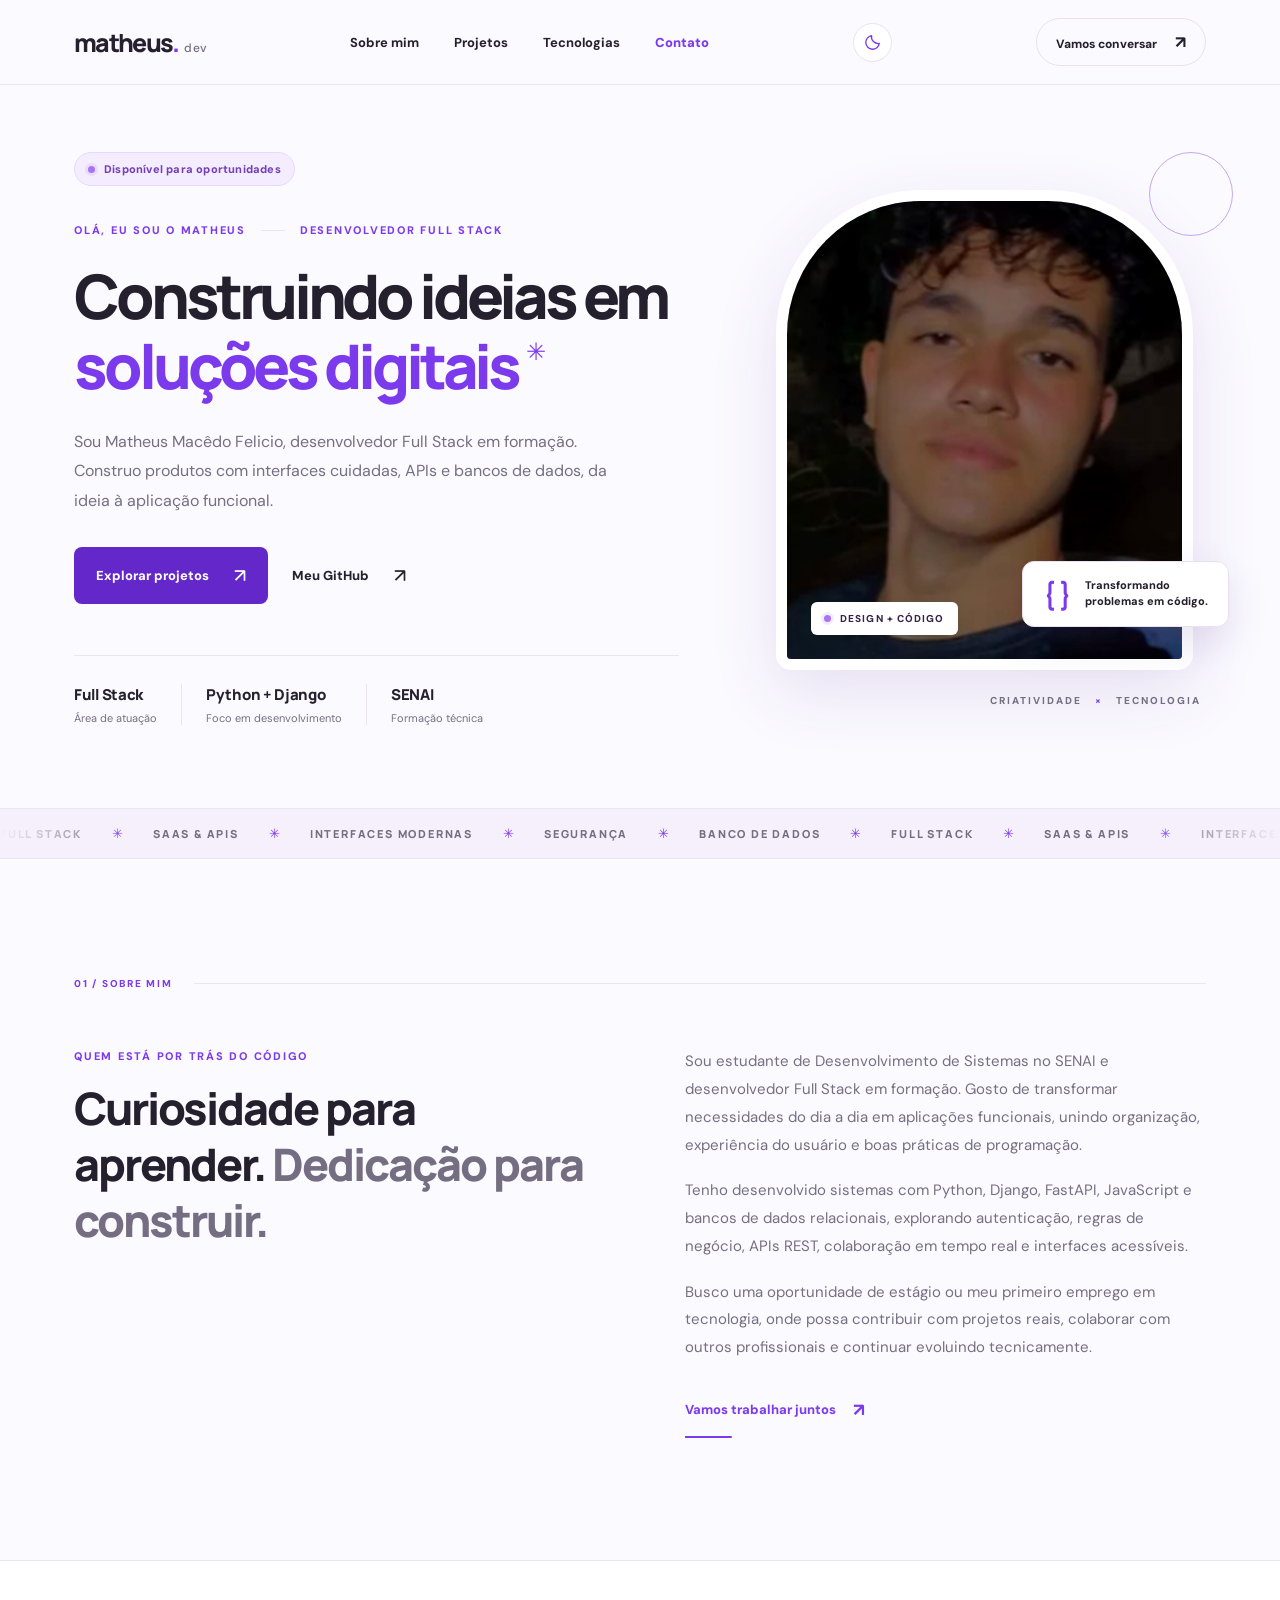
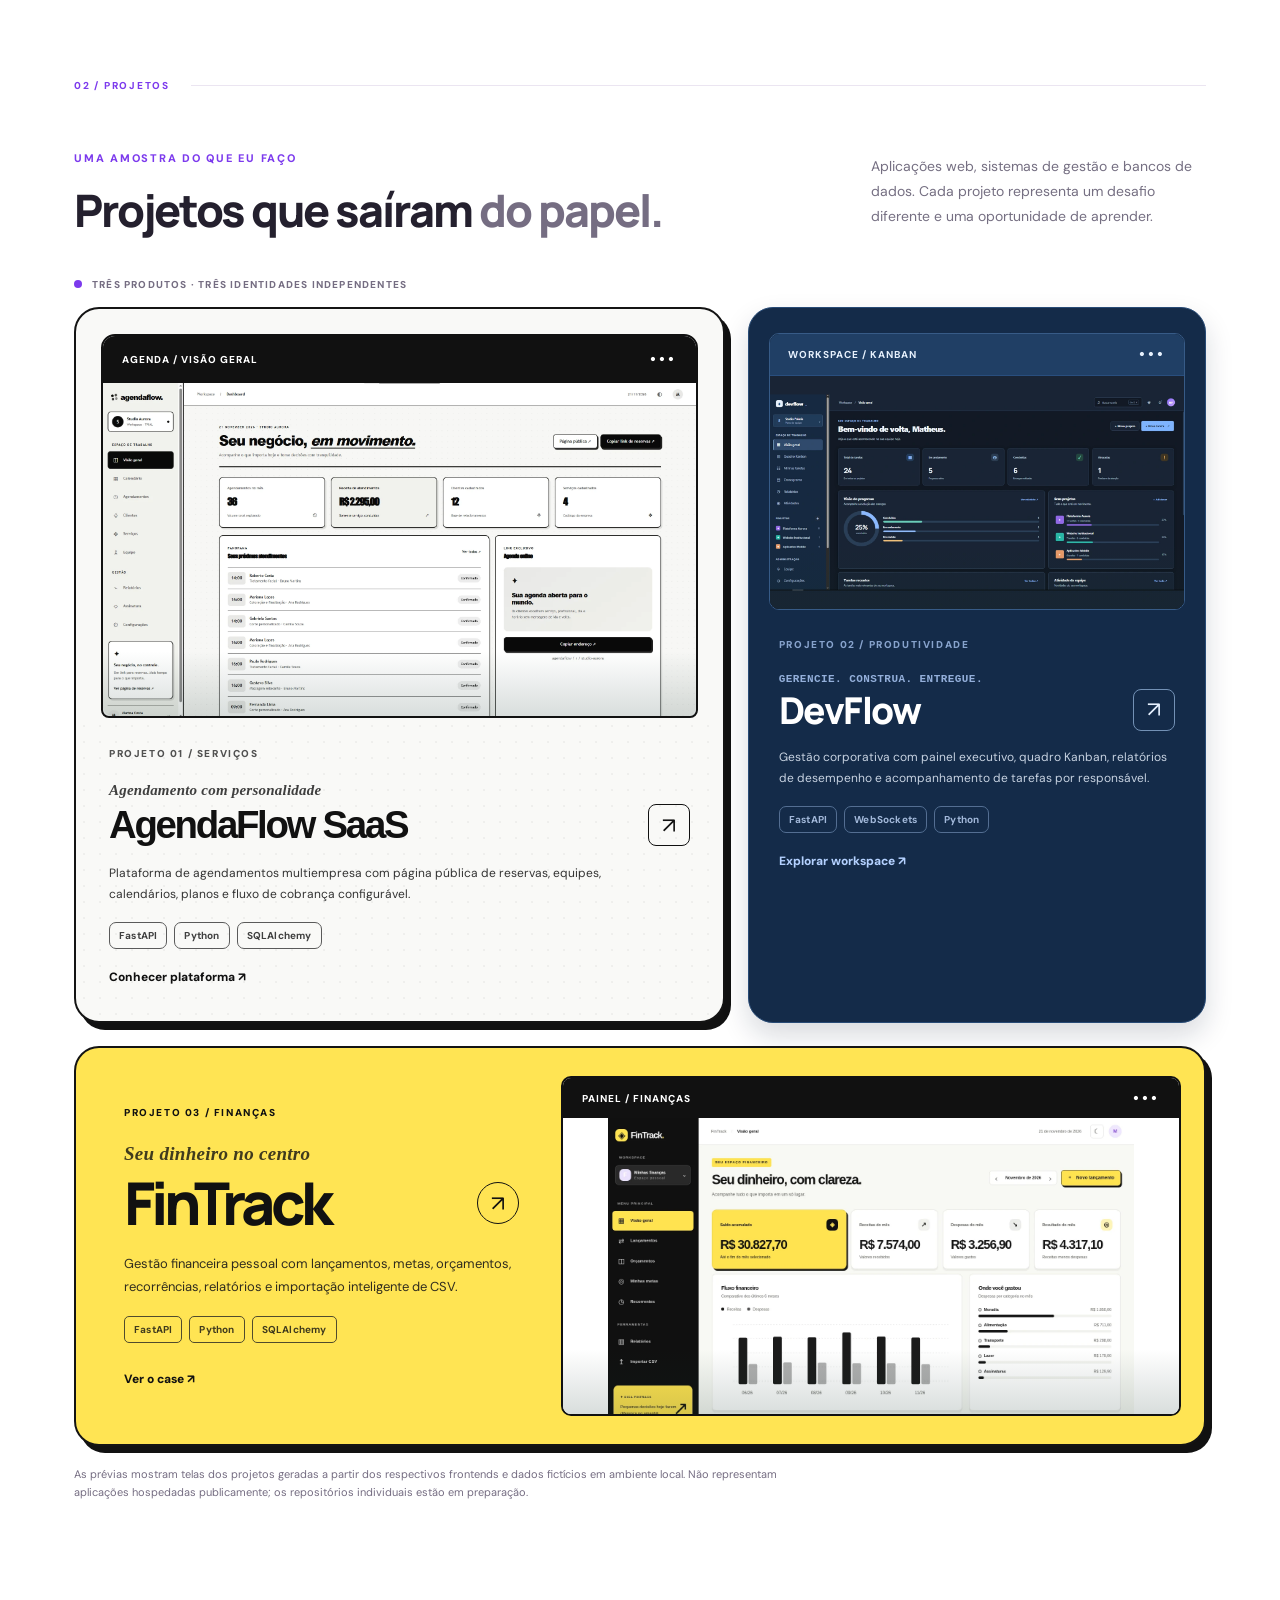
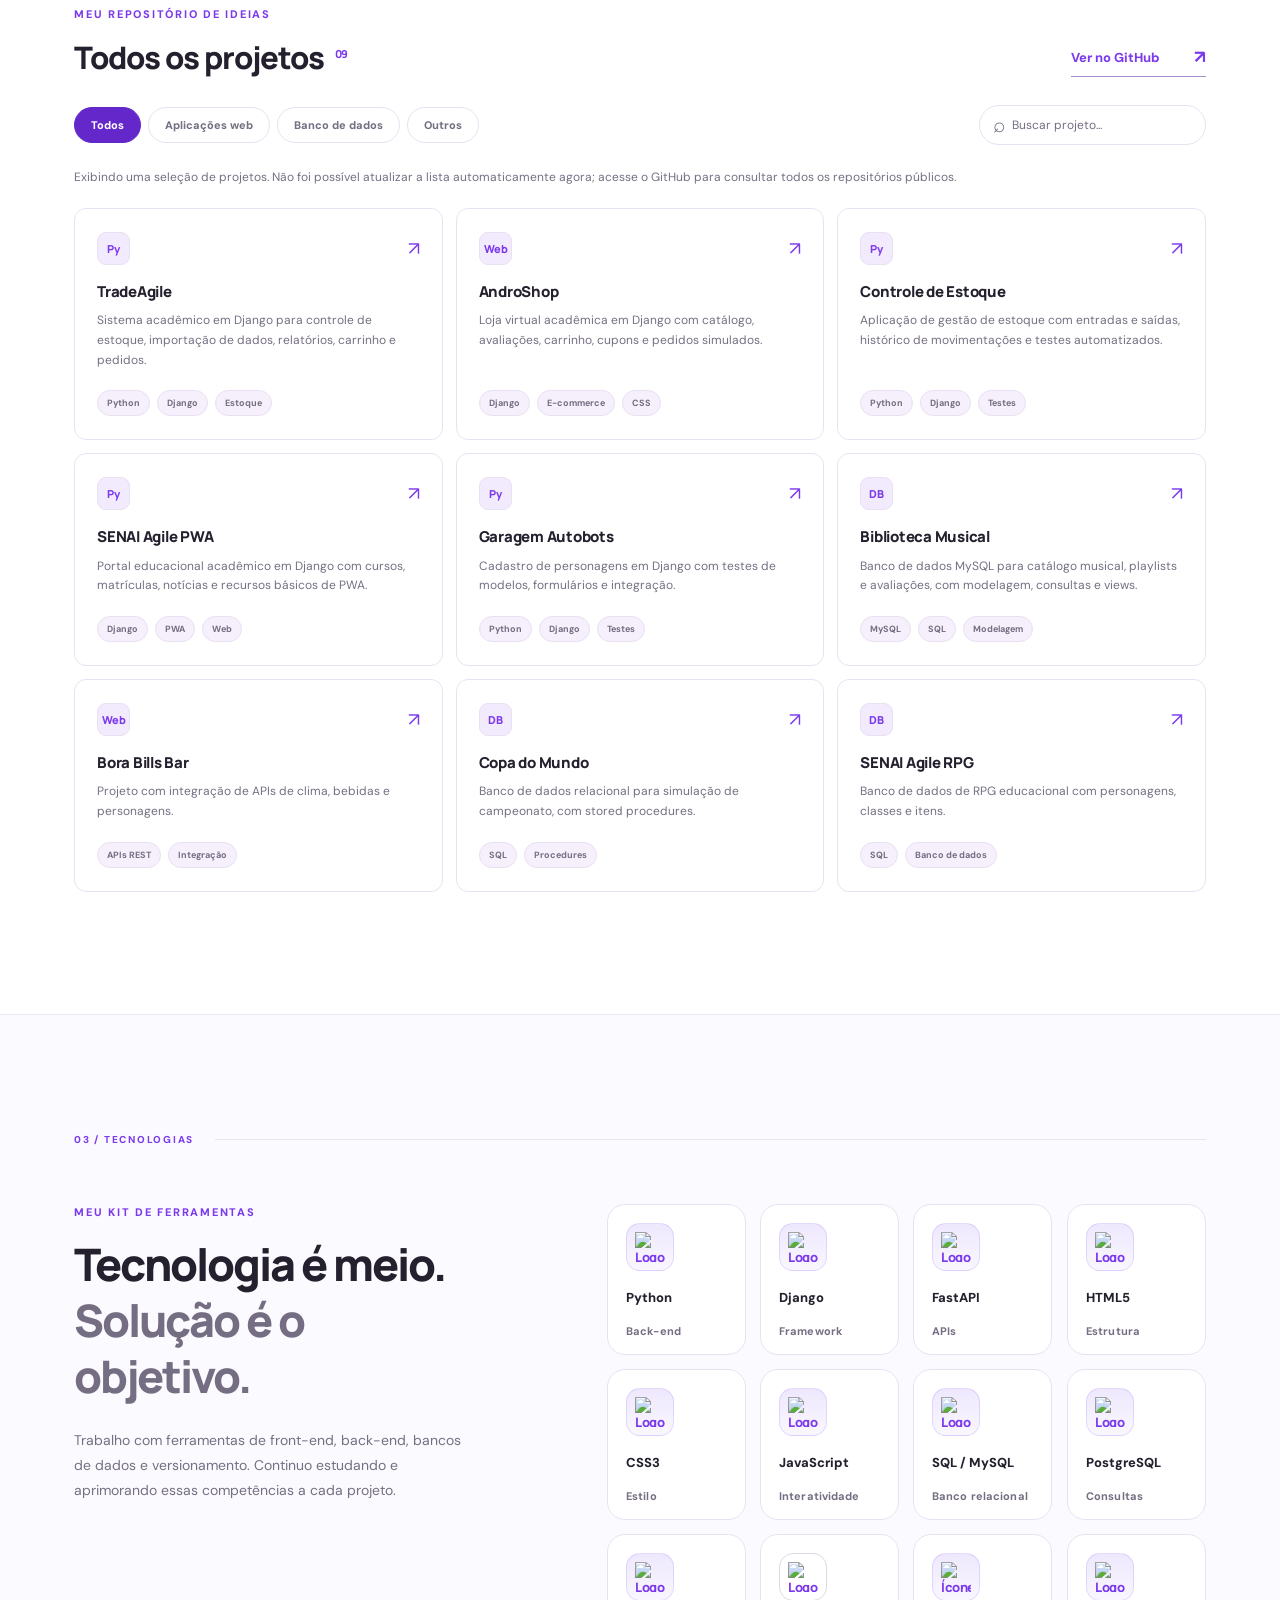
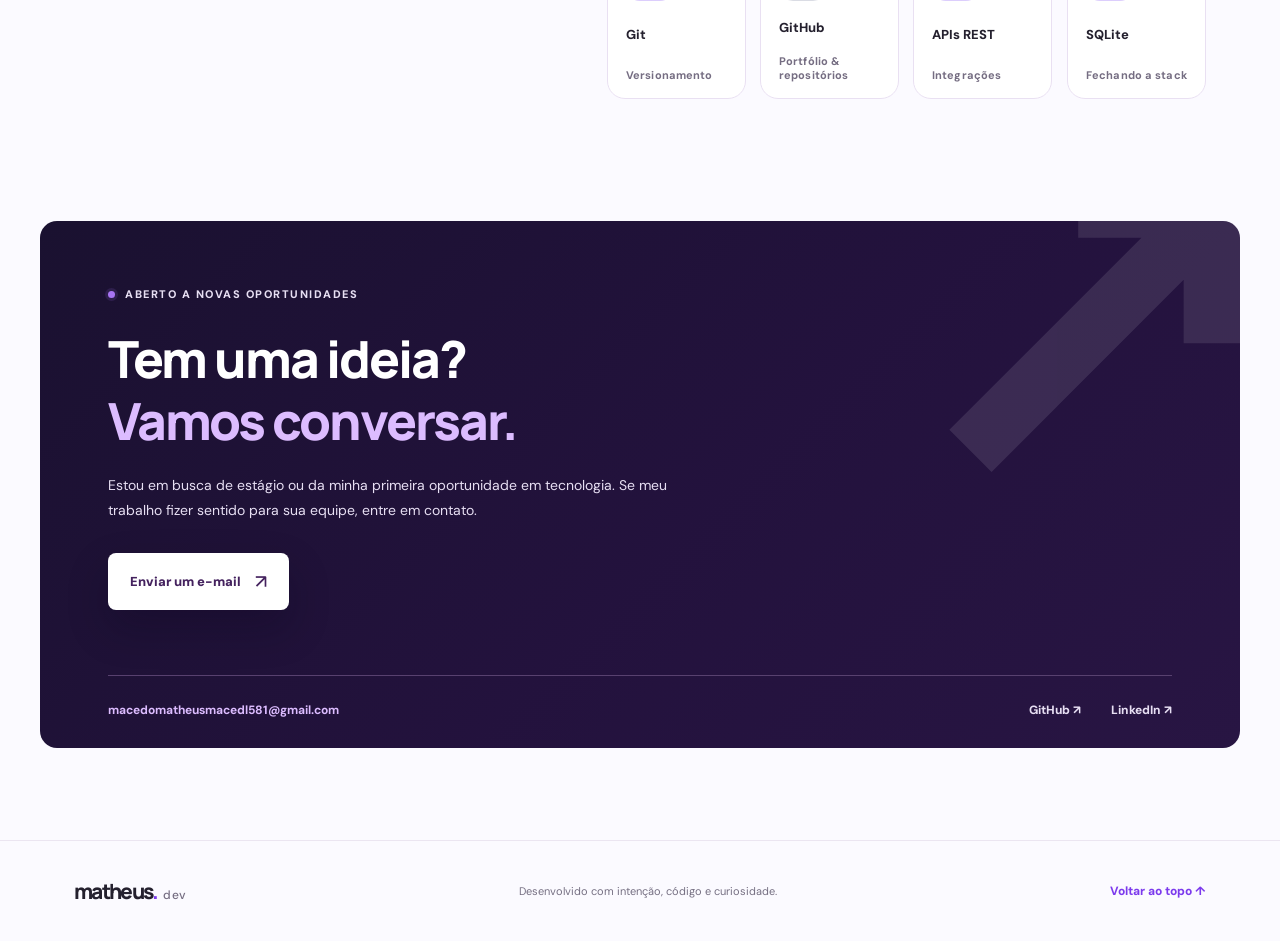
==== index.html @ 6e015d12 "feat: AgendaFlow com landing e quatro telas em modo claro/escuro" ====
<!DOCTYPE html>
<html lang="pt-BR">
<head>
  <meta charset="UTF-8" />
  <meta name="viewport" content="width=device-width, initial-scale=1.0" />
  <meta name="theme-color" content="#fbfaff" />
  <script>try{document.documentElement.dataset.theme=localStorage.getItem("portfolio-theme")|| (matchMedia("(prefers-color-scheme: dark)").matches?"dark":"light")}catch(e){document.documentElement.dataset.theme="light"}</script>
  <meta name="description" content="Portfólio de Matheus Macêdo Felicio, desenvolvedor Full Stack em formação. Conheça projetos com Python, Django, JavaScript e MySQL." />
  <meta property="og:type" content="website" />
  <meta property="og:title" content="Matheus Macêdo Felicio — Desenvolvedor Full Stack" />
  <meta property="og:description" content="Projetos, tecnologias e formas de contato. Desenvolvimento de software com foco em soluções reais." />
  <title>Matheus Macêdo Felicio — Desenvolvedor Full Stack</title>
  <link rel="icon" href="./assets/favicon.svg?v=2" type="image/svg+xml" />
  <link rel="preconnect" href="https://fonts.googleapis.com" />
  <link rel="preconnect" href="https://fonts.gstatic.com" crossorigin />
  <link href="https://fonts.googleapis.com/css2?family=DM+Sans:wght@400;500;600;700&family=Manrope:wght@400;500;600;700;800&display=swap" rel="stylesheet" />
  <link rel="stylesheet" href="./styles.css?v=18" />
  <script defer src="./script.js?v=18"></script>
</head>
<body>
  <div class="scroll-progress" aria-hidden="true"><span id="scroll-progress-fill"></span></div>
  <a class="skip-link" href="#principal">Ir para o conteúdo</a>
  <div id="topo" class="top-sentinel" aria-hidden="true"></div>
  <header class="site-header">
    <div class="container nav-inner">
      <a href="#topo" class="brand" aria-label="Matheus Macêdo, início">matheus<span class="brand-period">.</span><span class="brand-subtitle">dev</span></a>
      <button class="mobile-toggle" id="mobile-toggle" aria-label="Abrir menu" aria-controls="nav-links" aria-expanded="false">
        <span></span><span></span><span></span>
      </button>
      <nav id="nav-links" class="main-nav" aria-label="Menu principal">
        <a href="#sobre">Sobre mim</a>
        <a href="#projetos">Projetos</a>
        <a href="#habilidades">Tecnologias</a>
        <a href="#contato">Contato</a>
      </nav>
      <button class="theme-toggle" id="theme-toggle" type="button" aria-label="Ativar modo escuro" title="Alternar modo claro e escuro"><svg class="theme-sun" viewBox="0 0 24 24" fill="none" stroke="currentColor" stroke-width="1.7" stroke-linecap="round" stroke-linejoin="round" aria-hidden="true"><circle cx="12" cy="12" r="4"/><path d="M12 2v2m0 16v2M4.93 4.93l1.42 1.42m11.3 11.3 1.42 1.42M2 12h2m16 0h2M4.93 19.07l1.42-1.42m11.3-11.3 1.42-1.42"/></svg><svg class="theme-moon" viewBox="0 0 24 24" fill="none" stroke="currentColor" stroke-width="1.7" stroke-linecap="round" stroke-linejoin="round" aria-hidden="true"><path d="M20.6 13.2A8.5 8.5 0 0 1 10.8 3.4 8.6 8.6 0 1 0 20.6 13.2Z"/></svg></button>
      <a class="nav-cta" href="#contato">Vamos conversar <span aria-hidden="true">↗</span></a>
    </div>
  </header>

  <main id="principal">
    <section class="hero container" aria-labelledby="hero-title">
      <div class="hero-copy">
        <div class="availability"><span class="status-dot" aria-hidden="true"></span> Disponível para oportunidades</div>
        <p class="eyebrow hero-eyebrow">OLÁ, EU SOU O MATHEUS <span class="eyebrow-line"></span> DESENVOLVEDOR FULL STACK</p>
        <h1 id="hero-title">Construindo ideias em <span class="headline-accent">soluções digitais<span class="small-star" aria-hidden="true">✳</span></span></h1>
        <p class="hero-description">Sou Matheus Macêdo Felicio, desenvolvedor Full Stack em formação. Construo produtos com interfaces cuidadas, APIs e bancos de dados, da ideia à aplicação funcional.</p>
        <div class="hero-actions">
          <a class="button button-primary" href="#projetos">Explorar projetos <span aria-hidden="true">↗</span></a>
          <a class="button button-text" href="https://github.com/tteukkkk" target="_blank" rel="noopener noreferrer">Meu GitHub <span aria-hidden="true">↗</span></a>
        </div>
        <div class="hero-divider"></div>
        <div class="hero-metrics" aria-label="Meu perfil profissional">
          <div><strong>Full Stack</strong><span>Área de atuação</span></div>
          <span class="metric-separator" aria-hidden="true"></span>
          <div><strong>Python + Django</strong><span>Foco em desenvolvimento</span></div>
          <span class="metric-separator" aria-hidden="true"></span>
          <div><strong>SENAI</strong><span>Formação técnica</span></div>
        </div>
      </div>
      <div class="hero-visual" aria-label="Fotografia de Matheus">
        <span class="visual-outline visual-outline-top" aria-hidden="true"></span>
        <div class="photo-frame">
          <div class="photo-abstract" aria-hidden="true"><div class="photo-disc"></div><div class="photo-lettermark">MF<span>.</span></div><div class="photo-grid"></div></div>
          <img src="./assets/foto-matheus.jpg" alt="Retrato de Matheus Macêdo Felicio" class="portrait-image loaded" width="640" height="640" fetchpriority="high" />
          <div class="portrait-label"><span class="label-dot"></span> DESIGN + CÓDIGO</div>
        </div>
        <div class="floating-note"><span class="note-symbol" aria-hidden="true">{ }</span><span>Transformando<br />problemas em código.</span></div>
        <span class="visual-caption">CRIATIVIDADE <span>×</span> TECNOLOGIA</span>
      </div>
    </section>

    <section class="ticker" aria-label="Áreas de interesse"><div class="ticker-mask"><div class="ticker-track"><span class="ticker-set"><span>Full Stack</span><span class="ticker-star">✳</span><span>SaaS &amp; APIs</span><span class="ticker-star">✳</span><span>Interfaces modernas</span><span class="ticker-star">✳</span><span>Segurança</span><span class="ticker-star">✳</span><span>Banco de dados</span><span class="ticker-star">✳</span></span><span class="ticker-set" aria-hidden="true"><span>Full Stack</span><span class="ticker-star">✳</span><span>SaaS &amp; APIs</span><span class="ticker-star">✳</span><span>Interfaces modernas</span><span class="ticker-star">✳</span><span>Segurança</span><span class="ticker-star">✳</span><span>Banco de dados</span><span class="ticker-star">✳</span></span></div></div></section>

    <section class="section about-section container" id="sobre" aria-labelledby="about-title">
      <div class="section-rail"><span class="section-number">01 / SOBRE MIM</span><div class="rail-line"></div></div>
      <div class="about-content">
        <div>
          <p class="section-kicker">QUEM ESTÁ POR TRÁS DO CÓDIGO</p>
          <h2 id="about-title">Curiosidade para aprender. <span>Dedicação para construir.</span></h2>
        </div>
        <div class="about-right">
          <p>Sou estudante de Desenvolvimento de Sistemas no SENAI e desenvolvedor Full Stack em formação. Gosto de transformar necessidades do dia a dia em aplicações funcionais, unindo organização, experiência do usuário e boas práticas de programação.</p>
          <p>Tenho desenvolvido sistemas com Python, Django, FastAPI, JavaScript e bancos de dados relacionais, explorando autenticação, regras de negócio, APIs REST, colaboração em tempo real e interfaces acessíveis.</p>
          <p>Busco uma oportunidade de estágio ou meu primeiro emprego em tecnologia, onde possa contribuir com projetos reais, colaborar com outros profissionais e continuar evoluindo tecnicamente.</p>
          <a class="inline-link collaborate-link" href="#contato">Vamos trabalhar juntos <span aria-hidden="true">↗</span></a>
        </div>
      </div>
    </section>

    <section class="section projects-section" id="projetos" aria-labelledby="projects-title">
      <div class="container">
        <div class="section-rail"><span class="section-number">02 / PROJETOS</span><div class="rail-line"></div></div>
        <div class="projects-intro"><div><p class="section-kicker">UMA AMOSTRA DO QUE EU FAÇO</p><h2 id="projects-title">Projetos que saíram <span>do papel.</span></h2></div><p>Aplicações web, sistemas de gestão e bancos de dados. Cada projeto representa um desafio diferente e uma oportunidade de aprender.</p></div>
        <div class="featured-heading-note"><span class="featured-led"></span> TRÊS PRODUTOS · TRÊS IDENTIDADES INDEPENDENTES</div>
        <div class="featured-grid" id="featured-projects" aria-label="Projetos em destaque"></div>
        <p class="preview-disclaimer">As prévias mostram telas dos projetos geradas a partir dos respectivos frontends e dados fictícios em ambiente local. Não representam aplicações hospedadas publicamente; os repositórios individuais estão em preparação.</p>
        <div class="all-projects-heading">
          <div><p class="section-kicker">MEU REPOSITÓRIO DE IDEIAS</p><h3>Todos os projetos <span id="repo-total" class="project-count" aria-label="Quantidade de repositórios"></span></h3></div>
          <a class="inline-link" href="https://github.com/tteukkkk?tab=repositories" target="_blank" rel="noopener noreferrer">Ver no GitHub <span aria-hidden="true">↗</span></a>
        </div>
        <div class="project-controls"><div class="filter-group" role="group" aria-label="Filtrar projetos"><button class="filter-button active" type="button" data-filter="all" aria-pressed="true">Todos</button><button class="filter-button" type="button" data-filter="web" aria-pressed="false">Aplicações web</button><button class="filter-button" type="button" data-filter="database" aria-pressed="false">Banco de dados</button><button class="filter-button" type="button" data-filter="other" aria-pressed="false">Outros</button></div><label class="project-search"><span aria-hidden="true">⌕</span><span class="sr-only">Buscar projeto</span><input id="project-search" type="search" placeholder="Buscar projeto..." autocomplete="off" /></label></div>
        <p class="repo-message" id="repo-message" role="status" aria-live="polite">Carregando repositórios públicos do GitHub...</p>
        <div id="projects-grid" class="all-projects-grid"></div>
        <p id="empty-results" class="empty-results" hidden>Nenhum projeto encontrado com esses filtros.</p>
      </div>
    </section>

        <section class="section skills-section container" id="habilidades" aria-labelledby="skills-title">
      <div class="section-rail"><span class="section-number">03 / TECNOLOGIAS</span><div class="rail-line"></div></div>
      <div class="skills-layout"><div class="skills-copy"><p class="section-kicker">MEU KIT DE FERRAMENTAS</p><h2 id="skills-title">Tecnologia é meio. <span>Solução é o objetivo.</span></h2><p>Trabalho com ferramentas de front-end, back-end, bancos de dados e versionamento. Continuo estudando e aprimorando essas competências a cada projeto.</p></div>
      <div class="skills-grid" aria-label="Tecnologias que utilizo">
        <div class="skill-item skill-logo-card" data-magnetic><span class="skill-icon skill-icon-logo"><img src="https://cdn.jsdelivr.net/gh/devicons/devicon/icons/python/python-original.svg" alt="Logo do Python" loading="lazy" width="38" height="38"></span><span>Python</span><small>Back-end</small></div>
        <div class="skill-item skill-logo-card" data-magnetic><span class="skill-icon skill-icon-logo"><img src="https://cdn.jsdelivr.net/gh/devicons/devicon/icons/django/django-plain.svg" alt="Logo do Django" loading="lazy" width="38" height="38"></span><span>Django</span><small>Framework</small></div>
        <div class="skill-item skill-logo-card" data-magnetic><span class="skill-icon skill-icon-logo"><img src="https://cdn.jsdelivr.net/gh/devicons/devicon/icons/fastapi/fastapi-original.svg" alt="Logo do FastAPI" loading="lazy" width="38" height="38"></span><span>FastAPI</span><small>APIs</small></div>
        <div class="skill-item skill-logo-card" data-magnetic><span class="skill-icon skill-icon-logo"><img src="https://cdn.jsdelivr.net/gh/devicons/devicon/icons/html5/html5-original.svg" alt="Logo do HTML" loading="lazy" width="38" height="38"></span><span>HTML5</span><small>Estrutura</small></div>
        <div class="skill-item skill-logo-card" data-magnetic><span class="skill-icon skill-icon-logo"><img src="https://cdn.jsdelivr.net/gh/devicons/devicon/icons/css3/css3-original.svg" alt="Logo do CSS" loading="lazy" width="38" height="38"></span><span>CSS3</span><small>Estilo</small></div>
        <div class="skill-item skill-logo-card" data-magnetic><span class="skill-icon skill-icon-logo"><img src="https://cdn.jsdelivr.net/gh/devicons/devicon/icons/javascript/javascript-original.svg" alt="Logo do JavaScript" loading="lazy" width="38" height="38"></span><span>JavaScript</span><small>Interatividade</small></div>
        <div class="skill-item skill-logo-card" data-magnetic><span class="skill-icon skill-icon-logo"><img src="https://cdn.jsdelivr.net/gh/devicons/devicon/icons/mysql/mysql-original.svg" alt="Logo do MySQL" loading="lazy" width="38" height="38"></span><span>SQL / MySQL</span><small>Banco relacional</small></div>
        <div class="skill-item skill-logo-card" data-magnetic><span class="skill-icon skill-icon-logo"><img src="https://cdn.jsdelivr.net/gh/devicons/devicon/icons/postgresql/postgresql-original.svg" alt="Logo do PostgreSQL" loading="lazy" width="38" height="38"></span><span>PostgreSQL</span><small>Consultas</small></div>
        <div class="skill-item skill-logo-card" data-magnetic><span class="skill-icon skill-icon-logo"><img src="https://cdn.jsdelivr.net/gh/devicons/devicon/icons/git/git-original.svg" alt="Logo do Git" loading="lazy" width="38" height="38"></span><span>Git</span><small>Versionamento</small></div>
        <div class="skill-item skill-logo-card github-card" data-magnetic><span class="skill-icon skill-icon-logo"><img src="https://cdn.jsdelivr.net/gh/devicons/devicon/icons/github/github-original.svg" alt="Logo do GitHub" loading="lazy" width="38" height="38"></span><span>GitHub</span><small>Portfólio &amp; repositórios</small></div>
        <div class="skill-item skill-logo-card" data-magnetic><span class="skill-icon skill-icon-logo"><img src="https://cdn.simpleicons.org/openapiinitiative/8B5CF6" alt="Ícone relacionado a APIs REST" loading="lazy" width="38" height="38"></span><span>APIs REST</span><small>Integrações</small></div>
        <div class="skill-item skill-logo-card" data-magnetic><span class="skill-icon skill-icon-logo"><img src="https://cdn.jsdelivr.net/gh/devicons/devicon/icons/sqlite/sqlite-original.svg" alt="Logo do SQLite" loading="lazy" width="38" height="38"></span><span>SQLite</span><small>Fechando a stack</small></div>
      </div></div>
    </section>

    <section class="contact-wrap" id="contato" aria-labelledby="contact-title">
      <div class="container contact-panel">
        <div class="contact-left">
          <p class="contact-kicker"><span class="status-dot" aria-hidden="true"></span> ABERTO A NOVAS OPORTUNIDADES</p>
          <h2 id="contact-title">Tem uma ideia? <span>Vamos conversar.</span></h2>
          <p>Estou em busca de estágio ou da minha primeira oportunidade em tecnologia. Se meu trabalho fizer sentido para sua equipe, entre em contato.</p>
          <button class="button button-light contact-launch" id="contact-launch" type="button" aria-haspopup="dialog" aria-controls="contact-dialog">Enviar um e-mail <span aria-hidden="true">↗</span></button>
        </div>
        <div class="contact-decoration" aria-hidden="true"><span>↗</span></div>
        <div class="contact-bottom"><span class="contact-address">macedomatheusmacedl581@gmail.com</span><div><a href="https://github.com/tteukkkk" target="_blank" rel="noopener noreferrer">GitHub ↗</a><a href="https://www.linkedin.com/in/tteukkkk" target="_blank" rel="noopener noreferrer">LinkedIn ↗</a></div></div>
      </div>
    </section>
    <dialog class="contact-dialog" id="contact-dialog" aria-labelledby="contact-dialog-title" aria-describedby="contact-dialog-description">
      <div class="contact-dialog-inner">
        <button class="contact-dialog-close" type="button" aria-label="Fechar opções de e-mail" id="contact-dialog-close">×</button>
        <span class="contact-dialog-eyebrow">VAMOS CONVERSAR</span>
        <h2 id="contact-dialog-title">Por onde prefere entrar em contato?</h2>
        <p id="contact-dialog-description">Escolha seu serviço de e-mail para abrir uma nova mensagem já endereçada.</p>
        <div class="contact-provider-grid">
          <a class="contact-provider provider-gmail" href="https://mail.google.com/mail/?view=cm&amp;fs=1&amp;to=macedomatheusmacedl581@gmail.com&amp;su=Contato%20pelo%20portf%C3%B3lio%20%E2%80%94%20Matheus%20Mac%C3%AAdo" target="_blank" rel="noopener noreferrer"><span class="provider-icon" aria-hidden="true"><img src="./assets/email-gmail.svg" alt="" width="24" height="24" decoding="async"></span><span><strong>Gmail</strong><small>Abrir no Google</small></span><span aria-hidden="true">↗</span></a>
          <a class="contact-provider provider-outlook" href="https://outlook.live.com/mail/0/deeplink/compose?to=macedomatheusmacedl581@gmail.com&amp;subject=Contato%20pelo%20portf%C3%B3lio%20%E2%80%94%20Matheus%20Mac%C3%AAdo" target="_blank" rel="noopener noreferrer"><span class="provider-icon" aria-hidden="true"><img src="./assets/email-outlook.svg" alt="" width="24" height="24" decoding="async"></span><span><strong>Outlook</strong><small>Abrir na Microsoft</small></span><span aria-hidden="true">↗</span></a>
          <a class="contact-provider provider-yahoo" href="https://compose.mail.yahoo.com/?to=macedomatheusmacedl581@gmail.com&amp;subject=Contato%20pelo%20portf%C3%B3lio" target="_blank" rel="noopener noreferrer"><span class="provider-icon" aria-hidden="true"><img src="./assets/email-yahoo.svg" alt="" width="24" height="24" decoding="async"></span><span><strong>Yahoo Mail</strong><small>Abrir no Yahoo</small></span><span aria-hidden="true">↗</span></a>
          <a class="contact-provider provider-default" href="mailto:macedomatheusmacedl581@gmail.com?subject=Contato%20pelo%20portf%C3%B3lio" id="contact-default-mail"><span class="provider-icon" aria-hidden="true"><img src="./assets/email-generic.svg" alt="" width="24" height="24" decoding="async"></span><span><strong>Aplicativo padrão</strong><small>Usar programa configurado no dispositivo</small></span><span aria-hidden="true">↗</span></a>
        </div>
        <p class="contact-dialog-note">A mensagem será enviada pelo serviço que você escolher. Nenhum e-mail é enviado automaticamente.</p>
      </div>
    </dialog>
  </main>

  <footer class="site-footer"><div class="container footer-inner"><a href="#topo" class="brand">matheus<span class="brand-period">.</span><span class="brand-subtitle">dev</span></a><p>Desenvolvido com intenção, código e curiosidade.</p><a class="back-to-top" href="#topo">Voltar ao topo ↑</a></div></footer>
</body>
</html>
---- styles.css ----
:root{--background:#f8f9f7;--paper:#fff;--ink:#1e2925;--ink-2:#44514c;--muted:#708079;--primary:#275f4a;--primary-dark:#183d32;--tint:#e8efeb;--line:#e0e5e0;--radius:20px;--container:1200px}
*{box-sizing:border-box}html{scroll-behavior:smooth;scroll-padding-top:92px}body{margin:0;color:var(--ink);background:var(--background);font-family:'DM Sans',Arial,sans-serif;-webkit-font-smoothing:antialiased;font-size:16px}button,input{font:inherit}button{cursor:pointer}a{color:inherit;text-decoration:none}img{max-width:100%;display:block}::selection{background:#c0dac9;color:#183d32}:focus-visible{outline:3px solid #529772;outline-offset:4px}[hidden]{display:none!important}.container{max-width:var(--container);margin-inline:auto;padding-inline:34px}.sr-only{position:absolute;width:1px;height:1px;padding:0;margin:-1px;overflow:hidden;clip:rect(0,0,0,0);white-space:nowrap;border:0}.skip-link{position:absolute;top:-60px;left:16px;background:#fff;padding:14px;z-index:99}.skip-link:focus{top:8px}
.site-header{position:sticky;top:0;z-index:20;background:rgba(248,249,247,.96);border-bottom:1px solid var(--line);backdrop-filter:blur(14px)}.nav-inner{min-height:84px;display:flex;align-items:center;justify-content:space-between;gap:26px}.brand{display:inline-flex;align-items:baseline;flex-shrink:0;font-family:Manrope,sans-serif;font-weight:800;font-size:25px;letter-spacing:-1.7px}.brand-period{color:#5a9776}.brand-subtitle{font-family:'DM Sans',sans-serif;font-weight:500;font-size:12px;letter-spacing:.1px;color:var(--muted);margin-left:6px}.main-nav{display:flex;gap:35px;align-items:center}.main-nav a{font-size:13px;font-weight:700;color:#4a5b53;transition:color .2s}.main-nav a:hover,.inline-link:hover,.button-text:hover{color:#267856}.nav-cta{border:1px solid #bdc9c1;border-radius:100px;padding:12px 19px;font-size:12px;font-weight:800;white-space:nowrap;transition:background .2s,color .2s}.nav-cta span{font-size:17px;margin-left:15px}.nav-cta:hover{background:var(--primary-dark);color:#fff}.mobile-toggle{display:none}
.hero{display:grid;grid-template-columns:minmax(0,1.32fr) minmax(325px,.88fr);align-items:center;gap:58px;min-height:675px;padding-block:67px 83px}.availability{display:inline-flex;align-items:center;gap:9px;color:#365f4c;border:1px solid #d5e7d9;background:#edf5ee;border-radius:99px;padding:9px 13px;font-size:11px;font-weight:800;letter-spacing:.2px}.status-dot{width:7px;height:7px;border-radius:50%;background:#399f67;box-shadow:0 0 0 3px rgba(57,159,103,.12);display:inline-block;flex-shrink:0}.eyebrow,.section-kicker{font-size:11px;line-height:1.5;letter-spacing:1.75px;font-weight:800;color:var(--primary)}.hero-eyebrow{display:flex;align-items:center;gap:15px;margin:36px 0 22px}.eyebrow-line{width:24px;border-top:1px solid #92a59b}.hero h1{font:800 clamp(46px,4.8vw,72px)/1.14 Manrope,Arial,sans-serif;letter-spacing:-4.1px;margin:0 0 26px;max-width:780px}.headline-accent{position:relative;color:var(--primary);display:inline}.small-star{display:inline-block;font-size:24px;position:relative;top:-29px;margin-left:8px;color:#8cad90;font-weight:400;letter-spacing:0}.hero-description{color:#62716a;font-size:16px;line-height:1.85;max-width:560px;margin:0}.hero-actions{display:flex;align-items:center;gap:24px;flex-wrap:wrap;margin-top:32px}.button{display:inline-flex;align-items:center;justify-content:space-between;gap:25px;padding:16px 22px;border-radius:8px;font-size:13px;font-weight:800;white-space:nowrap;transition:transform .2s,background .2s,color .2s}.button:hover{transform:translateY(-2px)}.button span{font-size:19px;font-weight:500}.button-primary{color:#fff;background:var(--primary-dark);min-width:184px}.button-primary:hover{background:#2d7254}.button-text{padding-inline:0;color:var(--ink)}.hero-divider{border-top:1px solid var(--line);max-width:605px;margin:51px 0 28px}.hero-metrics{display:flex;align-items:stretch;gap:24px}.hero-metrics>div{display:flex;flex-direction:column;gap:6px}.hero-metrics strong{font:800 15px Manrope,sans-serif;letter-spacing:-.3px}.hero-metrics div span{font-size:11px;color:#87938d}.metric-separator{width:1px;background:#dde4de;align-self:stretch}
.hero-visual{position:relative;padding:14px 13px 32px 0;min-width:0}.photo-frame{height:480px;position:relative;overflow:hidden;background:#dfe9df;border:11px solid #fff;border-radius:145px 145px 15px 15px;box-shadow:0 22px 65px #3b54471a}.photo-abstract{width:100%;height:100%;position:relative;overflow:hidden;background:linear-gradient(150deg,#e7efe8 8%,#acc5b8 105%)}.photo-disc{position:absolute;width:470px;height:470px;top:35%;left:15%;border:1px solid #7ca18c8a;border-radius:50%;box-shadow:0 0 0 65px #c5d9c82a,0 0 0 130px #bdd5c42a}.photo-lettermark{position:absolute;top:39%;width:100%;text-align:center;font:800 clamp(115px,12vw,190px)/1 Manrope,sans-serif;letter-spacing:-13px;color:#2a604e;opacity:.92;text-shadow:0 10px 20px #234e3610}.photo-lettermark span{color:#7da989}.photo-grid{position:absolute;inset:0;background-image:linear-gradient(#fff5 1px,transparent 1px),linear-gradient(90deg,#fff5 1px,transparent 1px);background-size:42px 42px;mask-image:linear-gradient(135deg,transparent 40%,#000);opacity:.36}.portrait-image{display:none;position:absolute;inset:0;width:100%;height:100%;object-fit:cover;object-position:center 22%}.portrait-image.loaded{display:block}.portrait-label{position:absolute;bottom:24px;left:24px;padding:10px 13px;background:#fff;border-radius:6px;display:flex;align-items:center;gap:9px;font-size:10px;font-weight:800;letter-spacing:1.1px;box-shadow:0 6px 20px #192c1e1c}.label-dot{height:7px;width:7px;border-radius:50%;background:#80b699}.floating-note{position:absolute;right:-23px;bottom:75px;display:flex;align-items:center;gap:13px;background:#fff;border:1px solid #e1e9df;padding:16px 20px;border-radius:12px;box-shadow:0 15px 40px #1e442416;line-height:1.45;font-size:11px;font-weight:800}.note-symbol{font:700 27px/1 Manrope,sans-serif;color:#4a9876}.visual-outline{position:absolute;display:block;border:1px solid #adc4b5;border-radius:50%;width:84px;height:84px}.visual-outline-top{top:-24px;right:-27px;z-index:-1}.visual-caption{position:absolute;right:5px;bottom:-5px;font-size:10px;font-weight:800;letter-spacing:2px;color:#8b9d93}.visual-caption span{color:#3a7c5c;padding:0 9px}
.ticker{border-top:1px solid var(--line);border-bottom:1px solid var(--line);background:#f0f4ef}.ticker-inner{display:flex;justify-content:space-between;align-items:center;gap:16px;padding-block:21px;white-space:nowrap;overflow:hidden}.ticker-inner>span:not(.ticker-star){font-size:12px;color:#64766a;font-weight:800}.ticker-star{font-size:13px;color:#8aa995}
.section{padding-top:118px;padding-bottom:122px}.section-rail{display:flex;align-items:center;gap:21px;margin-bottom:58px}.section-number{color:#4a765d;font-weight:800;font-size:10px;white-space:nowrap;letter-spacing:1.75px}.rail-line{flex:1;border-top:1px solid #dce4dd}.section-kicker{margin:0 0 15px}h2,h3,p{overflow-wrap:break-word}h2{font:800 clamp(33px,3.5vw,48px)/1.25 Manrope,Arial,sans-serif;letter-spacing:-2px;margin:0}h2 span{color:#7b8c81}.about-content{display:grid;grid-template-columns:1fr 1fr;gap:90px}.about-right{font-size:15px;line-height:1.85;color:#617067}.about-right p{margin:0 0 18px}.inline-link{color:#225c44;font-size:13px;font-weight:800;border-bottom:1px solid #9cb7a6;display:inline-flex;align-items:center;gap:34px;padding-bottom:7px;margin-top:14px;transition:color .2s}.inline-link span{font-size:18px}
.projects-section{background:#fff;border-block:1px solid var(--line)}.projects-intro{display:flex;justify-content:space-between;gap:60px;align-items:end;margin-bottom:40px}.projects-intro h2{max-width:690px}.projects-intro>p{font-size:14px;line-height:1.8;max-width:335px;color:#6f7d74;margin:0 0 8px}.featured-grid{display:grid;grid-template-columns:repeat(3,minmax(0,1fr));gap:22px}.featured-card{min-width:0;display:block;transition:transform .25s}.featured-card:hover{transform:translateY(-5px)}.project-art{height:255px;border-radius:13px;position:relative;overflow:hidden;padding:23px;display:flex;align-items:center;justify-content:center}.art-1{background:#e7eeea}.art-2{background:#f0ece7}.art-3{background:#dbe7ed}.art-lilabel{position:absolute;top:20px;left:21px;z-index:2;border-radius:100px;padding:6px 11px;background:#ffffffb8;font-size:10px;font-weight:800;color:#526b5d;letter-spacing:.5px}.art-window{width:86%;height:169px;background:#fff;box-shadow:0 12px 27px #284c3d2a;border-radius:10px;overflow:hidden;transform:rotate(-5deg) translateY(19px)}.art-2 .art-window{transform:rotate(5deg) translateY(19px)}.art-3 .art-window{transform:rotate(-3deg) translateY(17px)}.art-window-top{height:21px;background:#f9faf9;border-bottom:1px solid #e3e7e4;display:flex;align-items:center;padding-left:12px;gap:4px}.art-window-top i{width:5px;height:5px;border-radius:50%;background:#c5d1c8}.art-window-body{padding:16px}.art-window-header{height:14px;border-radius:3px;width:65%;background:#2d624f;margin-bottom:14px}.art-card-row{display:flex;gap:7px}.art-mini{flex:1;height:58px;background:#e5eee6;border-radius:5px}.art-mini:nth-child(2){background:#c4d8cb}.art-mini:nth-child(3){background:#a9cbbb}.art-bottom-line{height:6px;margin-top:11px;background:#ecf1ec;border-radius:8px;width:85%}.art-bottom-line.short{width:60%;margin-top:6px}.art-2 .art-window-header{background:#b99f88}.art-2 .art-mini{background:#eee1d8}.art-2 .art-mini:nth-child(2){background:#d8b99e}.art-2 .art-mini:nth-child(3){background:#dcc8b7}.art-3 .art-window-header{background:#417e99}.art-3 .art-mini{background:#bdd4df}.art-3 .art-mini:nth-child(2){background:#e5eff4}.art-3 .art-mini:nth-child(3){background:#a5c5d5}.art-side-mark{position:absolute;bottom:-34px;right:-16px;width:130px;height:130px;border-radius:50%;border:1px solid #acc2b1}.featured-body{padding:22px 4px 4px}.featured-number{color:#83948a;font-size:11px;font-weight:800;letter-spacing:1px}.featured-title-row{display:flex;align-items:center;justify-content:space-between;gap:12px;margin:11px 0}.featured-title{font:800 22px/1.3 Manrope,sans-serif;letter-spacing:-.7px}.featured-arrow{width:29px;height:29px;border:1px solid #b6c9bb;border-radius:50%;display:flex;align-items:center;justify-content:center;color:var(--primary)}.featured-description{color:#77857c;font-size:13px;line-height:1.75;min-height:65px;margin:0 0 14px}.tag-row{display:flex;flex-wrap:wrap;gap:7px}.tag{font-weight:700;font-size:10px;padding:6px 9px;border:1px solid #e2e7e2;border-radius:99px;color:#617268;background:#fbfcfb}.all-projects-heading{display:flex;align-items:end;justify-content:space-between;gap:30px;margin:104px 0 28px}.all-projects-heading h3{font:800 31px/1.3 Manrope,sans-serif;letter-spacing:-1px;margin:0}.project-count{display:inline-block;vertical-align:super;margin-left:6px;border-radius:100%;font:800 11px Manrope,sans-serif;color:#468068}.project-controls{display:flex;justify-content:space-between;align-items:center;gap:20px;margin-bottom:22px}.filter-group{display:flex;gap:7px;flex-wrap:wrap}.filter-button{border:1px solid #e0e5e1;background:#fff;color:#64756b;border-radius:100px;padding:10px 16px;font-size:11px;font-weight:800;transition:background .2s,color .2s}.filter-button:hover{background:#edf3ed}.filter-button.active{background:var(--primary-dark);color:#fff;border-color:var(--primary-dark)}.project-search{display:flex;align-items:center;gap:6px;border:1px solid #e0e5e1;border-radius:100px;padding:6px 13px;color:#8aa193;background:#fff}.project-search span:first-child{font-size:21px;line-height:1}.project-search input{background:transparent;min-width:160px;width:180px;outline:0;border:0;padding:5px 0;color:#25382d;font-size:12px}.project-search:focus-within{outline:2px solid #bddbc4}.project-search input::placeholder{color:#a1afa4}.repo-message{font-size:12px;color:#718478;line-height:1.7;margin:12px 0 20px}.all-projects-grid{display:grid;grid-template-columns:repeat(3,minmax(0,1fr));gap:13px}.repo-card{display:flex;min-height:205px;flex-direction:column;border:1px solid #e2e8e2;border-radius:12px;padding:23px 22px;transition:box-shadow .22s,border-color .22s,transform .22s}.repo-card:hover{transform:translateY(-3px);box-shadow:0 12px 25px #20372a10;border-color:#bad0c1}.repo-card-top{display:flex;justify-content:space-between;align-items:center;gap:12px;margin-bottom:17px}.repo-icon{display:flex;align-items:center;justify-content:center;width:33px;height:33px;border:1px solid #d8e4db;background:#f0f5f1;color:#356c50;border-radius:9px;font:800 11px Manrope,sans-serif}.repo-card-arrow{font-size:19px;color:#4c7861}.repo-card h4{font:800 15px/1.35 Manrope,sans-serif;margin:0 0 9px;letter-spacing:-.25px}.repo-card p{font-size:12px;line-height:1.65;color:#7e8a82;margin:0 0 auto}.repo-card .tag-row{padding-top:20px}.repo-card .tag{font-size:9px}.empty-results{padding:35px;text-align:center;color:#76897c;border:1px dashed #c8d7cc;border-radius:12px;font-size:14px}
.skills-layout{display:grid;grid-template-columns:.85fr 1.15fr;gap:90px}.skills-copy h2{max-width:410px}.skills-copy>p:last-child{font-size:14px;line-height:1.8;color:#738178;max-width:390px;margin:24px 0 0}.skills-grid{display:grid;grid-template-columns:repeat(3,1fr);gap:11px}.skill-item{border:1px solid #e0e8df;border-radius:12px;background:#fff;min-height:122px;display:flex;flex-direction:column;align-items:flex-start;justify-content:space-between;padding:20px;gap:18px;transition:transform .2s,border-color .2s}.skill-item:hover{transform:translateY(-3px);border-color:#b6d0bf}.skill-icon{display:flex;align-items:center;justify-content:center;width:36px;height:36px;border-radius:9px;background:#e7f0e9;color:#2c644b;font:800 13px Manrope,sans-serif;letter-spacing:-.5px}.skill-item>span:last-child{font-size:12px;font-weight:800}
.contact-wrap{padding-block:0 92px}.contact-panel{position:relative;overflow:hidden;background:#183d32;color:white;border-radius:17px;padding:66px 68px 30px}.contact-left{position:relative;z-index:1;max-width:670px}.contact-kicker{font-size:11px;letter-spacing:1.5px;color:#c8e3d0;font-weight:800;display:flex;align-items:center;gap:10px;margin:0 0 27px}.contact-panel h2{font-size:clamp(38px,4vw,57px);line-height:1.2}.contact-panel h2 span{display:block;color:#a3cfaf}.contact-left>p:not(.contact-kicker){font-size:14px;line-height:1.8;color:#bfd1c5;max-width:565px;margin:22px 0 30px}.button-light{background:#fff;color:#214a39}.button-light:hover{background:#e2f2e6}.contact-decoration{position:absolute;right:-48px;top:-165px;opacity:.08;color:#fff;font:700 480px/1 Manrope,sans-serif;user-select:none;pointer-events:none}.contact-bottom{position:relative;z-index:1;border-top:1px solid #426355;margin-top:65px;padding-top:26px;display:flex;align-items:center;justify-content:space-between;gap:20px;font-size:12px;color:#d9e7dc}.contact-bottom>a{overflow-wrap:anywhere}.contact-bottom>a span{margin-left:12px}.contact-bottom>div{display:flex;gap:30px;font-weight:800}.contact-bottom a:hover{text-decoration:underline}.site-footer{border-top:1px solid var(--line)}.footer-inner{display:flex;justify-content:space-between;align-items:center;gap:20px;min-height:100px}.footer-inner .brand{font-size:21px}.footer-inner p{font-size:11px;color:#8c9b90}.back-to-top{color:#426950;font-size:12px;font-weight:800}
@media(max-width:1060px){.hero{gap:32px;grid-template-columns:1.1fr .9fr}.hero h1{font-size:56px;letter-spacing:-3px}.photo-frame{height:425px}.floating-note{right:-4px}.hero-metrics{gap:12px}.about-content,.skills-layout{gap:55px}.container{padding-inline:28px}}
@media(max-width:800px){.nav-cta{display:none}.main-nav{gap:18px}.hero{grid-template-columns:1fr;min-height:initial;padding-top:64px;gap:45px}.hero-copy{max-width:720px}.hero h1{font-size:clamp(42px,7vw,72px)}.hero-visual{max-width:470px;width:90%;margin-inline:auto}.photo-frame{height:400px}.ticker-inner{justify-content:center;gap:28px;flex-wrap:wrap}.section{padding-block:84px}.about-content,.skills-layout{grid-template-columns:1fr;gap:30px}.about-right{max-width:670px}.projects-intro{display:block}.projects-intro>p{margin-top:21px;max-width:550px}.featured-grid{gap:14px}.project-art{height:200px;padding:13px}.art-window{height:130px}.all-projects-grid{grid-template-columns:repeat(2,1fr)}.featured-title{font-size:18px}.featured-description{min-height:92px}.skills-grid{max-width:700px}.contact-decoration{opacity:.05}}
@media(max-width:570px){.container{padding-inline:20px}.site-header .nav-inner{min-height:72px}.mobile-toggle{display:flex;width:39px;height:39px;flex-direction:column;gap:5px;justify-content:center;align-items:center;border:1px solid #d7e2d9;border-radius:8px;background:#fff}.mobile-toggle span{width:17px;border-top:2px solid #365746}.main-nav{display:none;position:absolute;top:72px;left:0;right:0;flex-direction:column;align-items:stretch;gap:0;background:#f8f9f7;padding:10px 20px 20px;box-shadow:0 15px 25px #102b2017;border-bottom:1px solid #e0e8e0}.main-nav.is-open{display:flex}.main-nav a{padding:14px 2px}.brand{font-size:23px}.hero{padding-block:45px 75px;gap:48px}.hero-eyebrow{font-size:9px;gap:8px;flex-wrap:wrap;margin-top:30px}.hero h1{font-size:clamp(40px,10.7vw,58px);letter-spacing:-2.8px}.hero-description{font-size:14px}.small-star{font-size:17px;top:-20px}.hero-actions{gap:14px}.hero-divider{margin-top:40px}.hero-metrics{gap:11px}.hero-metrics strong{font-size:11px}.hero-metrics div span{font-size:9px}.hero-visual{width:88%;max-width:390px}.photo-frame{height:340px;border-width:8px;border-radius:110px 110px 15px 15px}.photo-lettermark{font-size:115px;letter-spacing:-10px}.floating-note{right:-20px;bottom:45px;padding:10px 12px;font-size:9px}.visual-caption{right:0;bottom:-2px;font-size:8px}.ticker-inner{gap:12px 19px;padding-block:15px}.ticker-inner>span:not(.ticker-star){font-size:10px}.ticker-star{font-size:10px}.section{padding-block:75px}.section-rail{margin-bottom:34px}.section-number{font-size:9px}.section-kicker{font-size:10px}.about-content,.skills-layout{gap:23px}h2{font-size:34px;letter-spacing:-1.5px}.about-right{font-size:14px}.featured-grid{grid-template-columns:1fr;gap:30px}.project-art{height:220px}.art-window{height:155px}.featured-description{min-height:initial}.all-projects-heading{margin-top:65px;align-items:start}.all-projects-heading h3{font-size:24px}.all-projects-heading>.inline-link{font-size:11px;gap:8px;margin-top:30px}.project-controls{align-items:stretch;flex-direction:column;gap:15px}.filter-group{gap:6px}.filter-button{padding:9px 12px;font-size:10px}.project-search input{width:100%}.all-projects-grid{grid-template-columns:1fr;gap:11px}.repo-card{min-height:170px}.skills-grid{gap:8px}.skill-item{padding:13px;min-height:105px}.skill-item>span:last-child{font-size:10px}.skill-icon{height:33px;width:33px;font-size:11px}.contact-wrap{padding-bottom:50px}.contact-panel{border-radius:12px;padding:45px 27px 30px}.contact-panel h2{font-size:37px;letter-spacing:-1.5px}.contact-bottom{margin-top:45px;align-items:flex-start;flex-direction:column;gap:24px}.footer-inner{flex-wrap:wrap;justify-content:space-between;gap:10px;padding-block:23px}.footer-inner p{order:3;width:100%;margin:0}}
@media(prefers-reduced-motion:reduce){html{scroll-behavior:auto}*,*::before,*::after{transition-duration:.01ms!important;animation-duration:.01ms!important}}

/* v2 — Identidade violeta, temas e movimento */
:root {
  color-scheme: light;
  --background:#fbfaff; --paper:#ffffff; --ink:#24202e; --ink-2:#484052;
  --muted:#756d82; --primary:#7c3aed; --primary-dark:#6427ca;
  --tint:#f2eafd; --line:#ebe5f1; --soft-text:#756f82;
  --header-bg:rgba(251,250,255,.90); --subtle:#f5f0fb; --card-border:#e9e0f2;
}
html[data-theme='dark'] {
  color-scheme: dark;
  --background:#111018; --paper:#1b1825; --ink:#f7f3ff; --ink-2:#d4cbdf;
  --muted:#a89bb8; --primary:#ad82ff; --primary-dark:#864ded;
  --tint:#241c34; --line:#352e40; --soft-text:#b8adc5;
  --header-bg:rgba(17,16,24,.91); --subtle:#1c1927; --card-border:#3a314b;
}
html, body, .site-header, .projects-section, .ticker, .skill-item, .repo-card,
.filter-button, .project-search, .mobile-toggle, .main-nav, .photo-frame {
  transition:background-color .38s ease,color .38s ease,border-color .38s ease;
}
body{background:var(--background);color:var(--ink)}
::selection{background:#cbb0fc;color:#2d174e}
:focus-visible{outline-color:#9b65ed}
.site-header{background:var(--header-bg);border-color:var(--line)}
.brand-period{color:var(--primary)}
.main-nav a,.nav-cta,.button-text,.hero-metrics strong{color:var(--ink)}
.main-nav a:hover,.inline-link:hover,.button-text:hover{color:var(--primary)}
.nav-cta{border-color:var(--card-border)}
.nav-cta:hover{background:var(--primary-dark);color:#fff;border-color:var(--primary-dark)}
.eyebrow,.section-kicker,.headline-accent,.section-number,.inline-link,
.project-count,.repo-card-arrow,.back-to-top{color:var(--primary)}
.eyebrow-line,.rail-line{border-color:var(--line)}
.availability{color:#7340b4;border-color:#e8d7ff;background:#f4ecff}
html[data-theme='dark'] .availability{color:#d9c1ff;background:#30213f;border-color:#4e3869}
.status-dot,.label-dot{background:#a774f3;box-shadow:0 0 0 3px #a774f322}
.hero-description,.about-right,.projects-intro>p,.skills-copy>p:last-child,
.featured-description,.repo-card p,.repo-message,.hero-metrics div span,
.footer-inner p,.featured-number{color:var(--soft-text)}
.small-star,.visual-caption span,.note-symbol{color:var(--primary)}
h2 span{color:var(--muted)}
.button-primary{background:var(--primary-dark);color:#fff}
.button-primary:hover{background:#a06bff;box-shadow:0 10px 25px #8f50de40}
.metric-separator{background:var(--line)}
.photo-frame{background:#e4d6f5;border-color:var(--paper);box-shadow:0 22px 65px #64389c23}
.photo-abstract{background:linear-gradient(145deg,#e7dafa,#aa8dc9)}
.photo-disc{border-color:#986acf55;box-shadow:0 0 0 65px #c6a2ef2a,0 0 0 130px #d1aefa2a}
.photo-lettermark{color:#58378b}.photo-lettermark span{color:#a873ff}
.portrait-image{object-position:center 35%;filter:saturate(1.05)}
.portrait-label{color:#342247;background:var(--paper)}
.floating-note{background:var(--paper);border-color:var(--card-border);color:var(--ink);box-shadow:0 15px 40px #582d8c21}
.visual-outline{border-color:#c6a7ec}.visual-caption{color:var(--muted)}
.ticker{background:var(--subtle);border-color:var(--line)}
.ticker-inner>span:not(.ticker-star){color:var(--muted)}
.ticker-star{color:var(--primary)}
.projects-section{background:var(--paper);border-color:var(--line)}
.project-art{background:#eae3f5;padding:0;isolation:isolate}
.art-2{background:#eee8f7}.art-3{background:#e5dff1}
.project-screenshot{display:block;width:100%;height:100%;object-fit:cover;object-position:center center;transition:transform .7s cubic-bezier(.21,.75,.3,1),filter .45s;transform:scale(1.01)}
.featured-card:hover .project-screenshot,.featured-card:focus-visible .project-screenshot{transform:scale(1.085);filter:saturate(1.09)}
.art-lilabel{left:13px;top:13px;background:#22142ec9;color:#fff;font-size:9px;letter-spacing:1px;padding:7px 12px;backdrop-filter:blur(6px)}
.featured-arrow{border-color:var(--card-border);color:var(--primary);transition:transform .3s,background .3s}
.featured-card:hover .featured-arrow{transform:rotate(45deg);background:var(--tint)}
.featured-title{color:var(--ink)}
.tag{background:var(--subtle);border-color:var(--card-border);color:var(--muted)}
.preview-disclaimer{font-size:11px;line-height:1.6;color:var(--muted);max-width:760px;margin:20px 0 0}
.filter-button{background:var(--paper);border-color:var(--card-border);color:var(--soft-text)}
.filter-button:hover{background:var(--tint)}
.filter-button.active{background:var(--primary-dark);border-color:var(--primary-dark);color:#fff}
.project-search{background:var(--paper);color:var(--muted);border-color:var(--card-border)}
.project-search:focus-within{outline-color:#a276ea}
.project-search input{color:var(--ink)}
.project-search input::placeholder{color:var(--muted)}
.repo-card{background:var(--paper);border-color:var(--card-border)}
.repo-card:hover{border-color:var(--primary);box-shadow:0 15px 35px #602a9e1c}
.repo-icon,.skill-icon{background:var(--tint);border-color:var(--card-border);color:var(--primary)}
.skill-item{background:var(--paper);border-color:var(--card-border)}
.skill-item:hover{border-color:var(--primary);box-shadow:0 12px 30px #7d36b716}
.inline-link{border-color:#a98ccc}
.contact-panel{background:linear-gradient(135deg,#382153,#241339);color:white}
.contact-panel h2 span{color:#cea5ff}
.contact-kicker{color:#e0c5ff}
.contact-left>p:not(.contact-kicker){color:#d5c5e9}
.contact-bottom{border-color:#5b3b7b;color:#efe6f9}
.button-light{color:#44225e;background:#fff}
.button-light:hover{background:#f2dcff}
.site-footer{border-color:var(--line)}
.empty-results{color:var(--muted);border-color:var(--card-border)}
.mobile-toggle{background:var(--paper);border-color:var(--card-border)}
.mobile-toggle span{border-color:var(--primary)}
.main-nav{background:transparent}
.theme-toggle{width:39px;height:39px;flex-shrink:0;border:1px solid var(--card-border);border-radius:50%;background:var(--paper);color:var(--primary);display:grid;place-items:center;padding:9px;transition:background .25s,border-color .25s,transform .25s}
.theme-toggle svg{grid-area:1/1;width:19px;height:19px;transition:transform .35s,opacity .25s}
.theme-toggle:hover{background:var(--tint);border-color:var(--primary);transform:rotate(-12deg)}
.theme-moon{opacity:1;transform:rotate(0) scale(1)}
.theme-sun{opacity:0;transform:rotate(-45deg) scale(.5)}
html[data-theme='dark'] .theme-moon{opacity:0;transform:rotate(45deg) scale(.5)}
html[data-theme='dark'] .theme-sun{opacity:1;transform:rotate(0) scale(1)}

/* Movimento intencional: animações leves que não atrapalham a leitura */
@keyframes fadeRise{from{opacity:0;transform:translateY(24px)}to{opacity:1;transform:translateY(0)}}
@keyframes photoReveal{from{opacity:0;transform:translateY(20px) scale(.97)}to{opacity:1;transform:translateY(0) scale(1)}}
@keyframes floatNote{0%,100%{transform:translateY(0)}50%{transform:translateY(-9px)}}
@keyframes breathe{0%,100%{transform:scale(1);opacity:.75}50%{transform:scale(1.15);opacity:1}}
@keyframes glowOrbit{0%,100%{transform:rotate(0)}50%{transform:rotate(12deg)}}
.hero-copy > *{animation:fadeRise .76s cubic-bezier(.2,.7,.2,1) both}
.hero-copy > :nth-child(2){animation-delay:.09s}
.hero-copy > :nth-child(3){animation-delay:.18s}
.hero-copy > :nth-child(4){animation-delay:.24s}
.hero-copy > :nth-child(5){animation-delay:.30s}
.hero-copy > :nth-child(6){animation-delay:.36s}
.hero-copy > :nth-child(7){animation-delay:.42s}
.hero-visual{animation:photoReveal .85s .16s cubic-bezier(.2,.7,.2,1) both}
.floating-note{animation:floatNote 6s ease-in-out infinite}
.small-star{animation:breathe 3.5s ease-in-out infinite}
.visual-outline{animation:glowOrbit 10s ease-in-out infinite}
.button-primary{position:relative;overflow:hidden}
.button-primary::after{content:'';position:absolute;inset:0;background:linear-gradient(110deg,transparent 25%,#ffffff2b 50%,transparent 75%);transform:translateX(-130%);transition:transform .6s;pointer-events:none}
.button-primary:hover::after{transform:translateX(130%)}
.featured-card,.repo-card,.skill-item{will-change:transform}
.js-motion .reveal{opacity:0;transform:translateY(25px);transition:opacity .65s ease,transform .65s cubic-bezier(.2,.7,.2,1);transition-delay:var(--stagger,0ms)}
.js-motion .reveal.is-visible{opacity:1;transform:translateY(0)}
.js-motion .featured-card.reveal.is-visible:hover{transform:translateY(-7px)}
.js-motion .repo-card.reveal.is-visible:hover{transform:translateY(-5px)}
html[data-theme='dark'] .photo-frame{box-shadow:0 25px 75px #0006}
html[data-theme='dark'] .photo-abstract{background:linear-gradient(135deg,#302444,#6c4b93)}
html[data-theme='dark'] .portrait-label{color:var(--ink)}
html[data-theme='dark'] .contact-panel{background:linear-gradient(135deg,#34204d,#1c112d)}
html[data-theme='dark'] .art-lilabel{background:#241633e0}

@media(max-width:1060px){.theme-toggle{margin-left:auto}.nav-cta{margin-left:0}}
@media(max-width:800px){.theme-toggle{margin-left:0}}
@media(max-width:570px){
  .nav-inner{gap:11px}
  .theme-toggle{order:2;margin-left:auto;width:37px;height:37px}
  .mobile-toggle{order:3}
  .main-nav{background:var(--background);border-color:var(--line)}
  .project-art{height:228px}
  .project-screenshot{object-position:center center}
  .featured-description{min-height:0}
  .preview-disclaimer{margin-top:24px}
}
@media(prefers-reduced-motion:reduce){
  *,*::before,*::after{animation:none!important;transition-duration:.01ms!important;scroll-behavior:auto!important}
  .js-motion .reveal{opacity:1!important;transform:none!important}
}


/* v3 — Destaques reais dos produtos + microinterações acessíveis */
.scroll-progress{height:3px;position:fixed;z-index:1010;left:0;right:0;top:0;pointer-events:none;background:transparent;overflow:hidden}
.scroll-progress>span{display:block;width:100%;height:100%;transform:scaleX(0);transform-origin:left center;background:linear-gradient(90deg,#7437e6,#bd95ff,#7532d8);box-shadow:0 0 14px #9e5df780}
.site-header.scrolled{box-shadow:0 8px 30px #3c196a0e;backdrop-filter:blur(19px);-webkit-backdrop-filter:blur(19px)}
html[data-theme='dark'] .site-header.scrolled{box-shadow:0 8px 30px #0006}
.featured-heading-note{display:flex;align-items:center;gap:10px;margin:0 0 16px;color:var(--muted);font-weight:800;letter-spacing:.12em;font-size:10px}
.featured-led{height:8px;width:8px;border-radius:100%;background:var(--primary);box-shadow:0 0 0 5px #8e57e31d;animation:breathe 3.5s infinite}
.featured-card{position:relative;transform-style:preserve-3d;isolation:isolate;transition:transform .45s cubic-bezier(.22,.8,.22,1),box-shadow .4s,border-color .3s}
.featured-card::before{content:'';position:absolute;inset:0;pointer-events:none;border-radius:inherit;z-index:2;background:radial-gradient(260px circle at var(--cursor-x,50%) var(--cursor-y,0%),#a36cfa18,transparent 60%);opacity:0;transition:opacity .3s}
.featured-card:hover::before,.featured-card:focus-visible::before{opacity:1}
.js-motion .featured-card.reveal.is-visible:hover{transform:perspective(1400px) rotateX(var(--tilt-x,0deg)) rotateY(var(--tilt-y,0deg)) translateY(-7px)}
.featured-card:hover{box-shadow:0 22px 48px #5320881c}
.featured-card:focus-visible{outline:3px solid var(--primary);outline-offset:5px}
.featured-card .project-art{position:relative}
.featured-card .project-art::after{content:'';position:absolute;inset:auto 0 0;height:32%;background:linear-gradient(0deg,#180e2b48,transparent);pointer-events:none}
.project-screenshot{object-position:top center}
.ticker{overflow:hidden}
.ticker-mask{max-width:100%;overflow:hidden;padding:16px 0;mask-image:linear-gradient(90deg,transparent,#000 10%,#000 90%,transparent)}
.ticker-track{display:flex;width:max-content;animation:ticker-slide 32s linear infinite}
.ticker-set{display:flex;align-items:center;flex:none;gap:30px;padding-right:30px;white-space:nowrap}
.ticker-set>span:not(.ticker-star){text-transform:uppercase;font:800 11px Manrope,sans-serif;letter-spacing:1.8px;color:var(--muted)}
.ticker-star{color:var(--primary)}
.ticker:has(.ticker-track:hover) .ticker-track{animation-play-state:paused}
@keyframes ticker-slide{to{transform:translateX(-50%)}}
.hero-visual::after{content:'';position:absolute;inset:12% 4%;background:radial-gradient(circle,#af8aff24,transparent 62%);filter:blur(45px);z-index:-1;pointer-events:none;animation:ambient 9s ease-in-out infinite alternate}
@keyframes ambient{to{opacity:.55;transform:translate(18px,-18px) scale(1.08)}}
.repo-card{animation:repo-appear .45s both;animation-delay:calc((var(--repo-order,0)) * 45ms)}
@keyframes repo-appear{from{opacity:0;filter:blur(3px);transform:translateY(12px)}to{opacity:1;filter:blur(0);transform:translateY(0)}}
@media(max-width:800px){.ticker-track{animation-duration:42s}.ticker-set{gap:17px;padding-right:17px}.featured-heading-note{line-height:1.4}}
@media(prefers-reduced-motion:reduce){.ticker-track,.hero-visual::after,.featured-led,.repo-card{animation:none!important}.js-motion .featured-card.reveal.is-visible:hover{transform:none!important}}

/* Contato sem dependência de cliente mailto configurado */
.contact-options{display:flex;flex-wrap:wrap;align-items:center;gap:10px;margin:19px 0 0;position:relative;z-index:3}
.contact-option,.contact-copy{display:inline-flex;align-items:center;gap:8px;justify-content:center;border:1px solid rgba(245,237,255,.36);border-radius:100px;padding:10px 14px;background:rgba(255,255,255,.08);color:#fff;font-size:12px;font-weight:750;letter-spacing:0;line-height:1.3;transition:transform .2s,background .2s,border .2s;cursor:pointer;font-family:inherit}
.contact-option:hover,.contact-copy:hover{background:rgba(255,255,255,.18);border-color:#e7d6ff;transform:translateY(-2px);color:#fff}
.contact-email-line{display:flex;flex-wrap:wrap;align-items:center;gap:12px;min-width:0}
.contact-email-line>span{overflow-wrap:anywhere}
.contact-copy{font-size:11px;padding:8px 12px}
.contact-tip{color:#ddcbea!important;font-size:11px!important;margin:10px 0 0!important;max-width:580px}
@media(max-width:570px){.contact-email-line{align-items:flex-start;flex-direction:column}.contact-options{gap:8px}.contact-option{font-size:11px}}
@media(prefers-reduced-motion:reduce){.contact-option,.contact-copy{transition:none}}

/* Catálogo visual diferenciado dos três produtos */
.featured-card:nth-child(1) .project-art{background:#dcefe1;border:1px solid #b5dcc4}
.featured-card:nth-child(2) .project-art{background:#112437;border:1px solid #2c5c73}
.featured-card:nth-child(3) .project-art{background:#dbe8d8;border:1px solid #a6c6af}
.featured-card:nth-child(1) .featured-number{color:#137f62}
.featured-card:nth-child(2) .featured-number{color:#288ab9}
.featured-card:nth-child(3) .featured-number{color:#39815d}
.featured-card:nth-child(1) .featured-arrow{color:#117c61;border-color:#8acaaf}
.featured-card:nth-child(2) .featured-arrow{color:#248ab8;border-color:#8bbacb}
.featured-card:nth-child(3) .featured-arrow{color:#257a4f;border-color:#a2c9ab}
.featured-card .project-art{transition:box-shadow .4s,background .4s}
.featured-card:hover .project-art{box-shadow:0 16px 40px rgba(17,35,65,.13)}
.featured-card:nth-child(2) .art-lilabel{color:#a8e2ff;background:#143a54db;border:1px solid #3a82a5}
.featured-card:nth-child(1) .art-lilabel{color:#0e6750;background:#eafbf0eb}
.featured-card:nth-child(3) .art-lilabel{color:#145f42;background:#e9f6e9ed}
html[data-theme=dark] .featured-card:nth-child(1) .project-art{background:#163e31;border-color:#426851}
html[data-theme=dark] .featured-card:nth-child(2) .project-art{background:#0c1829;border-color:#316e8a}
html[data-theme=dark] .featured-card:nth-child(3) .project-art{background:#173329;border-color:#4b7960}

/* ============================ PORTFÓLIO 4.0 ============================
   Cada projeto tem composição, linguagem visual e comportamento próprios.
   Todas as animações são progressivas e respeitam reduced motion.
*/
.featured-grid{display:grid;grid-template-columns:repeat(12,minmax(0,1fr));gap:24px;align-items:stretch}
.featured-card{padding:0;overflow:hidden;display:flex;flex-direction:column;border-radius:25px;border:1px solid transparent;box-shadow:0 14px 35px rgba(25,20,45,.06);min-height:585px;text-decoration:none;will-change:transform;background:transparent;isolation:isolate}
.featured-card .showcase-visual{position:relative;display:flex;flex:1;min-height:260px;isolation:isolate;overflow:hidden}
.showcase-visual-top{display:flex;justify-content:space-between;align-items:center;position:absolute;left:25px;right:25px;top:23px;z-index:4;color:var(--feature-muted);font-size:10px;letter-spacing:.1em;font-weight:800}
.showcase-visual-dots{letter-spacing:3px;font-size:15px}
.showcase-screen{width:100%;height:100%;object-fit:cover;object-position:top center;position:absolute;inset:0;transition:transform .85s cubic-bezier(.2,.75,.2,1),filter .65s;backface-visibility:hidden}
.showcase-visual-overlay{position:absolute;bottom:20px;left:27px;z-index:5;display:inline-flex;align-items:center;gap:10px;font-weight:700;font-size:12px;border-radius:100px;padding:11px 16px;backdrop-filter:blur(12px);transition:transform .4s cubic-bezier(.18,.8,.18,1),background .3s}
.showcase-overlay-dot{font-size:19px;line-height:.7}
.featured-card:hover .showcase-visual-overlay{transform:translateY(-6px)}
.featured-card:hover .showcase-screen{transform:translateY(-8px) scale(1.045)}
.featured-card .showcase-copy{position:relative;padding:34px 34px 32px;display:flex;flex-direction:column;flex-shrink:0;z-index:3}
.showcase-index{font-size:10px;letter-spacing:.16em;font-weight:850;opacity:.72}
.showcase-brand{font-size:13px;font-weight:700;letter-spacing:.015em;margin-top:22px;margin-bottom:3px;opacity:.8}
.showcase-heading{display:flex;justify-content:space-between;align-items:center;gap:16px;margin:0 0 7px}
.showcase-title{font-size:clamp(26px,2.9vw,37px);font-weight:850;line-height:1.2;letter-spacing:-1.8px;margin:0}
.showcase-link-arrow{border:1px solid currentColor;border-radius:50%;display:grid;place-items:center;width:42px;height:42px;flex-shrink:0;transition:transform .4s,background .3s;font-size:22px}
.featured-card:hover .showcase-link-arrow{transform:rotate(45deg) scale(1.07)}
.showcase-description{margin:8px 0 18px;max-width:540px;font-size:12px;line-height:1.72;opacity:.85}
.showcase-cta{font-weight:800;margin-top:20px;font-size:12px;letter-spacing:.02em;display:inline-flex;gap:6px;align-items:center;transition:letter-spacing .25s,transform .25s}
.featured-card:hover .showcase-cta{letter-spacing:.055em;transform:translateX(4px)}
.showcase-copy .tag-row{gap:7px}
.showcase-copy .tag{background:transparent;color:inherit;border-color:currentColor;opacity:.8;font-size:10px;letter-spacing:.02em}
.featured-card::before{z-index:6!important;mix-blend-mode:soft-light}
/* AgendaFlow — universo editorial acolhedor, calendário e verdes naturais. */
.featured-agendaflow{grid-column:span 7;--feature-muted:#407960;background:#e9efe6;color:#183e33;border-color:#bfd5c6}
.featured-agendaflow .showcase-visual{margin:24px 24px 0;border-radius:16px 16px 10px 10px;min-height:320px;background:#cadccf;box-shadow:0 14px 35px #2c594b1d;overflow:hidden}
.featured-agendaflow .showcase-screen{top:47px;height:calc(100% - 47px);object-fit:cover;object-position:center top;border-radius:0 0 12px 12px}
.featured-agendaflow .showcase-visual-top{top:0;left:0;right:0;height:47px;padding:0 19px;background:#f7f8f2;border-bottom:1px solid #d5e0d7;color:#446f5a}
.featured-agendaflow .showcase-visual-overlay{background:#fffdf4ee;color:#254d3b;bottom:19px}
.featured-agendaflow .showcase-overlay-dot{color:#4c9a76}
.featured-agendaflow .showcase-copy{padding:29px 40px 36px;min-height:240px}
.featured-agendaflow .showcase-title{font-family:Georgia,'Times New Roman',serif;font-weight:700;font-size:clamp(32px,3.7vw,46px);letter-spacing:-2px}
.featured-agendaflow .showcase-brand{font-family:Georgia,serif;font-style:italic;font-size:15px;color:#3d785e}
.featured-agendaflow .showcase-cta{color:#276d50}
/* DevFlow — estúdio de desenvolvimento: formas cortadas, display neon e grid técnico. */
.featured-devflow{grid-column:span 5;--feature-muted:#77d7f6;background:#101a2b;color:#eaf8ff;border-color:#2a405d;position:relative}
.featured-devflow::after{content:'';position:absolute;inset:0;z-index:0;opacity:.34;pointer-events:none;background:linear-gradient(to right,#54c9ff12 1px,transparent 1px),linear-gradient(to bottom,#54c9ff12 1px,transparent 1px);background-size:28px 28px;mask-image:linear-gradient(to bottom,#000,transparent 68%)}
.featured-devflow .showcase-visual{background:#101b30;margin:25px 0 0 25px;min-height:335px;overflow:hidden;border:1px solid #36506d;border-right:0;border-radius:17px 0 0 17px;box-shadow:-14px 16px 48px #0005;transform:perspective(1200px) rotateY(-4deg);transform-origin:85% 50%;transition:transform .65s}
.featured-devflow:hover .showcase-visual{transform:perspective(1200px) rotateY(0deg) translateX(-3px)}
.featured-devflow .showcase-screen{top:42px;height:calc(100% - 42px);object-position:top left}
.featured-devflow .showcase-visual-top{top:0;left:0;right:0;padding:0 20px;height:42px;background:#192940;border-bottom:1px solid #345273}
.featured-devflow .showcase-visual-overlay{background:#143b58e9;color:#c8f2ff;border:1px solid #438bb7;bottom:18px;left:19px}
.featured-devflow .showcase-overlay-dot{color:#68d2ff}
.featured-devflow .showcase-copy{padding:26px 32px 37px;min-height:240px}
.featured-devflow .showcase-brand{font-family:ui-monospace,SFMono-Regular,Consolas,monospace;color:#7adbff;text-transform:uppercase;font-size:11px;letter-spacing:.04em}
.featured-devflow .showcase-title{font-weight:850;letter-spacing:-1.5px;color:#f1faff}
.featured-devflow .showcase-link-arrow{color:#69d0ff;border-color:#44799b;border-radius:9px}
.featured-devflow .showcase-cta{color:#67cfff}
.featured-devflow .tag{border-radius:6px;color:#9bdbff;border-color:#4b7d9e}
/* FinTrack — card horizontal premium, dashboard e grafismos financeiros. */
.featured-fintrack{grid-column:span 12;min-height:425px;display:grid;grid-template-columns:43% 57%;align-items:stretch;--feature-muted:#e5c582;background:#153b2c;color:#edf7ee;border-color:#38624b;position:relative}
.featured-fintrack::after{content:'';position:absolute;z-index:0;width:450px;height:450px;border:1px solid #b9c99d33;border-radius:50%;top:-220px;left:-160px;box-shadow:0 0 0 80px #a5ca9120,0 0 0 160px #a5ca9113;pointer-events:none}
.featured-fintrack .showcase-copy{grid-column:1;grid-row:1;min-height:425px;justify-content:center;padding:48px 36px 48px 49px}
.featured-fintrack .showcase-index{color:#e3c787;opacity:1}
.featured-fintrack .showcase-brand{font-family:Georgia,serif;font-size:19px;font-style:italic;color:#efd49e;margin-top:24px}
.featured-fintrack .showcase-title{font-family:Georgia,serif;font-size:clamp(40px,5vw,62px);letter-spacing:-2.7px;white-space:normal}
.featured-fintrack .showcase-link-arrow{color:#eed291;border-color:#9aa97c}
.featured-fintrack .showcase-description{max-width:430px;font-size:13px}
.featured-fintrack .showcase-cta{color:#f0d48e;margin-top:28px}
.featured-fintrack .showcase-visual{grid-column:2;grid-row:1;margin:42px 30px 42px 0;min-height:340px;border-radius:15px;background:#163728;border:1px solid #56785d;box-shadow:0 24px 40px #021c123b;overflow:hidden;transform:perspective(1000px) rotateY(-4deg);transform-origin:left center;transition:transform .65s}
.featured-fintrack:hover .showcase-visual{transform:perspective(1000px) rotateY(0deg)}
.featured-fintrack .showcase-screen{top:40px;height:calc(100% - 40px);object-position:top center}
.featured-fintrack .showcase-visual-top{top:0;left:0;right:0;padding:0 19px;height:40px;background:#234c38;border-bottom:1px solid #467354;color:#ebcc86}
.featured-fintrack .showcase-visual-overlay{left:auto;right:19px;background:#e9d39df0;color:#20402f}
.featured-fintrack .tag{border-radius:5px;color:#e7d49b;border-color:#9eae82}
/* Estado de hover/foco intencional + efeitos de entrada distintos por card. */
.js-motion .featured-card.reveal{transition:opacity .8s cubic-bezier(.2,.7,.2,1),transform .8s cubic-bezier(.2,.7,.2,1),box-shadow .4s}
.js-motion .featured-agendaflow.reveal{transform:translateX(-22px) translateY(22px)}
.js-motion .featured-devflow.reveal{transform:translateX(22px) translateY(22px)}
.js-motion .featured-fintrack.reveal{transform:translateY(32px) scale(.975)}
.js-motion .featured-card.reveal.is-visible{transform:none}
.js-motion .featured-card.reveal.is-visible:hover{transform:perspective(1400px) rotateX(var(--tilt-x,0deg)) rotateY(var(--tilt-y,0deg)) translateY(-8px)}
.featured-agendaflow:hover{box-shadow:0 25px 62px #366b492c}
.featured-devflow:hover{box-shadow:0 26px 62px #2d74953b}
.featured-fintrack:hover{box-shadow:0 24px 62px #17492d4a}
.featured-card .showcase-visual::after{content:'';position:absolute;z-index:2;inset:auto 0 0;height:65px;background:linear-gradient(0deg,#102e2729,transparent);pointer-events:none}
/* Contato: interface limpa até que o usuário solicite opções */
.contact-launch{border:0;cursor:pointer;font-family:inherit;font-weight:850;display:inline-flex;align-items:center;justify-content:center;gap:14px}
.contact-launch:hover span{transform:translate(3px,-3px)}
.contact-launch span{transition:transform .25s}
.contact-address{overflow-wrap:anywhere;color:#f0e6fb;font-weight:700;font-size:12px}
.contact-dialog{border:1px solid var(--line);border-radius:24px;box-shadow:0 35px 90px #11061e96;background:var(--paper);color:var(--ink);padding:0;max-width:min(530px,calc(100vw - 28px));width:100%;max-height:min(90vh,800px);overflow:auto;overscroll-behavior:contain}
.contact-dialog::backdrop{background:#0b0712ba;backdrop-filter:blur(8px);-webkit-backdrop-filter:blur(8px)}
.contact-dialog[open]{animation:dialog-in .4s cubic-bezier(.14,.84,.23,1) both}
@keyframes dialog-in{from{opacity:0;transform:translateY(22px) scale(.97)}to{opacity:1;transform:translateY(0) scale(1)}}
.contact-dialog-inner{padding:38px;position:relative}
.contact-dialog-close{position:absolute;right:20px;top:19px;border:1px solid var(--line);border-radius:50%;background:var(--subtle);color:var(--ink);width:36px;height:36px;cursor:pointer;font-size:26px;display:grid;place-items:center;transition:transform .25s,background .25s}
.contact-dialog-close:hover{transform:rotate(90deg);background:var(--tint)}
.contact-dialog-eyebrow{font-size:10px;font-weight:850;letter-spacing:.16em;color:var(--primary)}
.contact-dialog h2{font:800 clamp(25px,4vw,33px)/1.18 Manrope,sans-serif;letter-spacing:-.04em;margin:11px 0}
.contact-dialog p{font-size:13px;line-height:1.65;color:var(--muted);margin:12px 0 22px}
.contact-provider-grid{display:grid;grid-template-columns:1fr 1fr;gap:12px}
.contact-provider{text-decoration:none;display:flex;align-items:center;gap:12px;border:1px solid var(--line);background:var(--subtle);border-radius:15px;padding:17px 13px;color:var(--ink);transition:transform .25s,box-shadow .25s,border-color .25s,background .25s}
.contact-provider>span:nth-child(2){display:flex;flex:1;flex-direction:column;min-width:0;gap:2px}
.contact-provider strong{font-size:12px;color:var(--ink)}
.contact-provider small{font-size:10px;color:var(--muted)}
.contact-provider>span:last-child{font-size:17px;color:var(--muted)}
.contact-provider:hover{transform:translateY(-4px);border-color:var(--primary);box-shadow:0 13px 25px #5e36831c;background:var(--paper)}
.provider-icon{width:35px;height:35px;border-radius:10px;display:grid;place-items:center;flex:none;font:bold 18px Manrope,sans-serif;background:#eee6f9;color:#6f40a7}
.provider-gmail .provider-icon{color:#d64c4c;background:#ffe9e8}
.provider-outlook .provider-icon{color:#0662bd;background:#e5f2ff}
.provider-yahoo .provider-icon{color:#7613b6;background:#f3e9ff}
.provider-default .provider-icon{color:#51647f;background:#e9edf2}
.contact-dialog .contact-dialog-note{font-size:10px;color:var(--soft-text);margin:18px 0 0}
.main-nav .nav-active{color:var(--primary);font-weight:850}
.main-nav .nav-active::after{transform:scaleX(1)}
/* Movimento ornamental suave sem bloquear interface */
.hero-visual .floating-note{translate:var(--hero-x,0px) var(--hero-y,0px);transition:translate .45s cubic-bezier(.2,.8,.2,1)}
.skill-item:hover{box-shadow:0 12px 30px #7e55b015;transform:translateY(-6px) rotate(-.8deg)}
.repo-card:hover .repo-card-arrow{display:inline-block;transform:translate(3px,-3px);transition:transform .25s}
@media(max-width:1050px){.featured-grid{gap:16px}.featured-agendaflow .showcase-copy{padding:25px 28px}.featured-devflow .showcase-copy{padding:25px}.featured-fintrack .showcase-copy{padding:35px}.featured-card{min-height:540px}.featured-fintrack{min-height:380px}.featured-fintrack .showcase-copy{min-height:380px}}
@media(max-width:760px){.featured-grid{grid-template-columns:1fr;gap:24px}.featured-agendaflow,.featured-devflow,.featured-fintrack{grid-column:1;min-height:0}.featured-card .showcase-visual{flex:none;min-height:280px}.featured-fintrack{display:flex;flex-direction:column}.featured-fintrack .showcase-copy{order:2;min-height:0;padding:30px}.featured-fintrack .showcase-visual{order:1;min-height:260px;margin:25px 20px 0;transform:none;flex:none}.featured-fintrack:hover .showcase-visual{transform:none}.featured-agendaflow .showcase-visual{margin:20px 20px 0;min-height:260px}.featured-devflow .showcase-visual{margin:20px 0 0 20px;min-height:265px;transform:none}.featured-devflow:hover .showcase-visual{transform:none}.featured-devflow .showcase-copy{min-height:0}.featured-agendaflow .showcase-copy{min-height:0}.featured-card .showcase-title{font-size:clamp(28px,5.8vw,39px)}.featured-fintrack .showcase-title{font-size:45px}.js-motion .featured-agendaflow.reveal,.js-motion .featured-devflow.reveal{transform:translateY(25px)}.js-motion .featured-fintrack.reveal{transform:translateY(25px)}}
@media(max-width:480px){.contact-dialog-inner{padding:32px 20px 23px}.contact-provider-grid{grid-template-columns:1fr}.featured-grid{gap:18px}.featured-card{border-radius:19px}.featured-card .showcase-visual{min-height:220px}.featured-agendaflow .showcase-visual{min-height:220px;margin:16px 16px 0}.featured-devflow .showcase-visual{min-height:235px;margin:16px 0 0 16px}.featured-fintrack .showcase-visual{min-height:215px;margin:16px 16px 0}.featured-card .showcase-copy{padding:25px}.featured-card .showcase-title{font-size:30px;letter-spacing:-1.3px}.featured-fintrack .showcase-title{font-size:42px}.showcase-visual-overlay{font-size:10px;padding:9px 12px}.featured-card .showcase-index{font-size:9px}.showcase-brand{margin-top:15px}.contact-bottom>div{gap:18px}}
@media(prefers-reduced-motion:reduce){.contact-dialog[open]{animation:none}.featured-card .showcase-screen,.featured-card .showcase-visual,.featured-card .showcase-link-arrow,.featured-card .showcase-visual-overlay,.hero-visual .floating-note{transition:none!important}.js-motion .featured-card.reveal{opacity:1!important;transform:none!important}.js-motion .featured-card.reveal.is-visible:hover{transform:none!important}}


/* === V5 refinements === */
.skills-grid{grid-template-columns:repeat(4,minmax(0,1fr));gap:14px}
.skill-logo-card{position:relative;overflow:hidden;min-height:134px;padding:18px 18px 16px;border-radius:18px;isolation:isolate;transform-style:preserve-3d;transition:transform .35s cubic-bezier(.2,.8,.2,1),border-color .3s,box-shadow .3s}
.skill-logo-card::before{content:"";position:absolute;inset:0;background:radial-gradient(circle at var(--cursor-x,72%) var(--cursor-y,22%),rgba(139,92,246,.16),transparent 38%);opacity:.9;z-index:0;transition:opacity .3s}
.skill-logo-card>*{position:relative;z-index:1}
.skill-logo-card small{font-size:11px;color:var(--muted);font-weight:700;letter-spacing:.01em}
.skill-logo-card .skill-icon-logo{width:48px;height:48px;border-radius:14px;background:linear-gradient(180deg,rgba(139,92,246,.14),rgba(139,92,246,.05));border:1px solid rgba(139,92,246,.18);padding:8px}
.skill-logo-card .skill-icon-logo img{width:100%;height:100%;object-fit:contain}
.skill-logo-card>span:nth-of-type(2){font-size:13px;font-weight:800}
.github-card .skill-icon-logo{background:#fff;border-color:#dadce4}
html[data-theme=dark] .github-card .skill-icon-logo{background:#ffffff;border-color:#ffffff26}
.featured-card{overflow:hidden}
.showcase-visual{position:relative}
.showcase-thumb-stack{position:absolute;inset:auto 16px 16px auto;display:grid;gap:10px;z-index:3;pointer-events:none}
.showcase-thumb{width:144px;border-radius:14px;overflow:hidden;border:1px solid rgba(255,255,255,.26);background:rgba(255,255,255,.08);box-shadow:0 18px 34px rgba(0,0,0,.18);backdrop-filter:blur(12px);transform:translateY(0);transition:transform .45s cubic-bezier(.2,.8,.2,1),box-shadow .35s}
.showcase-thumb img{display:block;width:100%;aspect-ratio:16/10;object-fit:cover;object-position:top center}
.featured-card:hover .showcase-thumb{transform:translateY(-8px)}
.featured-agendaflow .showcase-thumb-stack{left:auto;right:18px;bottom:18px}
.featured-agendaflow .showcase-thumb{width:158px;transform:rotate(-3deg)}
.featured-devflow .showcase-thumb-stack{left:18px;right:auto;bottom:18px}
.featured-devflow .showcase-thumb{width:150px;border-radius:10px;background:#11253b;transform:rotate(2deg)}
.featured-fintrack{--feature-muted:#7ce0d5;background:#121b2e;border-color:#31476b;color:#ecf7ff}
.featured-fintrack::after{display:none}
.featured-fintrack .showcase-copy{background:radial-gradient(circle at top left,rgba(107,230,209,.12),transparent 35%);padding:50px 42px 50px 50px}
.featured-fintrack .showcase-brand,.featured-fintrack .showcase-index,.featured-fintrack .showcase-cta{color:#80e6d8}
.featured-fintrack .showcase-title{font-family:Manrope,sans-serif;font-weight:850;font-size:clamp(38px,4.2vw,54px)}
.featured-fintrack .showcase-description{max-width:470px;color:#cfe2f6}
.featured-fintrack .showcase-link-arrow{color:#8ae8d7;border-color:#527396}
.featured-fintrack .showcase-visual{background:#16243c;border:1px solid #355476;margin:32px 30px 32px 0;min-height:350px;overflow:hidden;box-shadow:0 24px 54px rgba(3,12,25,.44)}
.featured-fintrack .showcase-visual-top{background:#13243b;border-bottom:1px solid #395879;color:#9ecce9}
.featured-fintrack .showcase-screen{top:40px;height:calc(100% - 40px);object-position:top center}
.featured-fintrack .showcase-visual-overlay{background:rgba(18,29,51,.92);border:1px solid #3e607f;color:#dff3ff}
.featured-fintrack .tag{color:#bfe7ff;border-color:#53759a}
.featured-fintrack .showcase-thumb-stack{right:18px;bottom:18px;grid-template-columns:repeat(2,1fr)}
.featured-fintrack .showcase-thumb{width:122px;background:#0f1d31;border-color:#3e607f}
.contact-panel{background:linear-gradient(135deg,#1a1130 0%,#23123d 55%,#281543 100%)}
.contact-panel h2 span,.contact-address{color:#dcbcff}
.contact-kicker,.contact-left>p:not(.contact-kicker),.contact-bottom{color:#e7dff3}
.contact-bottom{border-top-color:#58416f}
.contact-decoration{opacity:.1}
.contact-provider{position:relative;overflow:hidden}
.contact-provider::before{content:"";position:absolute;inset:0;background:radial-gradient(circle at var(--cursor-x,70%) var(--cursor-y,30%),rgba(139,92,246,.18),transparent 42%);opacity:0;transition:opacity .28s}
.contact-provider:hover::before{opacity:1}
.contact-provider>*{position:relative;z-index:1}
.contact-provider .provider-icon{display:grid;place-items:center;width:36px;height:36px;border-radius:11px;background:#fff2;color:#fff;font-weight:900}
.contact-launch{box-shadow:0 18px 42px rgba(10,6,26,.24)}
@media(max-width:1024px){.skills-grid{grid-template-columns:repeat(3,minmax(0,1fr))}}
@media(max-width:760px){.skills-grid{grid-template-columns:repeat(2,minmax(0,1fr))}.showcase-thumb{display:none}.featured-fintrack .showcase-copy{padding:30px}.featured-fintrack .showcase-visual{margin:18px 18px 0}}
@media(max-width:520px){.skills-grid{grid-template-columns:1fr 1fr}.skill-logo-card{min-height:120px;padding:15px}.skill-logo-card .skill-icon-logo{width:44px;height:44px}}


/* v6 — performance: cards não fazem mais tracking de mouse / rotação 3D. */
.top-sentinel{height:0;display:block;position:relative;scroll-margin-top:0}
.collaborate-link{position:relative;gap:17px;border-bottom:0;padding-bottom:11px;text-decoration:none;transition:color .25s ease}
.collaborate-link::after{content:"";position:absolute;left:0;right:0;bottom:0;height:2px;border-radius:2px;background:currentColor;transform:scaleX(.26);transform-origin:left center;transition:transform .35s cubic-bezier(.22,1,.36,1)}
.collaborate-link:hover::after,.collaborate-link:focus-visible::after{transform:scaleX(1)}
.collaborate-link span{display:inline-block;transition:transform .3s cubic-bezier(.2,.8,.2,1)}
.collaborate-link:hover span,.collaborate-link:focus-visible span{transform:translate(4px,-4px)}
.projects-section .featured-card,.projects-section .repo-card{will-change:auto!important;transform:none!important;filter:none!important;transition:border-color .18s ease,box-shadow .18s ease!important}
.projects-section .featured-card:hover,.projects-section .featured-card:focus-visible,.projects-section .repo-card:hover,.projects-section .repo-card:focus-visible{transform:none!important;box-shadow:0 6px 20px rgba(20,18,34,.08)!important}
.projects-section .featured-card:hover{outline:1px solid rgba(130,92,180,.18);outline-offset:0}
.projects-section .featured-card::before,.projects-section .featured-card::after{display:none!important}
.projects-section .featured-card .showcase-visual,.projects-section .featured-card:hover .showcase-visual{transform:none!important;transition:none!important;box-shadow:none!important}
.projects-section .featured-card .showcase-screen,.projects-section .featured-card:hover .showcase-screen{transform:none!important;transition:none!important;filter:none!important;backface-visibility:visible}
.projects-section .featured-card .showcase-thumb,.projects-section .featured-card:hover .showcase-thumb{transform:none!important;transition:none!important;backdrop-filter:none!important;box-shadow:0 5px 12px #0002!important}
.projects-section .featured-card .showcase-visual-overlay,.projects-section .featured-card:hover .showcase-visual-overlay{transform:none!important;transition:none!important;backdrop-filter:none!important}
.projects-section .featured-card .showcase-link-arrow,.projects-section .featured-card:hover .showcase-link-arrow{transform:none!important;transition:background-color .2s ease!important}
.projects-section .featured-card .showcase-cta,.projects-section .featured-card:hover .showcase-cta{transform:none!important;letter-spacing:normal!important;transition:color .2s ease!important}
.projects-section .featured-devflow::after{display:none!important}
.projects-section .featured-agendaflow,.projects-section .featured-devflow,.projects-section .featured-fintrack{box-shadow:none}
.projects-section .repo-card-arrow{transition:color .2s ease}
.projects-section .repo-card:hover .repo-card-arrow{transform:none}
/* Nenhum elemento da vitrine deve exigir animação contínua. */
.projects-section .featured-led{animation:none!important;box-shadow:none!important}
@media(prefers-reduced-motion:reduce){.collaborate-link span,.collaborate-link::after{transition:none!important}}


/* v7 — marcas monocromáticas para as opções de email. */
.contact-provider .provider-icon,
.provider-gmail .provider-icon,
.provider-outlook .provider-icon,
.provider-yahoo .provider-icon,
.provider-default .provider-icon{
  width:42px;height:42px;flex:0 0 42px;padding:8px;
  background:#fff;color:#111;border:1px solid #e5e5ea;
  border-radius:12px;box-shadow:0 4px 13px rgba(0,0,0,.075);
}
.contact-provider .provider-icon img{
  width:100%;height:100%;display:block;object-fit:contain;
  filter:brightness(0);
}
.contact-provider:hover .provider-icon{box-shadow:0 6px 15px rgba(0,0,0,.14)}

/* v8 — hover econômico: sem movimento de cards, blur ou sombras animadas. */
.contact-provider,
.contact-provider:hover,
.contact-provider:focus-visible {
  transform: none !important;
  box-shadow: none !important;
  backdrop-filter: none !important;
  -webkit-backdrop-filter: none !important;
}
.contact-provider {
  transition: border-color .16s ease, background-color .16s ease !important;
}
.contact-provider:hover,
.contact-provider:focus-visible {
  border-color: var(--primary) !important;
  background: var(--paper) !important;
}
.contact-provider::before { display: none !important; }
.contact-provider .provider-icon,
.contact-provider:hover .provider-icon {
  transform: none !important;
  box-shadow: none !important;
  transition: none !important;
}
.contact-provider>span:last-child { transition: none !important; }
.contact-dialog::backdrop {
  background: rgba(10, 8, 17, .74);
  backdrop-filter: none !important;
  -webkit-backdrop-filter: none !important;
}
.skills-section .skill-item,
.skills-section .skill-item:hover,
.skills-section .skill-item:focus-visible {
  transform: none !important;
  box-shadow: none !important;
  filter: none !important;
}
.skills-section .skill-item { transition: border-color .16s ease, background-color .16s ease !important; }
.skills-section .skill-item:hover { background: var(--tint); }
.skills-section .skill-logo-card::before { display:none !important; }
@media (prefers-reduced-motion: reduce) {
  .contact-provider,.skills-section .skill-item { transition: none !important; }
}
/* PORTFOLIO V10 — three independent brands, no heavy card transformations. */
.featured-grid{gap:23px}
.featured-card{transition:border-color .18s,box-shadow .18s!important;transform:none!important;filter:none!important}
.featured-card:hover,.featured-card:focus-visible{transform:none!important;filter:none!important}
.featured-card::before,.featured-card::after{mix-blend-mode:normal!important}
.featured-card .showcase-visual{overflow:hidden;transform:none!important;transition:none!important}
.featured-card:hover .showcase-visual{transform:none!important}
.featured-card .showcase-screen{object-fit:contain;object-position:center center;transform:none!important;transition:none!important}
.featured-card:hover .showcase-screen{transform:none!important}
.featured-card .showcase-thumb-stack{display:none!important}
.featured-card .showcase-visual-overlay{display:none!important}
.featured-card .showcase-copy{isolation:isolate}
.featured-card:hover .showcase-link-arrow{transform:none!important}
.featured-card:hover .showcase-cta{transform:none!important;letter-spacing:normal!important}
.featured-agendaflow{--feature-muted:#111;background:#f9f9f7;color:#111;border:2px solid #141414;box-shadow:6px 7px 0 #111!important}
.featured-agendaflow .showcase-visual{background:#fff;margin:25px 25px 0;min-height:300px;border:2px solid #111;border-radius:14px 14px 8px 8px;box-shadow:none!important}
.featured-agendaflow .showcase-visual-top{background:#111;color:#fff;border-bottom:0;font-weight:800}
.featured-agendaflow .showcase-screen{object-fit:contain;background:#fff}
.featured-agendaflow .showcase-copy{background:radial-gradient(#1010100b 1px,transparent 1px);background-size:16px 16px;padding:29px 33px 36px}
.featured-agendaflow .showcase-brand,.featured-agendaflow .showcase-index,.featured-agendaflow .showcase-cta{color:#111}
.featured-agendaflow .showcase-title{font-family:'Arial Black','Trebuchet MS',sans-serif;font-size:clamp(28px,3vw,40px);font-style:normal;letter-spacing:-.06em}
.featured-agendaflow .showcase-link-arrow{color:#111;border-color:#111;border-radius:8px}
.featured-agendaflow .tag{color:#111;border-color:#333;border-radius:7px}
.featured-agendaflow::after{content:'';pointer-events:none;display:block!important;position:absolute;right:20px;bottom:130px;width:74px;height:90px;background:url('./assets/clock-mascot.svg') center/contain no-repeat;opacity:.16;z-index:1}
.featured-agendaflow:hover{box-shadow:7px 8px 0 #111!important}
.featured-devflow{background:#142b49;color:#e7f0fc;border:1px solid #284b76;box-shadow:0 13px 28px #0a193128!important}
.featured-devflow .showcase-visual{border:1px solid #375b87;border-radius:10px;margin:25px 20px 0;min-height:315px;background:#eef4fb;box-shadow:none;transform:none!important}
.featured-devflow .showcase-visual-top{background:#203f65;color:#e7f1fd;border-bottom:1px solid #294e7e;font-weight:700}
.featured-devflow .showcase-screen{object-fit:contain;background:#edf2f9}
.featured-devflow .showcase-copy{padding:28px 30px 35px}.featured-devflow .showcase-brand,.featured-devflow .showcase-index,.featured-devflow .showcase-cta{color:#b4d1ff}
.featured-devflow .showcase-title{font-family:Manrope,'Segoe UI',sans-serif;color:#fff;font-weight:800}.featured-devflow .showcase-link-arrow{color:#e6f1ff;border-color:#7391b5;border-radius:8px}
.featured-devflow .tag{color:#c7ddff;border-color:#6480a5;border-radius:7px}.featured-devflow:hover{box-shadow:0 14px 30px #0a193138!important}
.featured-fintrack{background:#ffe453;color:#151515;border:2px solid #141414;min-height:400px;box-shadow:6px 7px 0 #111!important}
.featured-fintrack .showcase-copy{background:transparent;padding:42px 42px 42px 48px;min-height:0}
.featured-fintrack .showcase-index,.featured-fintrack .showcase-brand,.featured-fintrack .showcase-cta{color:#111}
.featured-fintrack .showcase-title{font-family:'Arial Black',Manrope,sans-serif;font-size:clamp(35px,4.7vw,59px);color:#111;letter-spacing:-.07em}
.featured-fintrack .showcase-description{color:#302c1e;opacity:1;max-width:430px}
.featured-fintrack .showcase-link-arrow{color:#111;border-color:#111;border-radius:50%}
.featured-fintrack .tag{color:#111;border-color:#252525;border-radius:5px}
.featured-fintrack .showcase-visual{background:#fff;margin:28px 23px 28px 0;border:2px solid #111;border-radius:10px;min-height:310px;box-shadow:5px 7px 0 rgba(0,0,0,.25);transform:none!important}
.featured-fintrack .showcase-visual-top{background:#111;color:#fff;border-bottom:none}
.featured-fintrack .showcase-screen{background:#fff;object-fit:contain;object-position:center center}
.featured-fintrack:hover{box-shadow:7px 8px 0 #111!important}
@media(max-width:760px){.featured-fintrack{display:flex;flex-direction:column}.featured-fintrack .showcase-visual{order:1;min-height:245px;margin:17px 17px 0;flex:none}.featured-fintrack .showcase-copy{order:2;min-height:0;padding:28px}.featured-agendaflow .showcase-visual,.featured-devflow .showcase-visual{margin:17px 17px 0;min-height:250px}.featured-agendaflow .showcase-copy{padding:25px}.featured-devflow .showcase-copy{padding:25px}}
@media(max-width:470px){.featured-fintrack .showcase-visual,.featured-agendaflow .showcase-visual,.featured-devflow .showcase-visual{min-height:214px}.featured-fintrack .showcase-title{font-size:39px}.featured-agendaflow::after{display:none!important}}

/* DevFlow — captura sem faixas claras ou letterboxing no card principal.
   A imagem 16:9 participa do fluxo; o header do mock browser fica acima. */
.featured-devflow .showcase-visual{
  display:block;
  flex:0 0 auto;
  height:auto;
  min-height:0 !important;
  overflow:hidden;
  background:#101b2b;
}
.featured-devflow .showcase-visual-top{
  position:relative;
  inset:auto;
  width:100%;
  height:42px;
  padding:0 18px;
  box-sizing:border-box;
}
.featured-devflow .showcase-screen{
  display:block;
  position:relative;
  inset:auto;
  top:auto;
  left:auto;
  width:100%;
  height:auto;
  aspect-ratio:16 / 9;
  object-fit:cover;
  object-position:top center;
  background:#101b2b;
  border:0;
  margin:0;
}

/* AgendaFlow v18: imagem principal 16:9 sem letterboxing no card. */
.featured-agendaflow .showcase-visual{
  display:block;flex:0 0 auto;height:auto;min-height:0!important;overflow:hidden;
}
.featured-agendaflow .showcase-visual-top{
  position:relative;inset:auto;width:100%;height:47px;padding:0 19px;box-sizing:border-box;
}
.featured-agendaflow .showcase-screen{
  display:block;position:relative;inset:auto;top:auto;left:auto;width:100%;
  height:auto;aspect-ratio:16 / 9;object-fit:cover;object-position:top center;
  background:transparent;border:0;margin:0;border-radius:0 0 9px 9px;
}
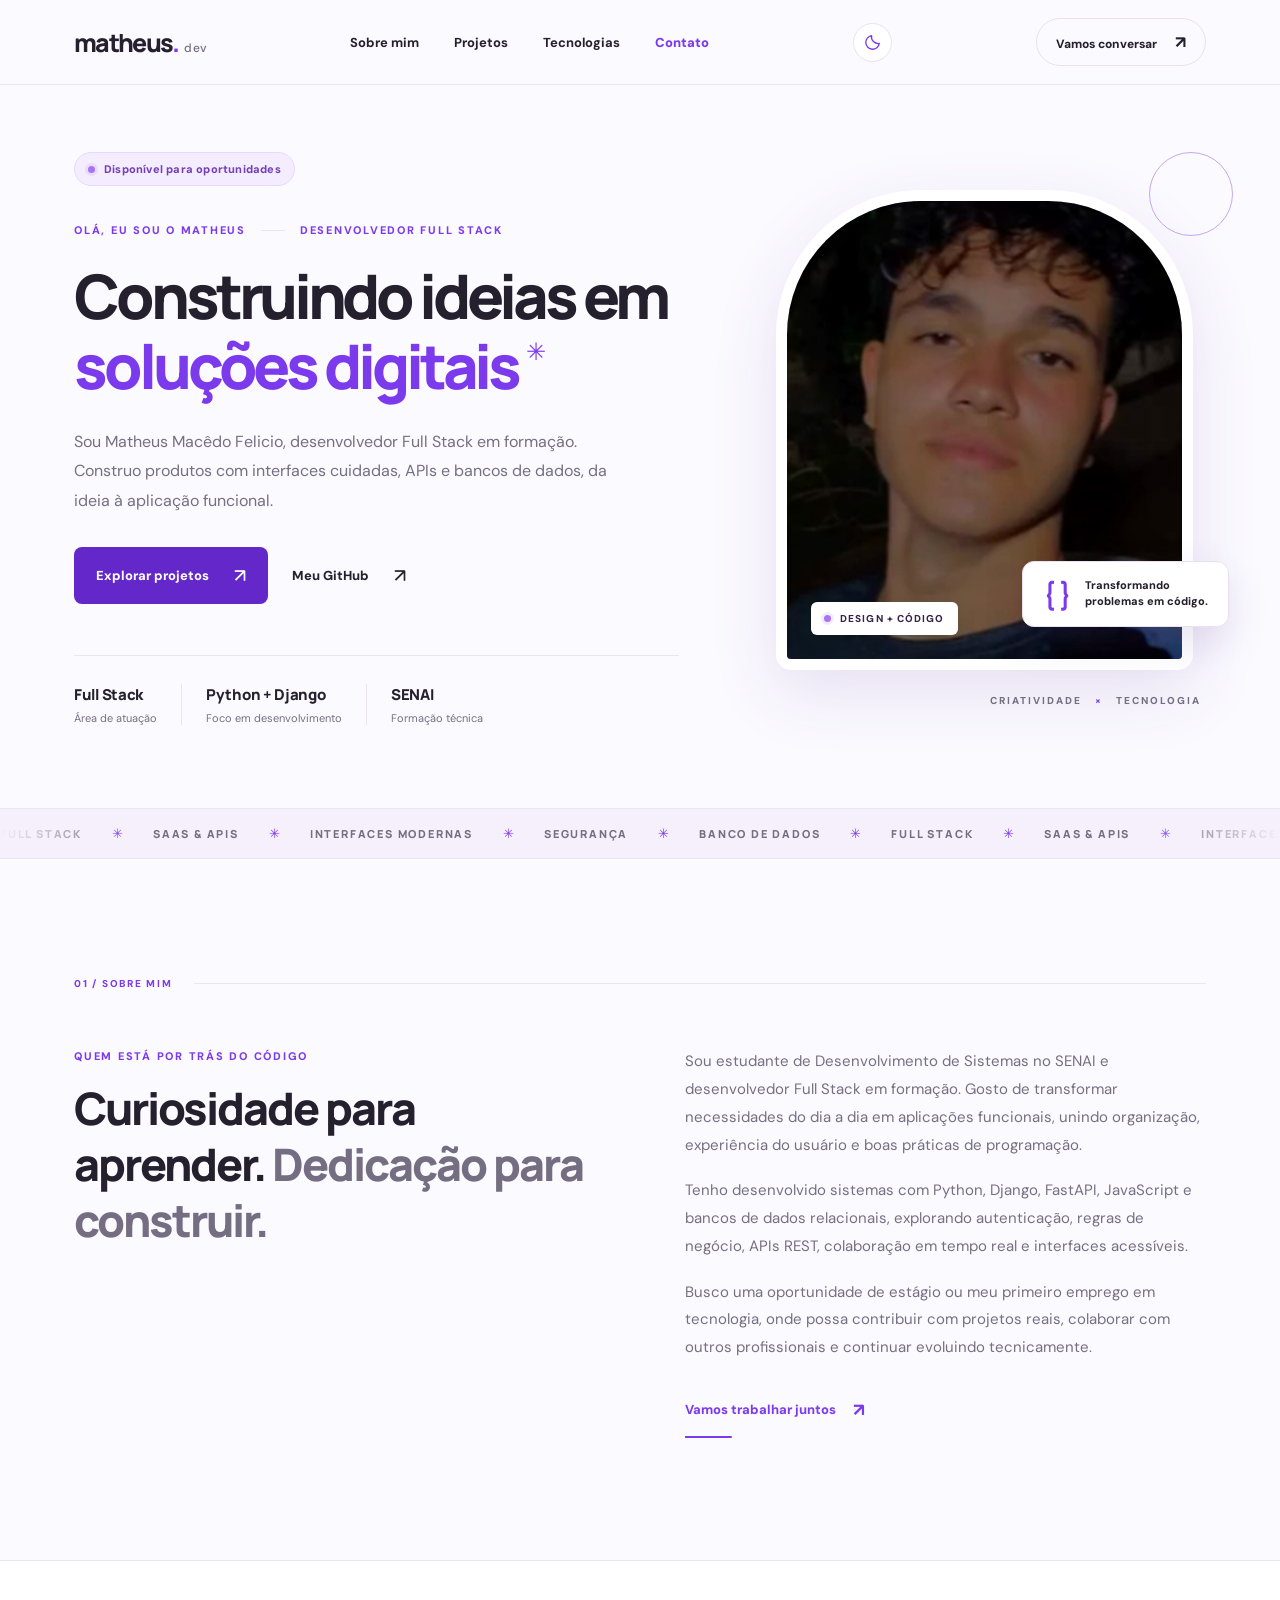
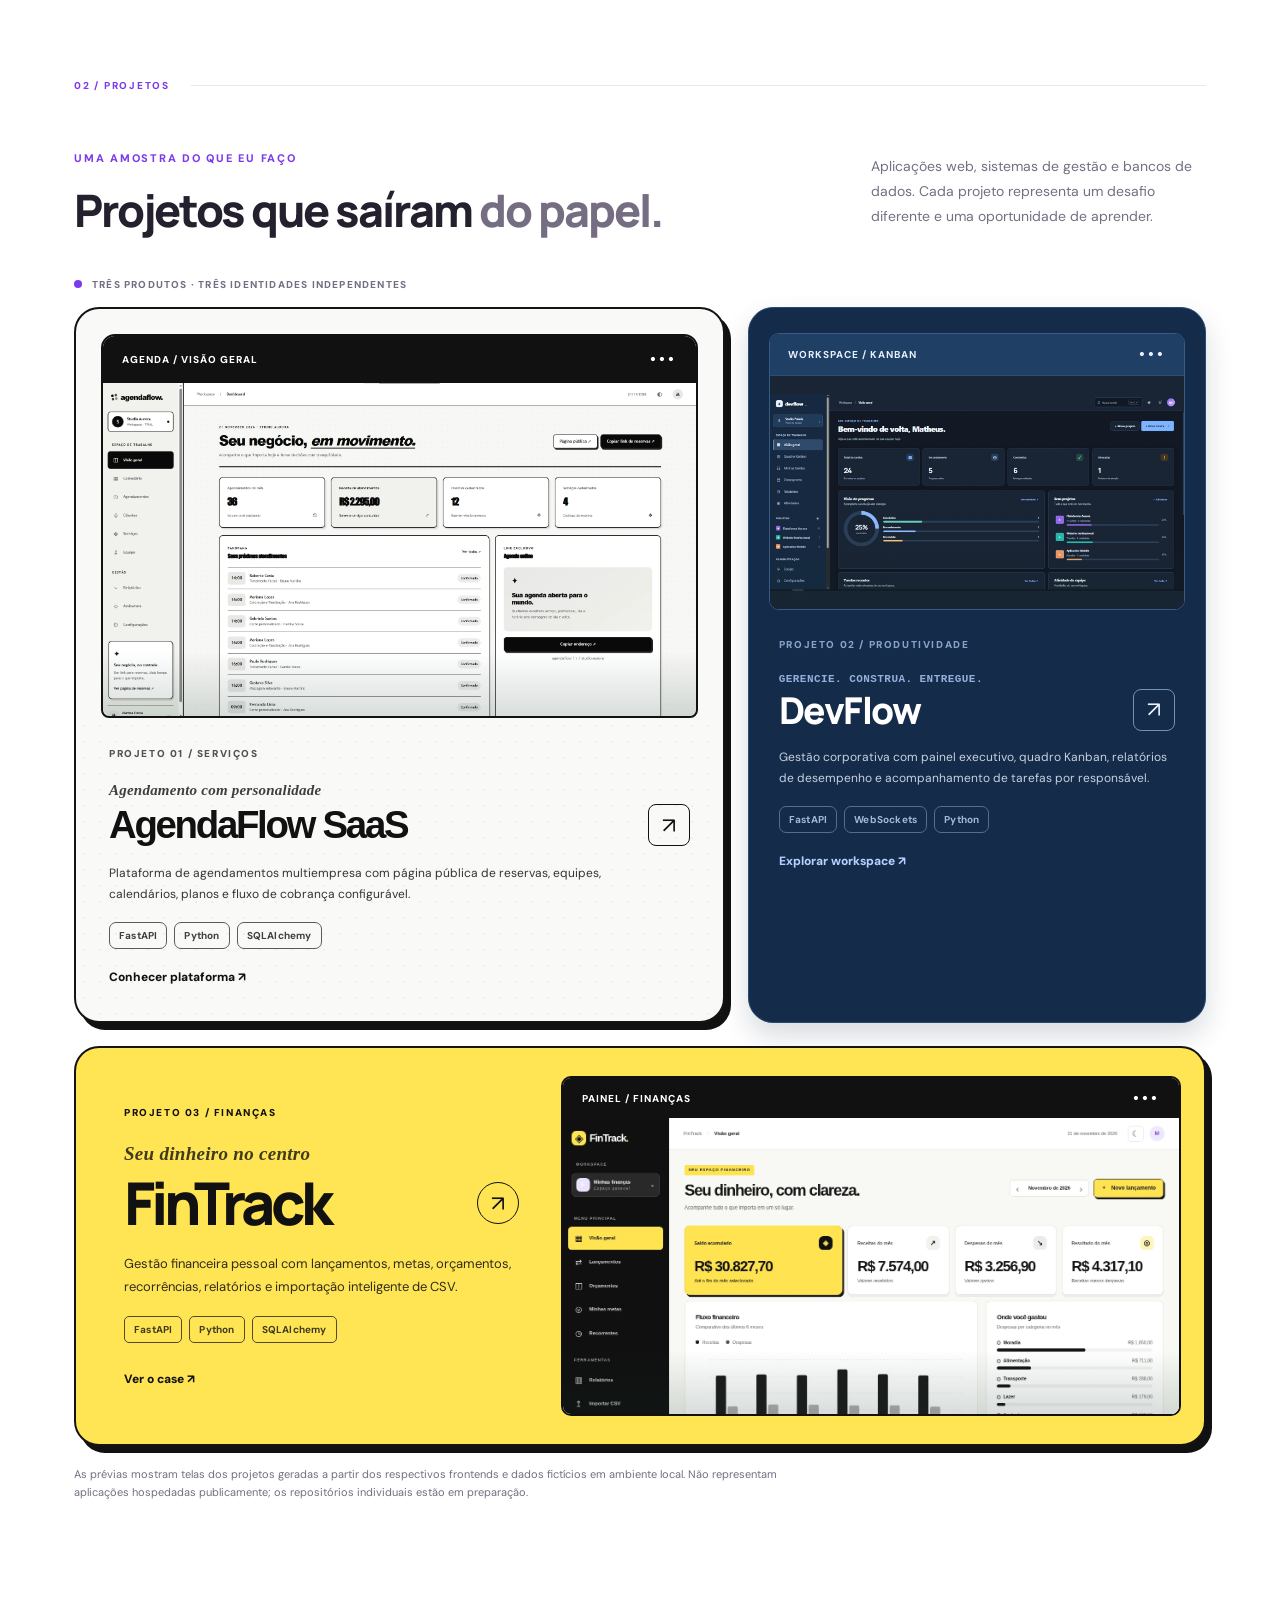
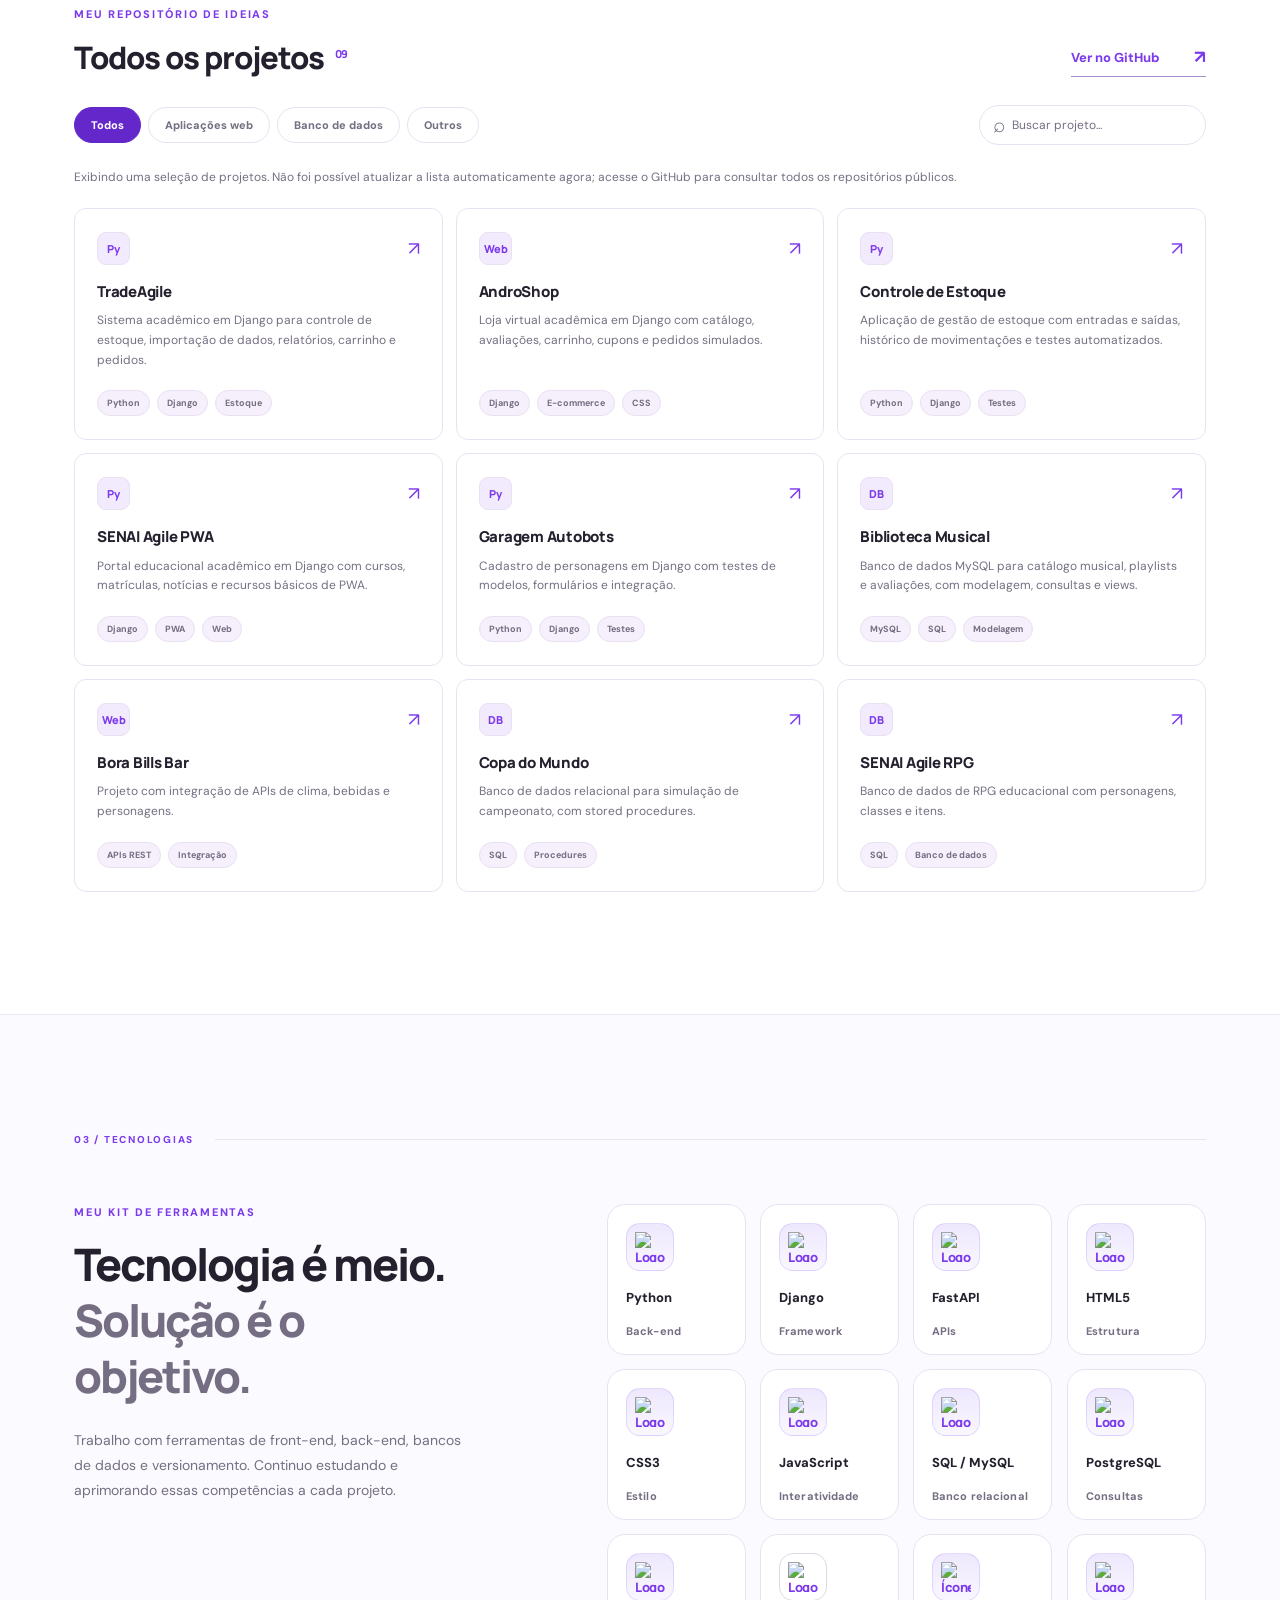
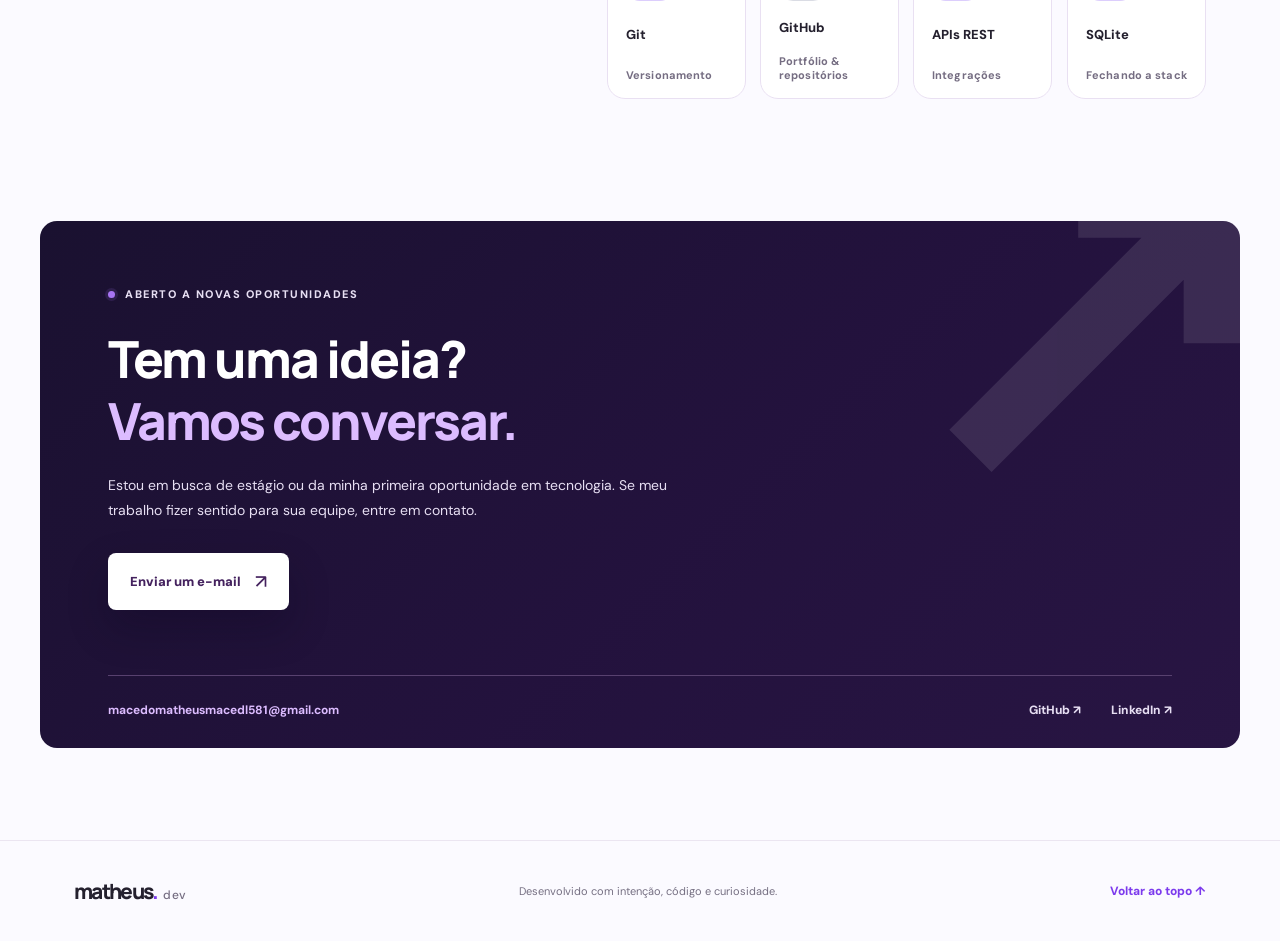
==== commit 09c18b56: "feat: FinTrack com landing e 4 telas em temas claro e escuro" ====
--- a/index.html
+++ b/index.html
@@ -14,8 +14,8 @@
   <link rel="preconnect" href="https://fonts.googleapis.com" />
   <link rel="preconnect" href="https://fonts.gstatic.com" crossorigin />
   <link href="https://fonts.googleapis.com/css2?family=DM+Sans:wght@400;500;600;700&family=Manrope:wght@400;500;600;700;800&display=swap" rel="stylesheet" />
-  <link rel="stylesheet" href="./styles.css?v=18" />
-  <script defer src="./script.js?v=18"></script>
+  <link rel="stylesheet" href="./styles.css?v=19" />
+  <script defer src="./script.js?v=19"></script>
 </head>
 <body>
   <div class="scroll-progress" aria-hidden="true"><span id="scroll-progress-fill"></span></div>
--- a/styles.css
+++ b/styles.css
@@ -568,3 +568,13 @@
   height:auto;aspect-ratio:16 / 9;object-fit:cover;object-position:top center;
   background:transparent;border:0;margin:0;border-radius:0 0 9px 9px;
 }
+
+/* FinTrack v19: painel real 16:9 sem faixas de letterboxing no card. */
+.featured-fintrack .showcase-visual{background:#fbfaf6;overflow:hidden}
+.featured-fintrack .showcase-screen{
+  object-fit:cover;
+  object-position:center top;
+  background:#fbfaf6;
+}
+html[data-theme=dark] .featured-fintrack .showcase-visual,
+html[data-theme=dark] .featured-fintrack .showcase-screen{background:#181818}
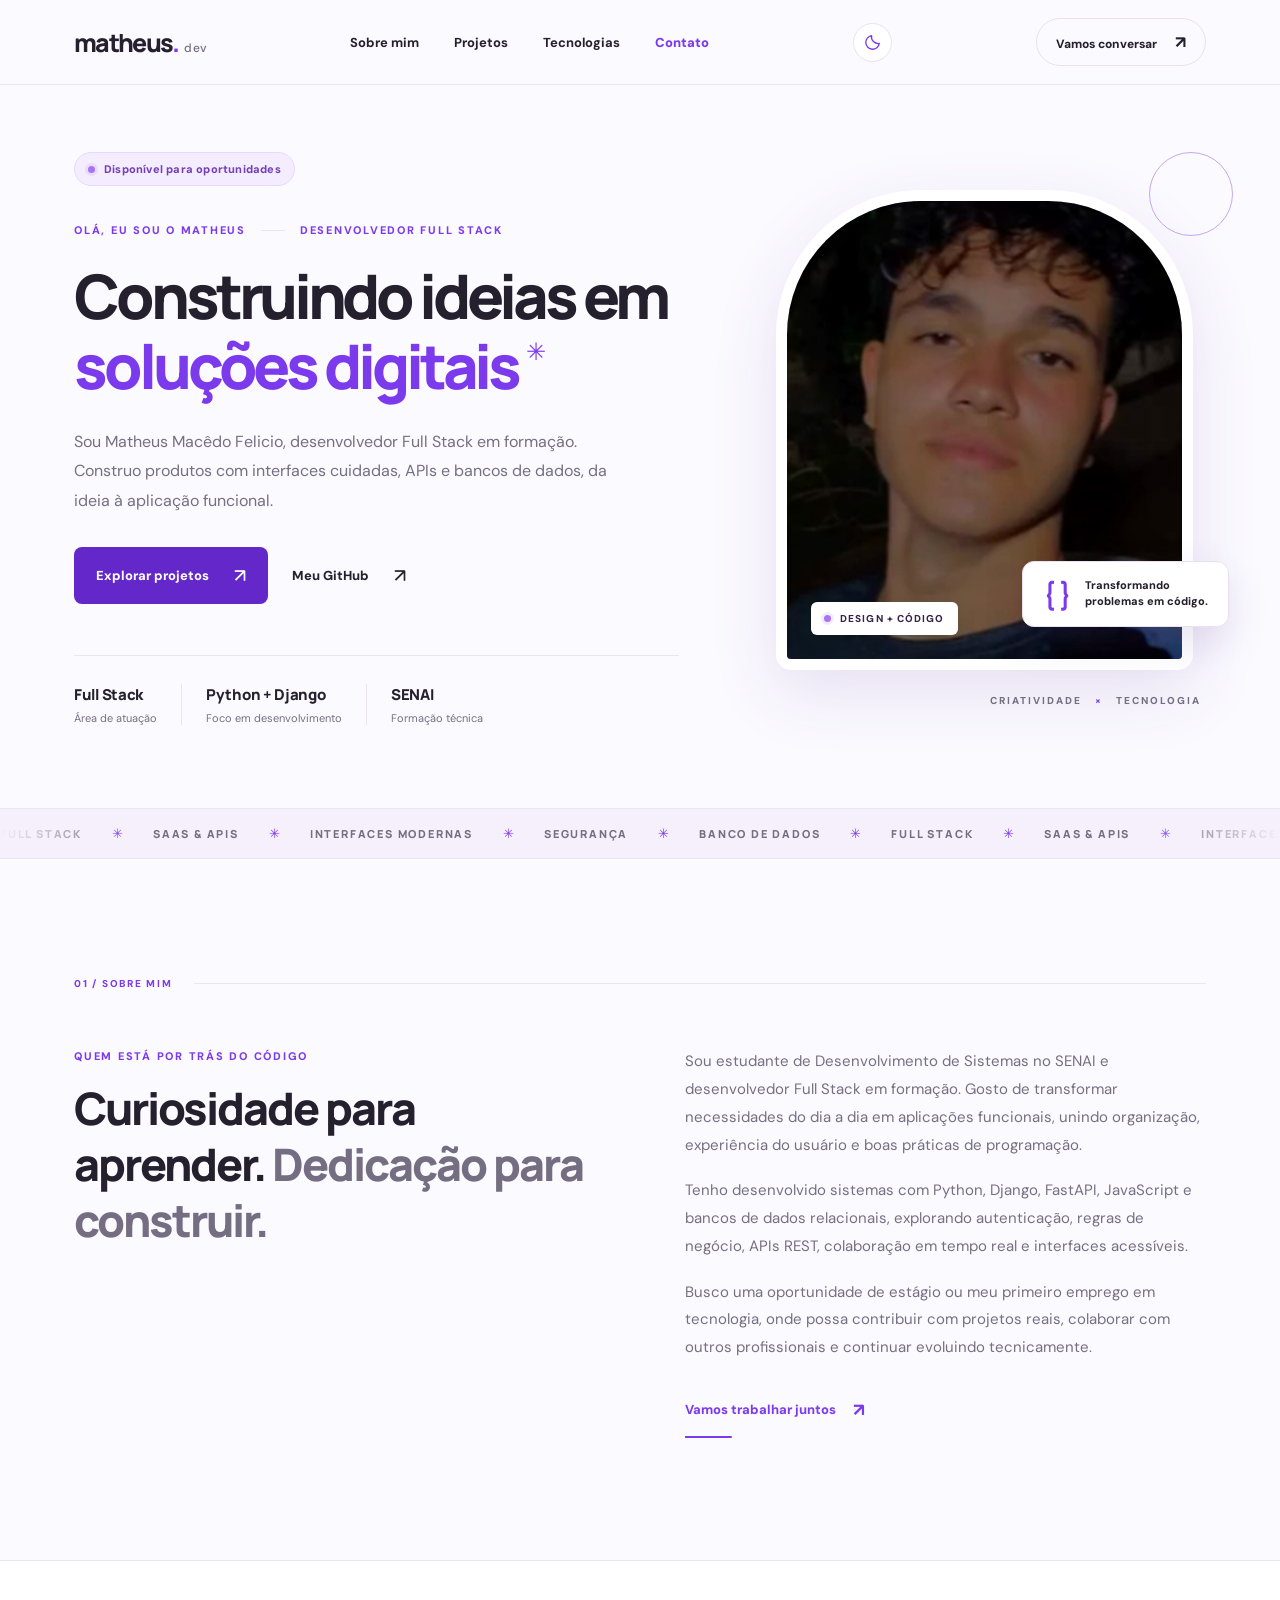
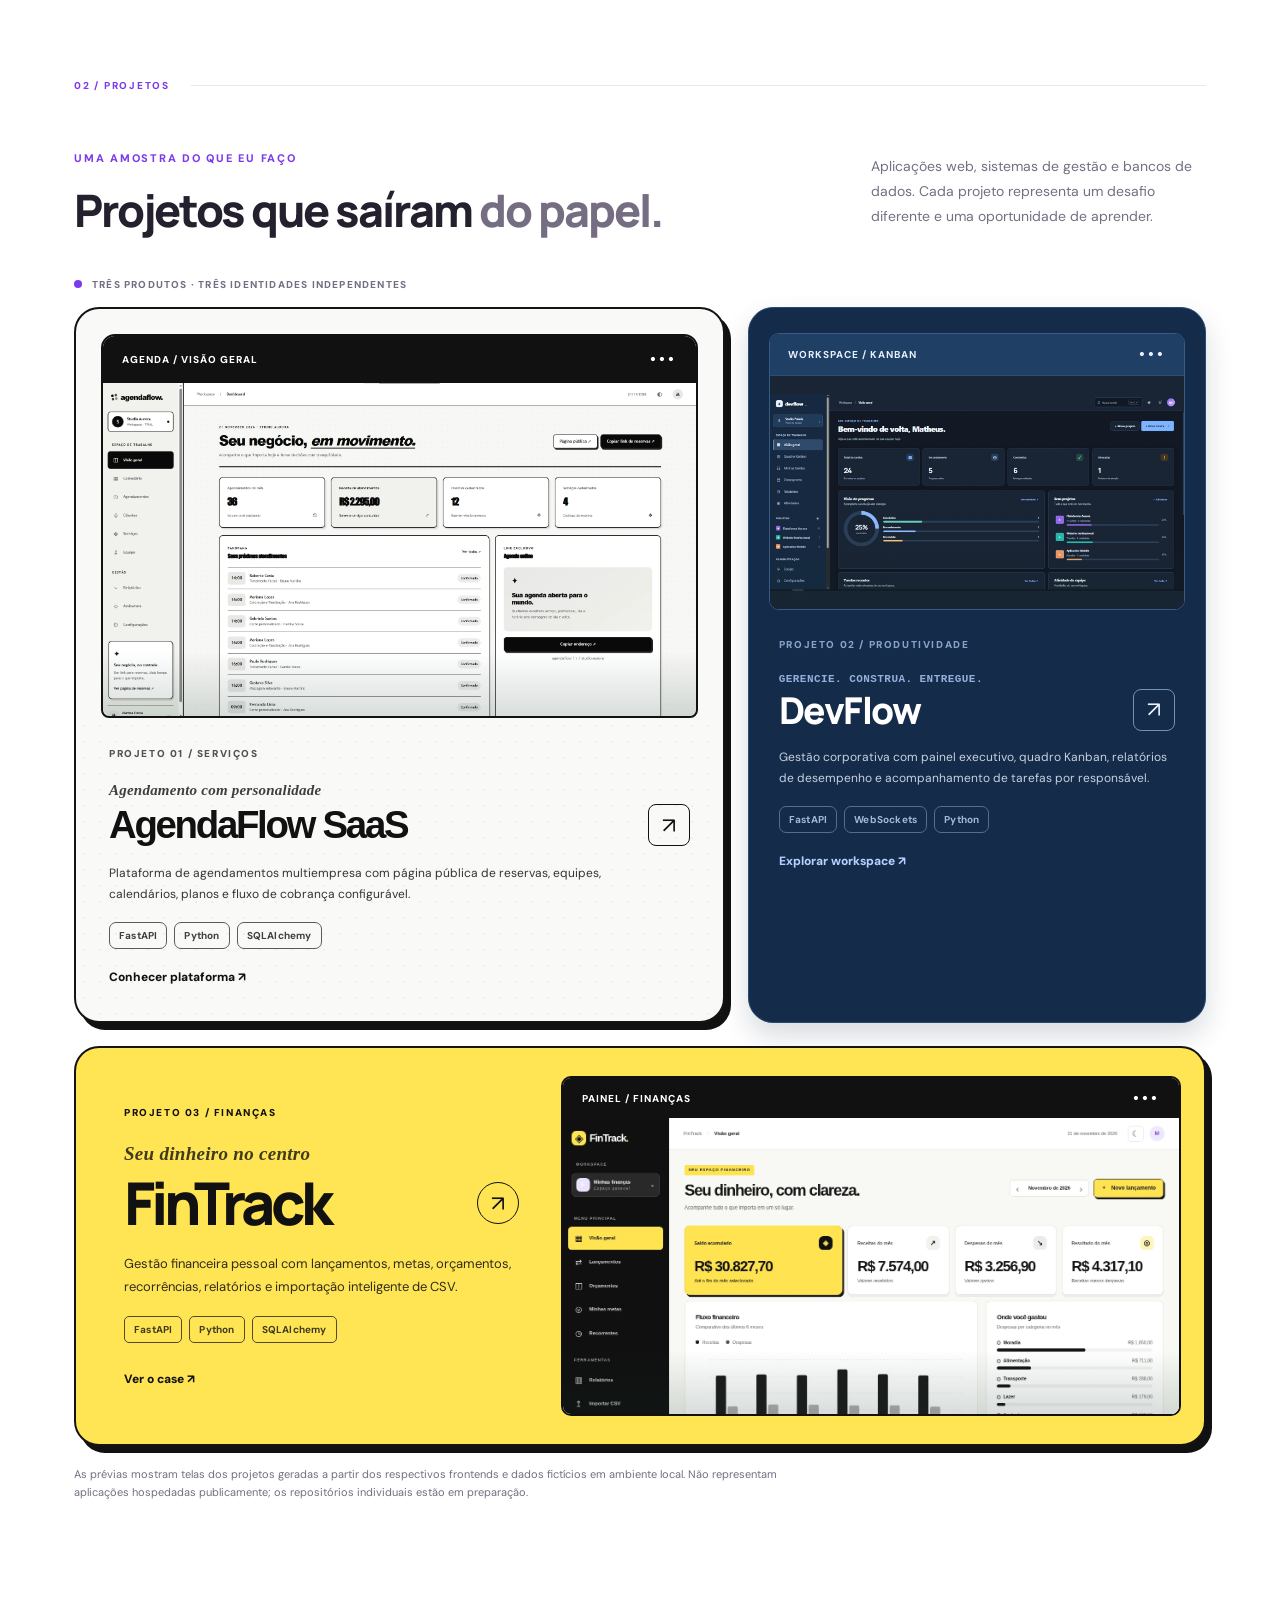
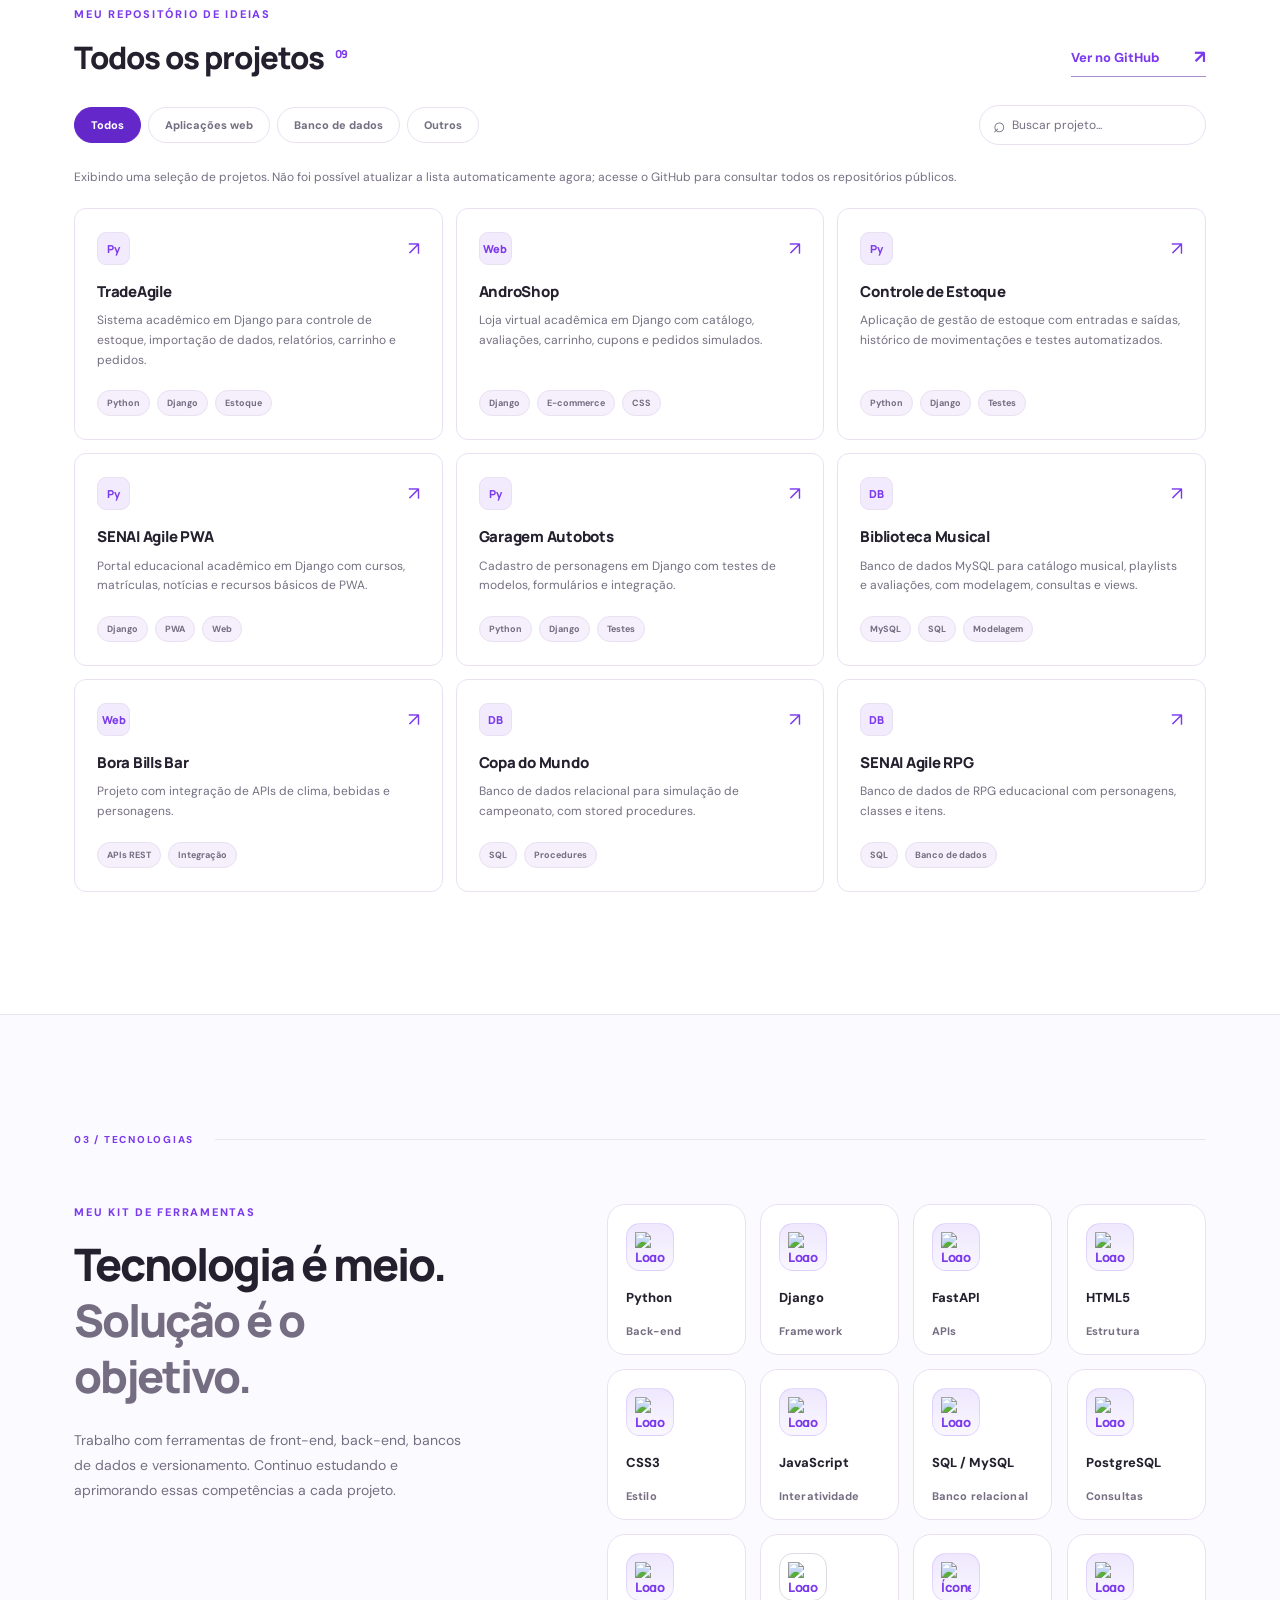
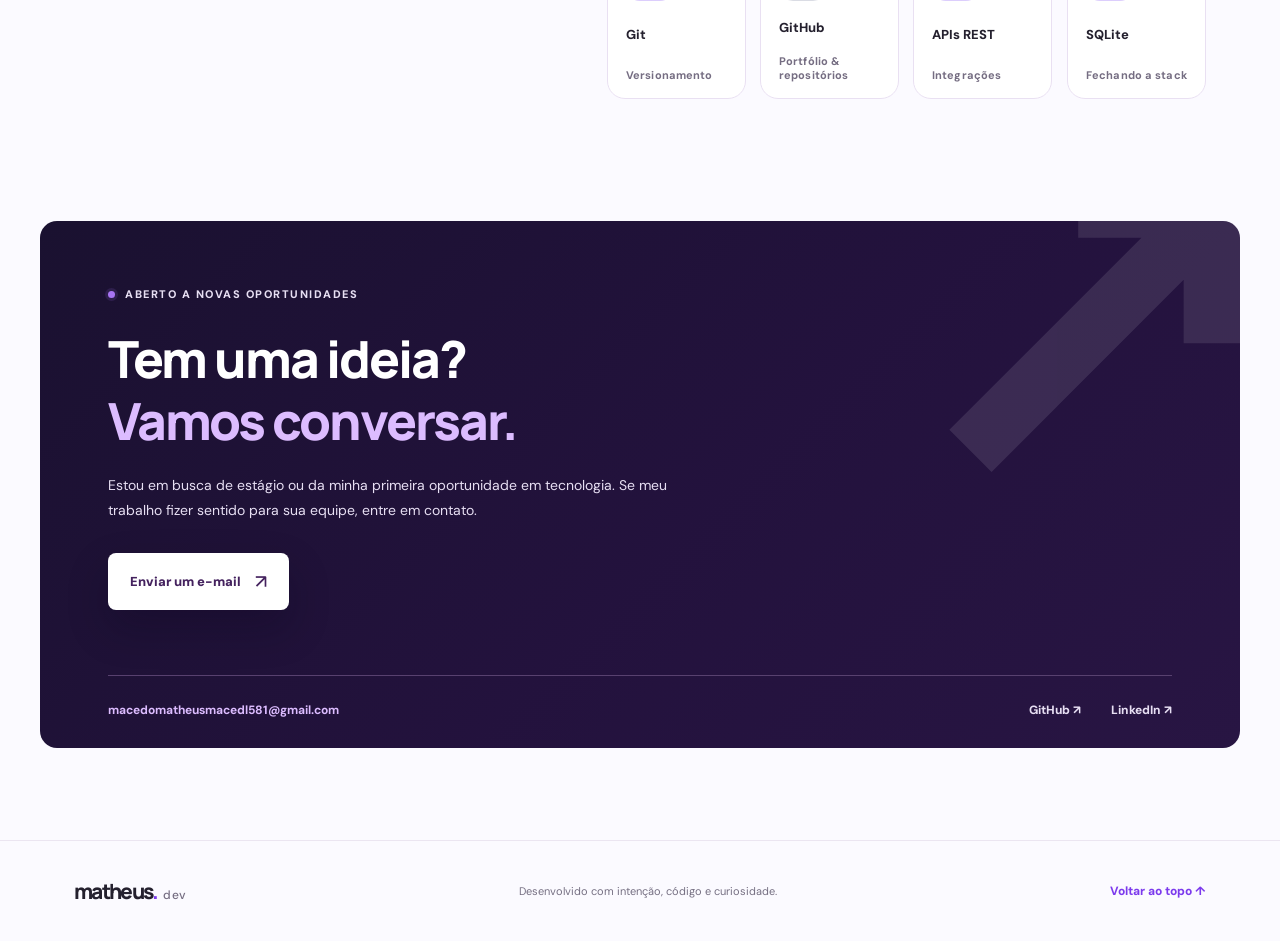
==== commit 503e9f71: "Refresh responsive styles and mobile navigation assets" ====
--- a/index.html
+++ b/index.html
@@ -14,8 +14,8 @@
   <link rel="preconnect" href="https://fonts.googleapis.com" />
   <link rel="preconnect" href="https://fonts.gstatic.com" crossorigin />
   <link href="https://fonts.googleapis.com/css2?family=DM+Sans:wght@400;500;600;700&family=Manrope:wght@400;500;600;700;800&display=swap" rel="stylesheet" />
-  <link rel="stylesheet" href="./styles.css?v=19" />
-  <script defer src="./script.js?v=19"></script>
+  <link rel="stylesheet" href="./styles.css?v=20" />
+  <script defer src="./script.js?v=20"></script>
 </head>
 <body>
   <div class="scroll-progress" aria-hidden="true"><span id="scroll-progress-fill"></span></div>
--- a/styles.css
+++ b/styles.css
@@ -578,3 +578,214 @@
 }
 html[data-theme=dark] .featured-fintrack .showcase-visual,
 html[data-theme=dark] .featured-fintrack .showcase-screen{background:#181818}
+
+/* RESPONSIVE V20 — tablet, celular e telas compactas */
+:where(.hero-copy,.hero-visual,.about-content>*,.skills-layout>*,.projects-intro>*,
+       .featured-card,.showcase-copy,.contact-left,.contact-bottom,.repo-card,.skill-item){
+  min-width:0;
+}
+.hero h1,.projects-intro h2,.skills-copy h2,.contact-panel h2{overflow-wrap:normal}
+.contact-address,.repo-card h4,.repo-card p,.showcase-description{overflow-wrap:anywhere}
+.project-search,.project-search input{min-width:0}
+.project-search input{max-width:100%}
+.showcase-heading{min-width:0}
+.showcase-title{min-width:0;overflow-wrap:anywhere}
+.ticker,.ticker-mask{max-width:100%;overflow:hidden}
+html{scroll-padding-top:84px}
+
+@media (max-width:1120px){
+  .nav-inner{gap:clamp(12px,1.7vw,22px)}
+  .main-nav{gap:clamp(14px,1.8vw,28px)}
+  .skills-layout{gap:38px}
+}
+
+@media (max-width:920px){
+  /* Navegação sem colisão com a marca nem o controle de tema */
+  .site-header .nav-inner{min-height:74px;gap:12px}
+  .brand{order:1;margin-right:auto}
+  .theme-toggle{order:2;margin:0;width:40px;height:40px}
+  .mobile-toggle{
+    order:3;display:flex;width:42px;height:42px;flex:none;
+    flex-direction:column;align-items:center;justify-content:center;gap:5px;
+    padding:0;border:1px solid var(--card-border);border-radius:11px;
+    background:var(--paper);color:var(--ink)
+  }
+  .mobile-toggle span{width:18px;border-top:2px solid var(--primary)}
+  .nav-cta{display:none}
+  .main-nav{
+    display:none;position:absolute;top:100%;left:0;right:0;
+    z-index:30;flex-direction:column;align-items:stretch;gap:0;
+    max-height:min(72dvh,520px);overflow-y:auto;
+    padding:10px max(24px,calc((100vw - var(--container))/2 + 34px)) 18px;
+    border-bottom:1px solid var(--line);
+    background:var(--paper);box-shadow:0 18px 32px #120b281c
+  }
+  .main-nav.is-open{display:flex}
+  .main-nav a{display:flex;align-items:center;min-height:48px;padding:12px 4px;font-size:14px}
+  .main-nav a+a{border-top:1px solid var(--line)}
+  .container{padding-inline:clamp(22px,4vw,34px)}
+  .hero{grid-template-columns:minmax(0,1fr);min-height:0;gap:36px;padding-block:60px 68px}
+  .hero-copy{max-width:740px}
+  .hero h1{font-size:clamp(44px,7vw,68px);line-height:1.12;letter-spacing:-.055em}
+  .hero-visual{width:min(100%,460px);max-width:460px;margin-inline:auto}
+  .photo-frame{height:clamp(340px,55vw,440px)}
+  .floating-note{right:0}
+  .section{padding-block:88px}
+  .about-content,.skills-layout{grid-template-columns:minmax(0,1fr);gap:32px}
+  .about-right,.skills-copy{max-width:730px}
+  .projects-intro{display:flex;align-items:flex-start;flex-direction:column;gap:18px}
+  .projects-intro>p{max-width:680px;margin:0}
+  /* Destaques em uma coluna antes de os cards ficarem estreitos */
+  .featured-grid{grid-template-columns:minmax(0,1fr);gap:23px}
+  .featured-agendaflow,.featured-devflow,.featured-fintrack{grid-column:1;min-height:0}
+  .featured-card .showcase-copy{min-height:0}
+  .featured-card .showcase-title{font-size:clamp(30px,4.7vw,42px)}
+  .featured-fintrack{display:flex;flex-direction:column;min-height:0}
+  .featured-fintrack .showcase-visual{
+    order:1;flex:none;min-height:0;aspect-ratio:16/10;
+    margin:20px 20px 0
+  }
+  .featured-fintrack .showcase-copy{order:2;min-height:0;padding:30px}
+  .featured-fintrack .showcase-title{font-size:clamp(36px,5.8vw,54px)}
+  .featured-agendaflow .showcase-visual,.featured-devflow .showcase-visual{
+    margin:20px 20px 0
+  }
+  .all-projects-grid{grid-template-columns:repeat(2,minmax(0,1fr))}
+  .skills-grid{max-width:100%;grid-template-columns:repeat(3,minmax(0,1fr))}
+  .contact-panel{padding:50px 40px 30px}
+  .contact-bottom{gap:18px}
+}
+
+@media (max-width:680px){
+  html{scroll-padding-top:76px}
+  .container{padding-inline:22px}
+  .site-header .nav-inner{min-height:72px}
+  .main-nav{top:100%;padding:8px 22px 16px}
+  .hero{padding-block:42px 60px;gap:30px}
+  .hero-eyebrow{margin-top:25px;gap:9px}
+  .hero h1{font-size:clamp(38px,8.5vw,53px);letter-spacing:-.055em}
+  .hero-description{font-size:14px;line-height:1.7}
+  .hero-divider{margin:35px 0 23px}
+  .hero-metrics{display:grid;grid-template-columns:repeat(3,minmax(0,1fr));gap:0}
+  .hero-metrics>div{min-width:0;padding-inline:12px;gap:7px}
+  .hero-metrics>div:first-child{padding-left:0}
+  .hero-metrics>div:last-child{padding-right:0}
+  .hero-metrics>div+div{border-left:1px solid var(--line)}
+  .hero-metrics .metric-separator{display:none}
+  .hero-metrics strong{font-size:clamp(10px,2vw,13px);line-height:1.35;overflow-wrap:anywhere}
+  .hero-metrics div span{font-size:10px;line-height:1.5;overflow-wrap:anywhere}
+  .hero-visual{width:min(100%,390px);padding-right:0}
+  .photo-frame{height:clamp(310px,78vw,390px)}
+  .floating-note{right:-6px;bottom:42px}
+  .visual-outline-top{right:0}
+  .visual-caption{right:5px}
+  .section{padding-block:68px}
+  .section-rail{margin-bottom:30px}
+  h2{font-size:clamp(30px,6.6vw,38px);letter-spacing:-.045em}
+  .projects-intro{margin-bottom:29px}
+  .featured-grid{gap:20px}
+  .featured-card{border-radius:20px}
+  .featured-card .showcase-copy,
+  .featured-agendaflow .showcase-copy,
+  .featured-devflow .showcase-copy,
+  .featured-fintrack .showcase-copy{padding:26px}
+  .featured-agendaflow .showcase-visual,
+  .featured-devflow .showcase-visual,
+  .featured-fintrack .showcase-visual{margin:17px 17px 0}
+  .featured-card .showcase-title{font-size:clamp(28px,6.5vw,37px)}
+  .featured-fintrack .showcase-title{font-size:clamp(35px,8vw,46px)}
+  .featured-card .showcase-visual-top{font-size:9px}
+  .all-projects-heading{align-items:flex-start;gap:16px;margin-top:67px}
+  .all-projects-heading>.inline-link{margin-top:0}
+  .project-controls{flex-direction:column;align-items:stretch;gap:15px}
+  .filter-group{display:grid;grid-template-columns:repeat(2,minmax(0,1fr));gap:8px}
+  .filter-button{min-height:43px;padding:9px 12px;text-align:center;font-size:11px}
+  .project-search{width:100%;min-height:46px}
+  .project-search input{width:100%;min-width:0;font-size:14px}
+  .all-projects-grid{grid-template-columns:minmax(0,1fr);gap:13px}
+  .repo-card{min-height:0;padding:22px}
+  .skills-grid{grid-template-columns:repeat(2,minmax(0,1fr));gap:10px}
+  .skill-logo-card{min-height:126px;padding:15px}
+  .contact-wrap{padding-bottom:55px}
+  .contact-panel{padding:39px 28px 27px}
+  .contact-panel h2{font-size:clamp(33px,7vw,43px)}
+  .contact-bottom{flex-direction:column;align-items:flex-start;gap:17px;margin-top:42px}
+  .contact-bottom>div{display:flex;flex-wrap:wrap;gap:14px 24px}
+  .footer-inner{flex-wrap:wrap;gap:12px;padding-block:25px}
+  .footer-inner p{order:3;width:100%;margin:0}
+}
+
+@media (max-width:480px){
+  .container{padding-inline:18px}
+  .brand{font-size:22px}
+  .brand-subtitle{font-size:11px}
+  .theme-toggle,.mobile-toggle{width:39px;height:39px}
+  .main-nav{padding-inline:18px}
+  .hero{padding-top:34px;gap:27px}
+  .availability{font-size:10px;max-width:100%;white-space:normal}
+  .hero-eyebrow{font-size:9px;letter-spacing:1.05px}
+  .hero h1{font-size:clamp(36px,10.4vw,47px);letter-spacing:-.058em;margin-bottom:18px}
+  .small-star{font-size:15px;top:-16px;margin-left:4px}
+  .hero-actions{display:flex;flex-direction:column;align-items:stretch;gap:7px;margin-top:23px}
+  .hero-actions .button-primary{width:100%;min-height:48px}
+  .hero-actions .button-text{min-height:43px;justify-content:center}
+  .hero-metrics>div{padding-inline:8px}
+  .hero-metrics strong{font-size:10px}
+  .hero-metrics div span{font-size:9px}
+  .hero-visual{width:min(92%,340px)}
+  .photo-frame{height:clamp(250px,80vw,342px);border-width:7px;border-radius:100px 100px 12px 12px}
+  .portrait-label{left:13px;bottom:15px;padding:8px 10px;font-size:9px}
+  .floating-note{right:-8px;bottom:40px;padding:9px 10px;font-size:9px}
+  .visual-caption{font-size:8px;letter-spacing:1.1px}
+  .section{padding-block:58px}
+  .featured-grid{gap:17px}
+  .featured-card .showcase-copy,
+  .featured-agendaflow .showcase-copy,
+  .featured-devflow .showcase-copy,
+  .featured-fintrack .showcase-copy{padding:22px}
+  .featured-agendaflow .showcase-visual,
+  .featured-devflow .showcase-visual,
+  .featured-fintrack .showcase-visual{margin:13px 13px 0}
+  .featured-fintrack .showcase-visual{aspect-ratio:16/11}
+  .showcase-link-arrow{width:36px;height:36px;font-size:18px}
+  .showcase-brand{margin-top:13px}
+  .showcase-description{font-size:12px}
+  .showcase-visual-top{padding-inline:12px!important}
+  .all-projects-heading{flex-direction:column;align-items:flex-start}
+  .all-projects-heading>.inline-link{margin-top:0}
+  .skill-logo-card{min-height:116px;padding:13px;gap:12px}
+  .skill-logo-card>span:nth-of-type(2){font-size:12px}
+  .skill-logo-card small{font-size:10px;overflow-wrap:anywhere}
+  .contact-panel{padding:34px 22px 26px}
+  .contact-panel h2{font-size:clamp(30px,8.3vw,37px)}
+  .contact-kicker{font-size:9px;letter-spacing:1px}
+  .contact-launch{width:100%}
+  .contact-dialog{max-width:calc(100vw - 20px);max-height:calc(100dvh - 24px)}
+  .contact-dialog-inner{padding:29px 18px 21px}
+  .contact-provider-grid{grid-template-columns:minmax(0,1fr)}
+}
+
+@media (max-width:360px){
+  .container{padding-inline:15px}
+  .main-nav{padding-inline:15px}
+  .brand{font-size:21px}
+  .hero h1{font-size:35px}
+  .eyebrow-line{display:none}
+  .hero-metrics>div{padding-inline:6px}
+  .hero-metrics strong{font-size:9.5px}
+  .hero-metrics div span{font-size:9px}
+  .showcase-visual-top{font-size:8px!important}
+  .showcase-link-arrow{width:32px;height:32px}
+  .featured-card .showcase-copy,
+  .featured-agendaflow .showcase-copy,
+  .featured-devflow .showcase-copy,
+  .featured-fintrack .showcase-copy{padding:18px}
+  .featured-card .showcase-title{font-size:27px}
+  .featured-fintrack .showcase-title{font-size:35px}
+  .contact-panel{padding-inline:18px}
+}
+
+@media (hover:none){
+  .hero-visual .floating-note{translate:0 0}
+  .featured-card,.skill-item,.repo-card{will-change:auto}
+}
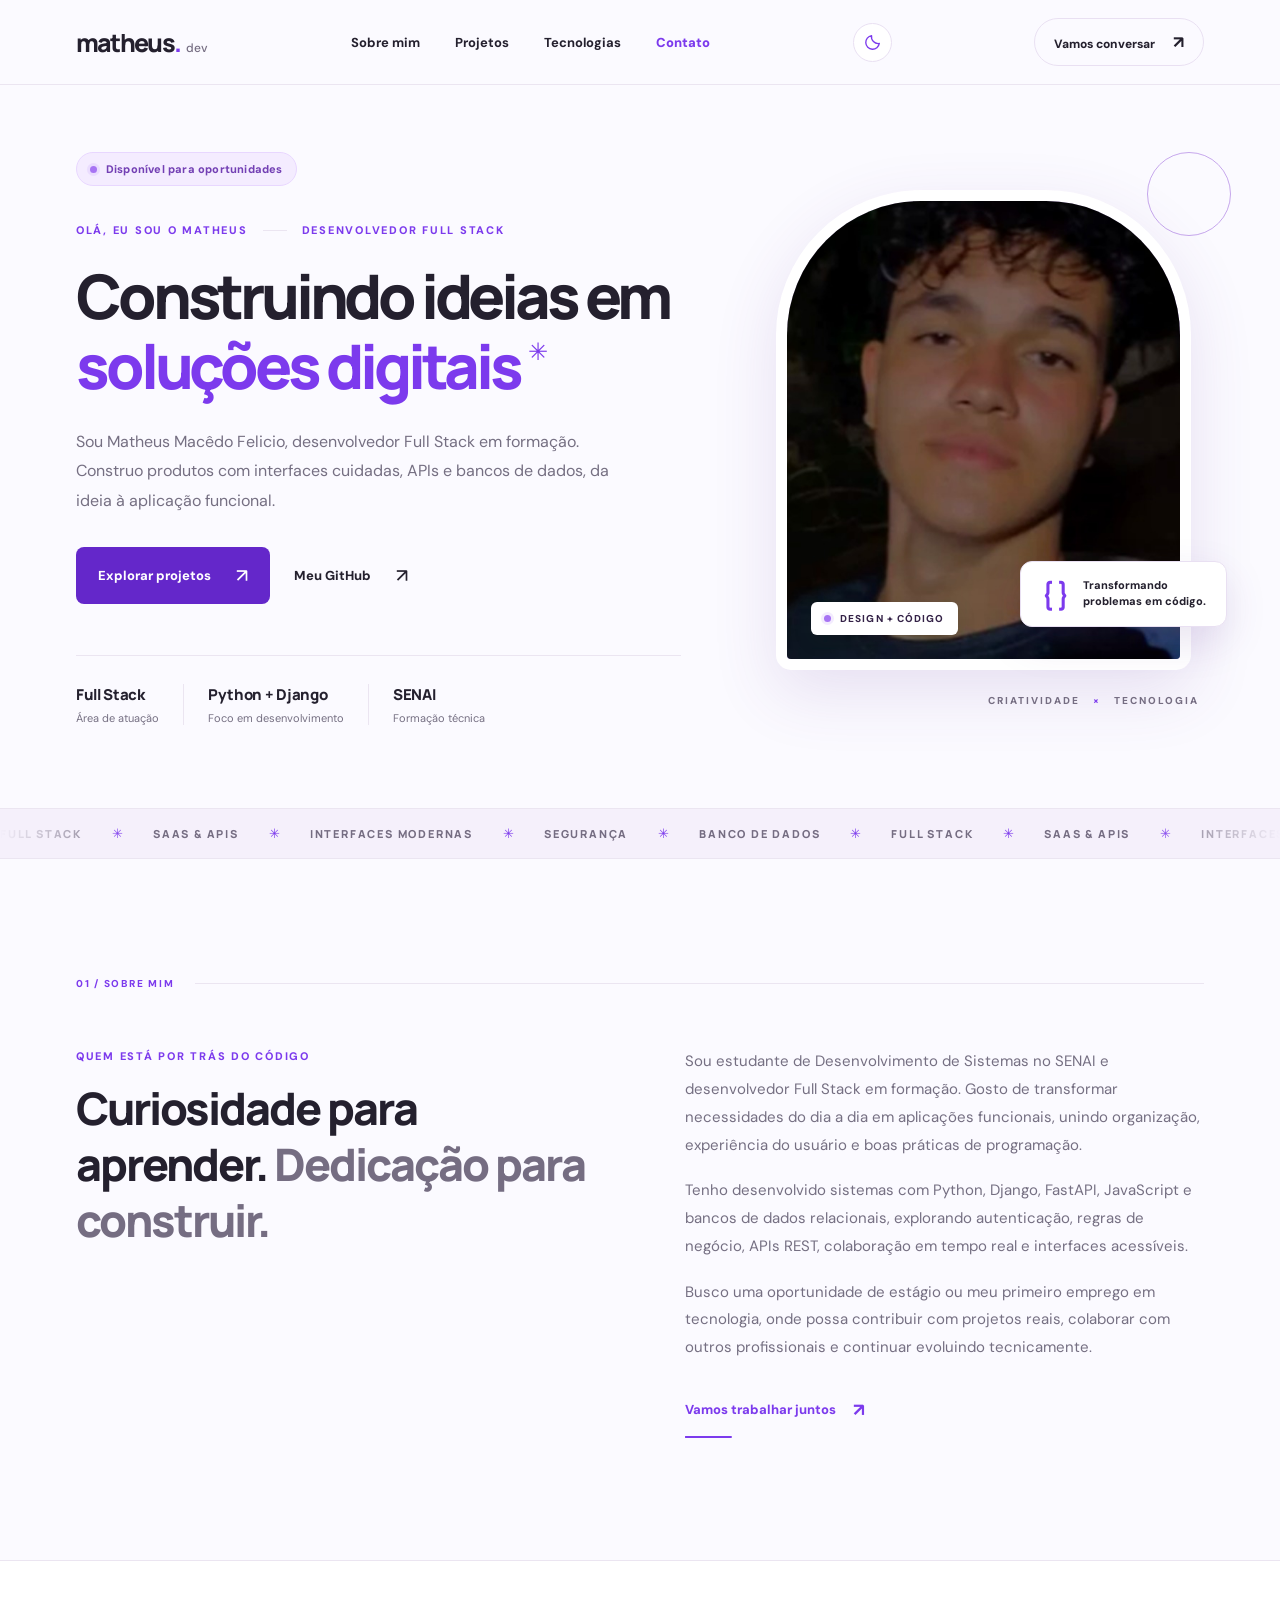
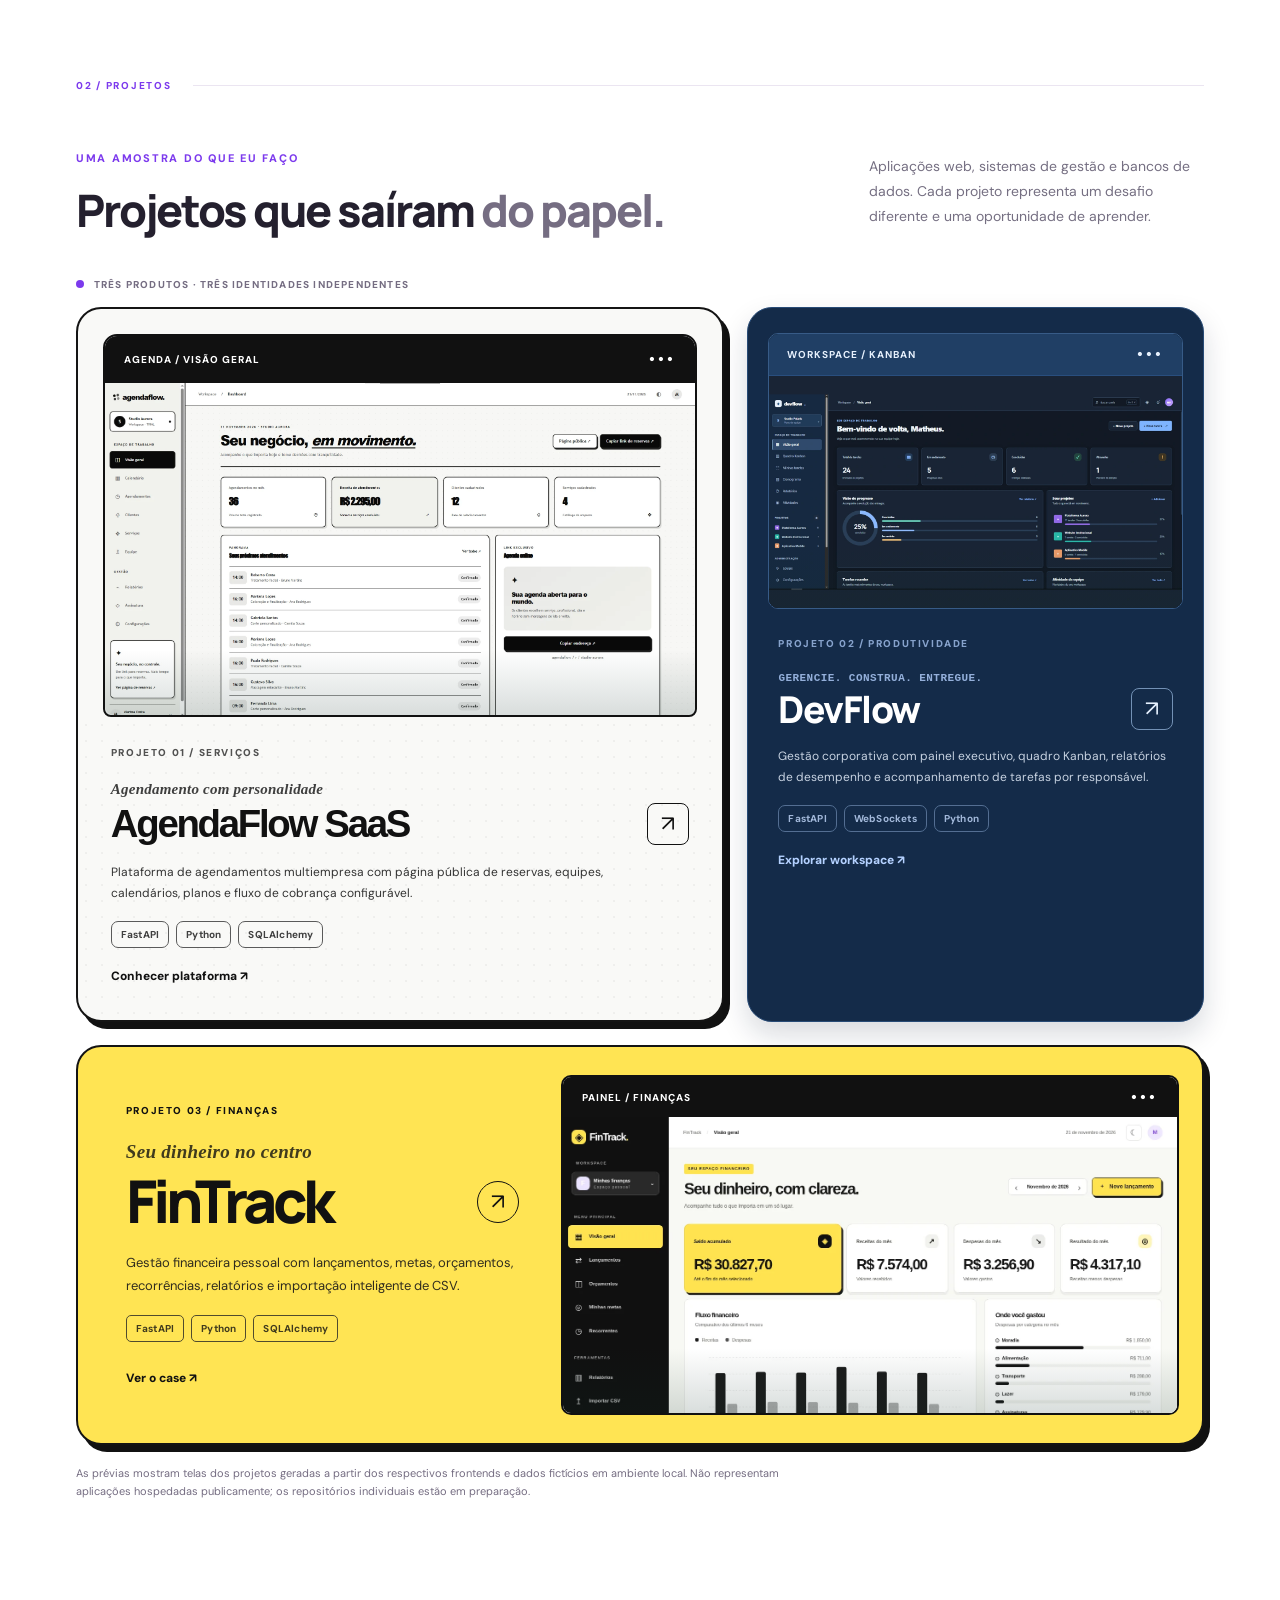
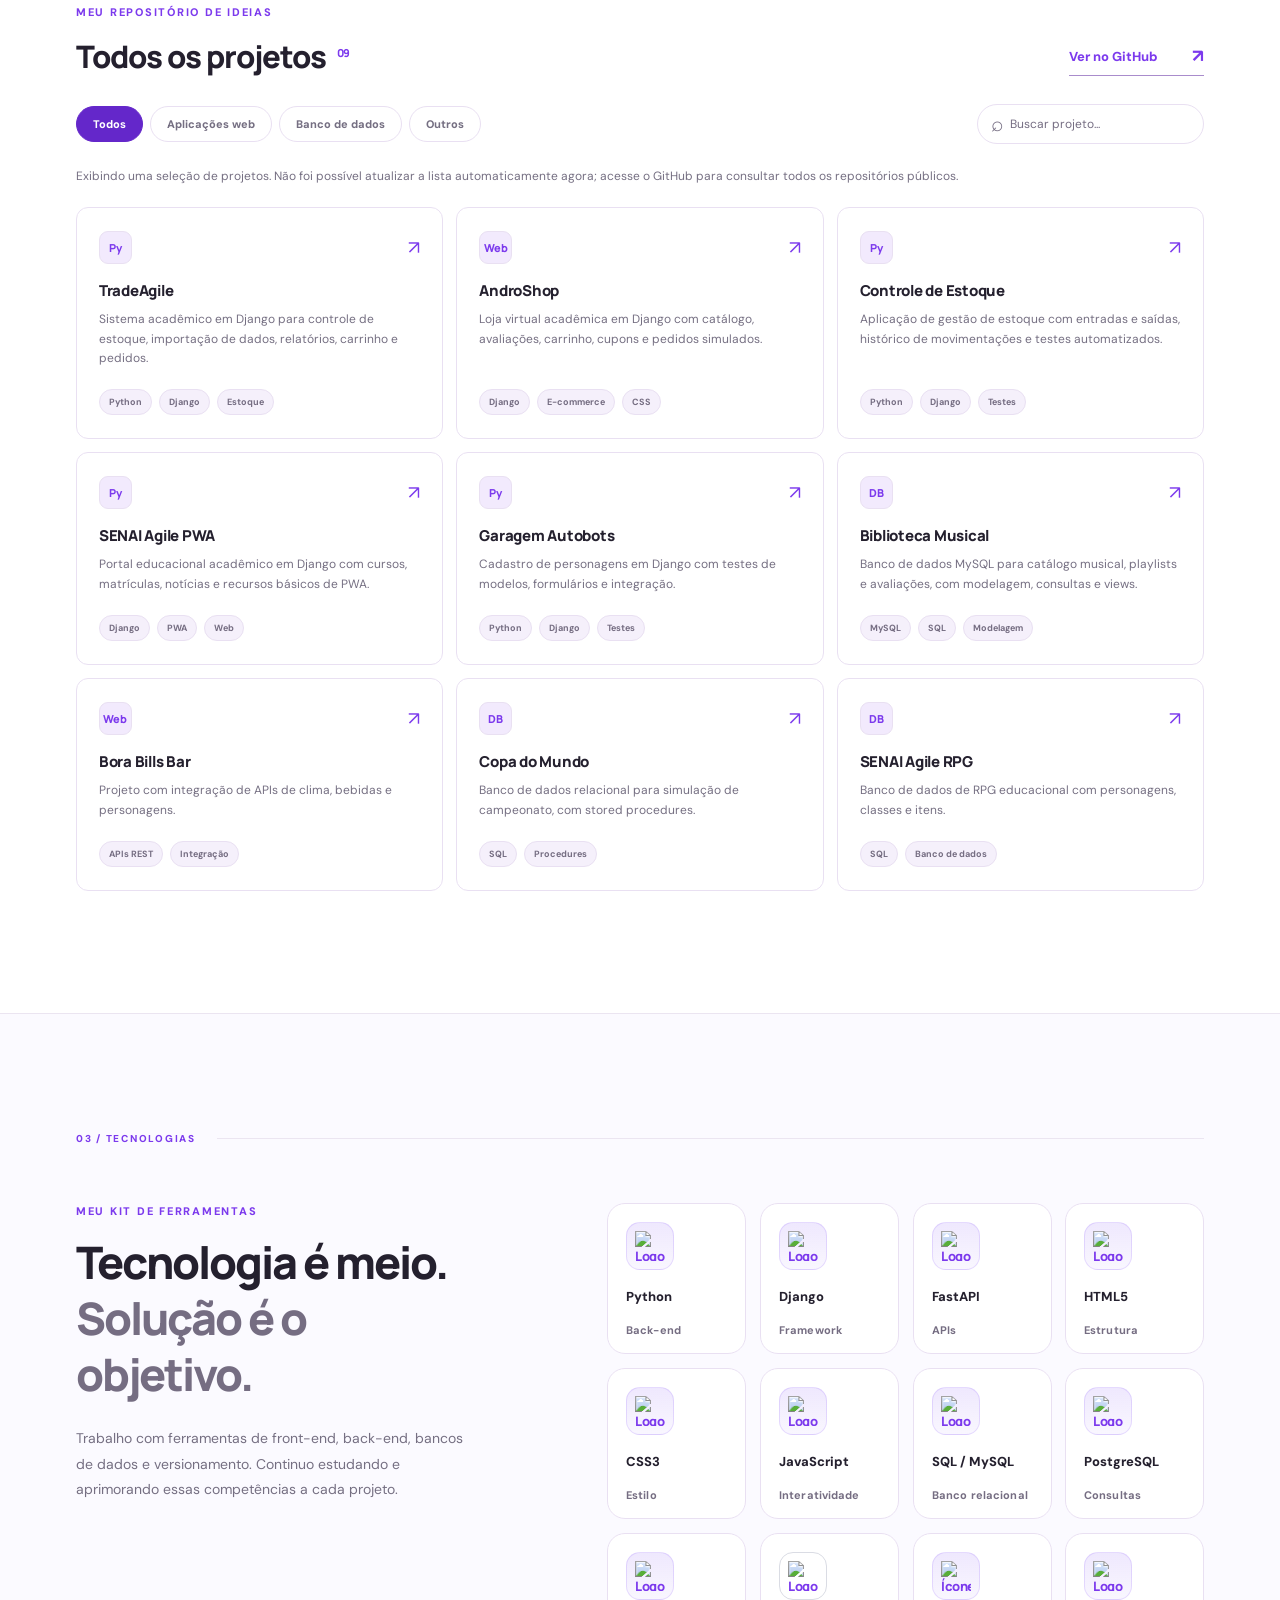
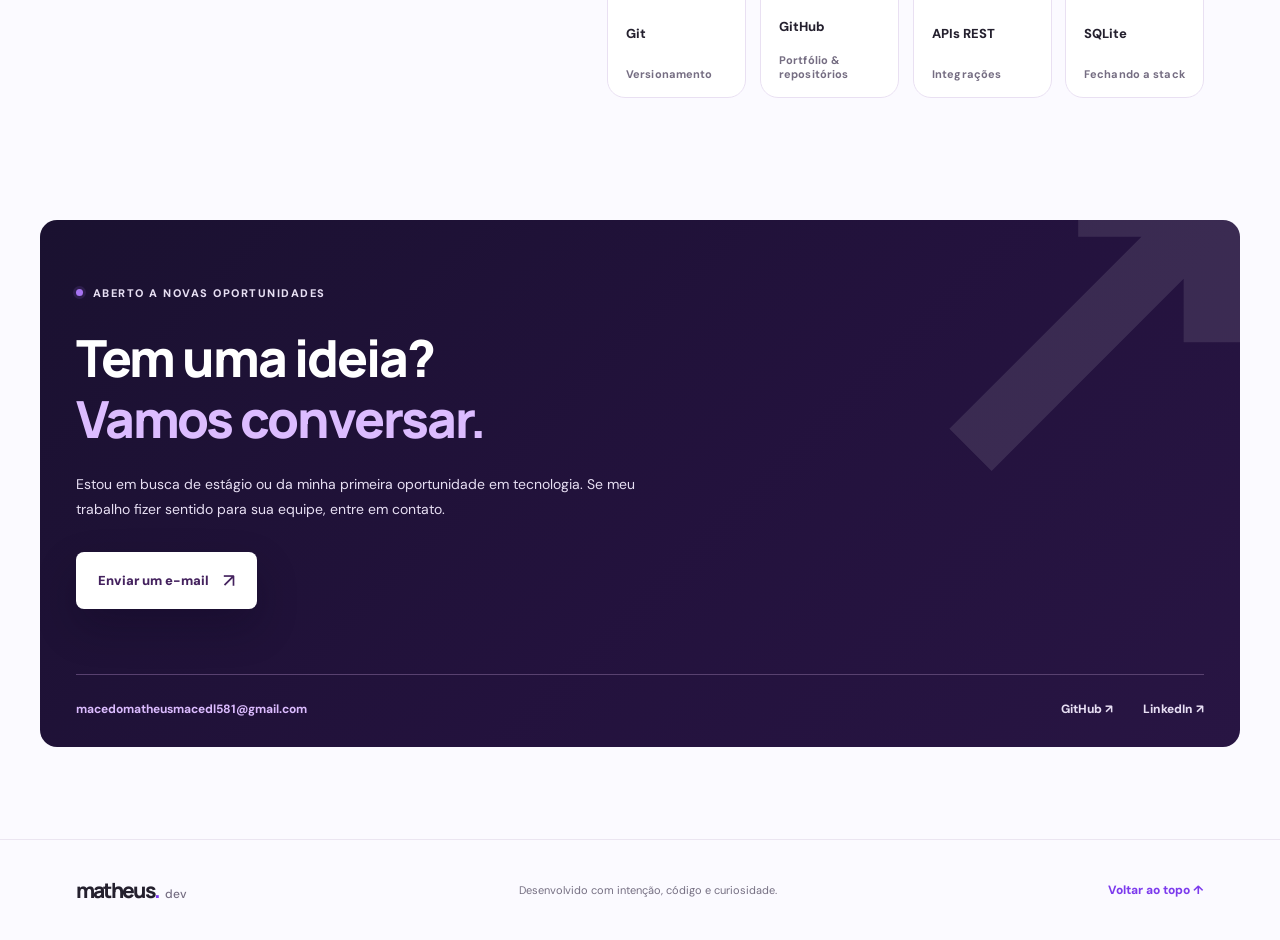
==== commit 3494aa2f: "Refresh desktop fluid layout CSS version" ====
--- a/index.html
+++ b/index.html
@@ -14,7 +14,7 @@
   <link rel="preconnect" href="https://fonts.googleapis.com" />
   <link rel="preconnect" href="https://fonts.gstatic.com" crossorigin />
   <link href="https://fonts.googleapis.com/css2?family=DM+Sans:wght@400;500;600;700&family=Manrope:wght@400;500;600;700;800&display=swap" rel="stylesheet" />
-  <link rel="stylesheet" href="./styles.css?v=20" />
+  <link rel="stylesheet" href="./styles.css?v=21" />
   <script defer src="./script.js?v=20"></script>
 </head>
 <body>
--- a/styles.css
+++ b/styles.css
@@ -789,3 +789,66 @@
   .hero-visual .floating-note{translate:0 0}
   .featured-card,.skill-item,.repo-card{will-change:auto}
 }
+
+/* DESKTOP FLUID WIDTH V21 — resoluções Full HD, QHD e ultrawide */
+/*
+ * --container controla a largura do layout, não o tamanho físico do monitor.
+ * 92vw aproveita melhor o espaço; 1960px evita linhas e cards excessivamente largos.
+ */
+@media (min-width: 1200px) {
+  :root { --container: clamp(1200px, 92vw, 1960px); }
+  .container { padding-inline: clamp(34px, 2.8vw, 56px); }
+}
+
+/* Mais espaço disponível: conteúdo, imagem e títulos crescem em conjunto. */
+@media (min-width: 1500px) {
+  .hero {
+    grid-template-columns: minmax(0, 1.1fr) minmax(0, .9fr);
+    gap: clamp(52px, 4vw, 90px);
+    min-height: clamp(690px, 46vw, 780px);
+  }
+  .hero-copy { max-width: 880px; }
+  .hero h1 {
+    font-size: clamp(70px, 4.25vw, 86px);
+    line-height: 1.11;
+    letter-spacing: -.055em;
+    max-width: 870px;
+  }
+  .hero-description { max-width: 650px; font-size: clamp(16px, .92vw, 18px); }
+  .hero-visual { width: 100%; max-width: 630px; justify-self: end; }
+  .photo-frame { height: clamp(500px, 34vw, 590px); }
+  .hero-metrics { gap: clamp(24px, 2.25vw, 42px); }
+  .hero-metrics strong { font-size: 16px; }
+  .section { padding-block: clamp(118px, 7.2vw, 148px); }
+  .about-content { grid-template-columns: minmax(0, 1fr) minmax(0, 1fr); gap: clamp(88px, 6vw, 138px); }
+  .about-right { max-width: 730px; font-size: 16px; }
+  .projects-intro { gap: clamp(55px, 5vw, 110px); }
+  .projects-intro h2 { max-width: 850px; }
+  .projects-intro > p { max-width: 455px; font-size: 15px; }
+  .featured-grid { gap: clamp(23px, 1.8vw, 33px); }
+  .featured-card { min-height: 600px; }
+  .featured-agendaflow .showcase-copy,
+  .featured-devflow .showcase-copy { padding: 34px 40px 40px; }
+  .featured-fintrack { min-height: 455px; }
+  .featured-fintrack .showcase-copy { padding: 42px 50px 44px 54px; }
+  .all-projects-grid { gap: clamp(15px, 1.35vw, 25px); }
+  .repo-card { padding: 27px; }
+  .skills-layout {
+    grid-template-columns: minmax(0, .82fr) minmax(0, 1.18fr);
+    gap: clamp(72px, 5.2vw, 124px);
+  }
+  .skills-copy h2 { max-width: 570px; }
+  .skills-copy > p:last-child { max-width: 500px; }
+  .skills-grid { gap: clamp(14px, 1.25vw, 24px); }
+  .contact-left { max-width: 750px; }
+  .contact-panel { padding: clamp(66px, 4vw, 85px) clamp(68px, 4.7vw, 100px) 36px; }
+}
+
+@media (min-width: 2050px) {
+  /* Mantém boa legibilidade no ultrawide, sem deixar a página muito vazia. */
+  .container { padding-inline: 58px; }
+  .hero { gap: 92px; }
+  .hero-visual { max-width: 660px; }
+  .hero h1 { font-size: 88px; }
+  .featured-card { min-height: 630px; }
+}
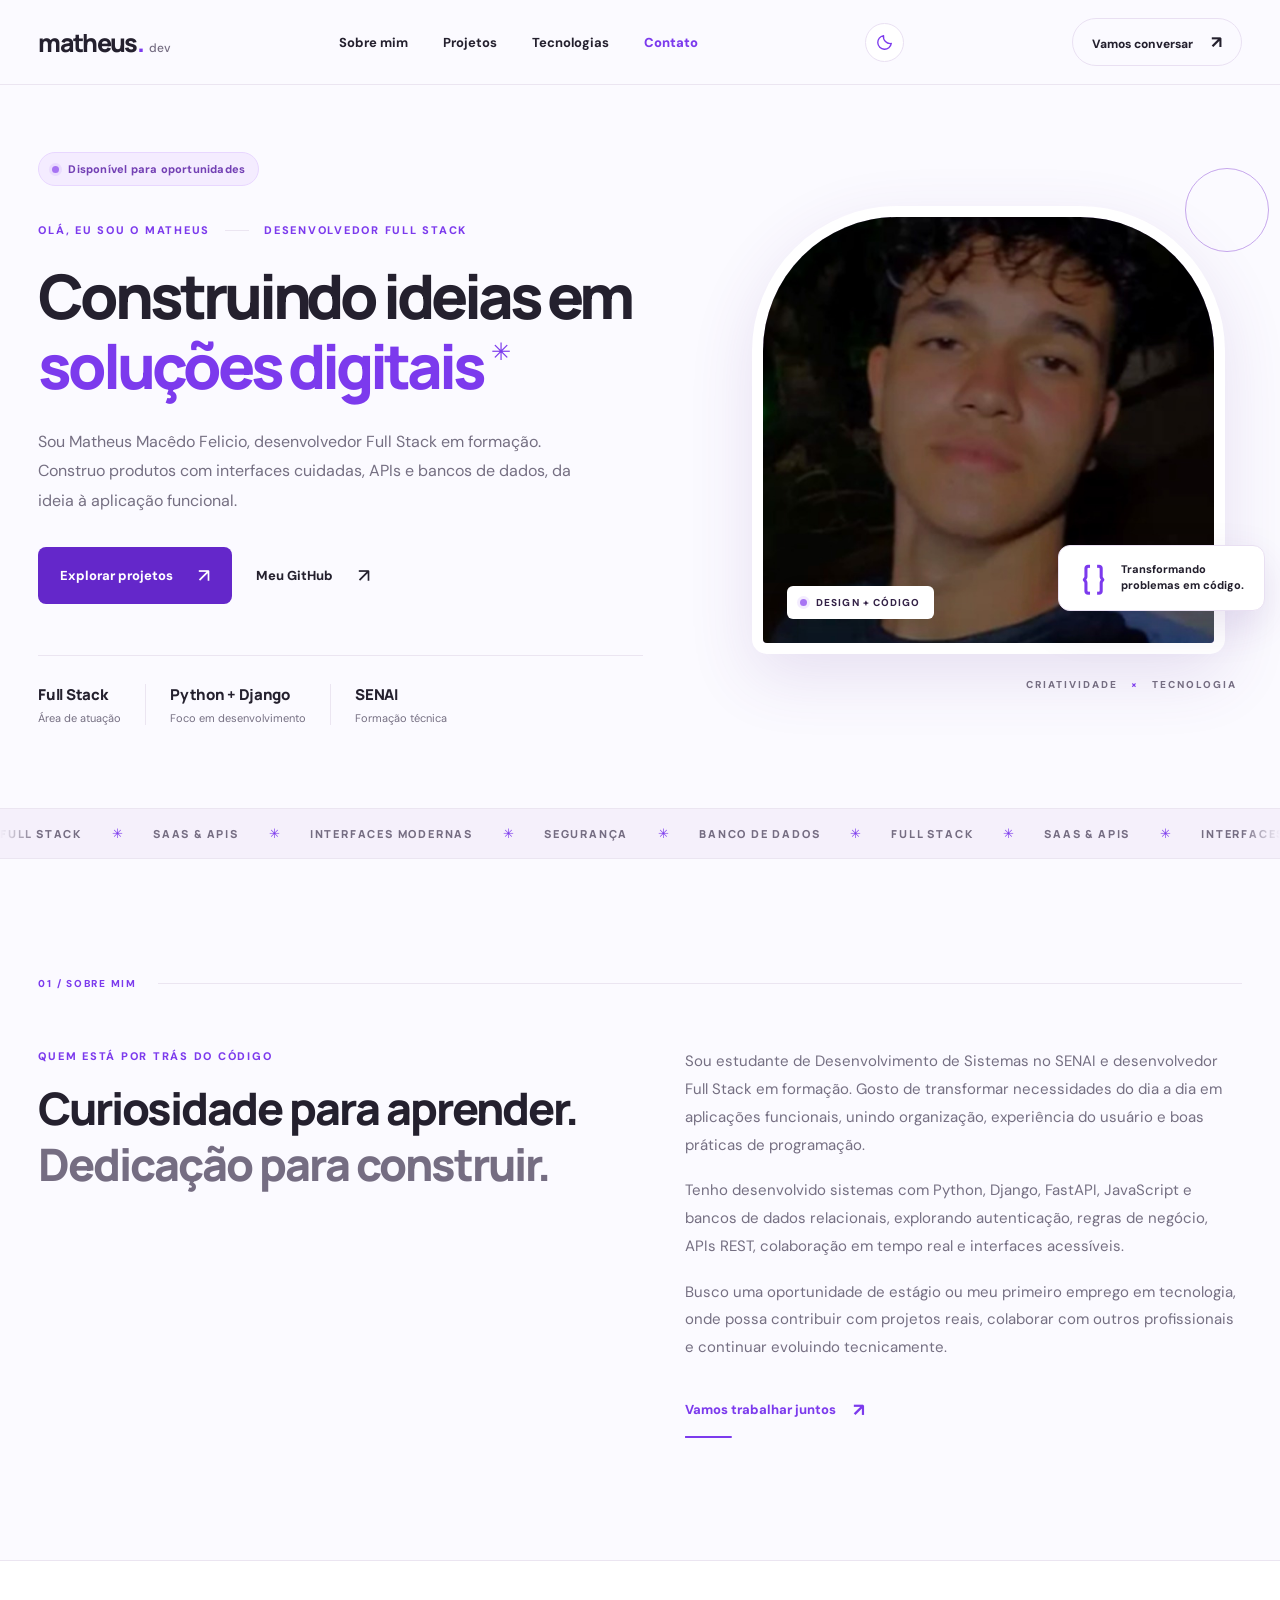
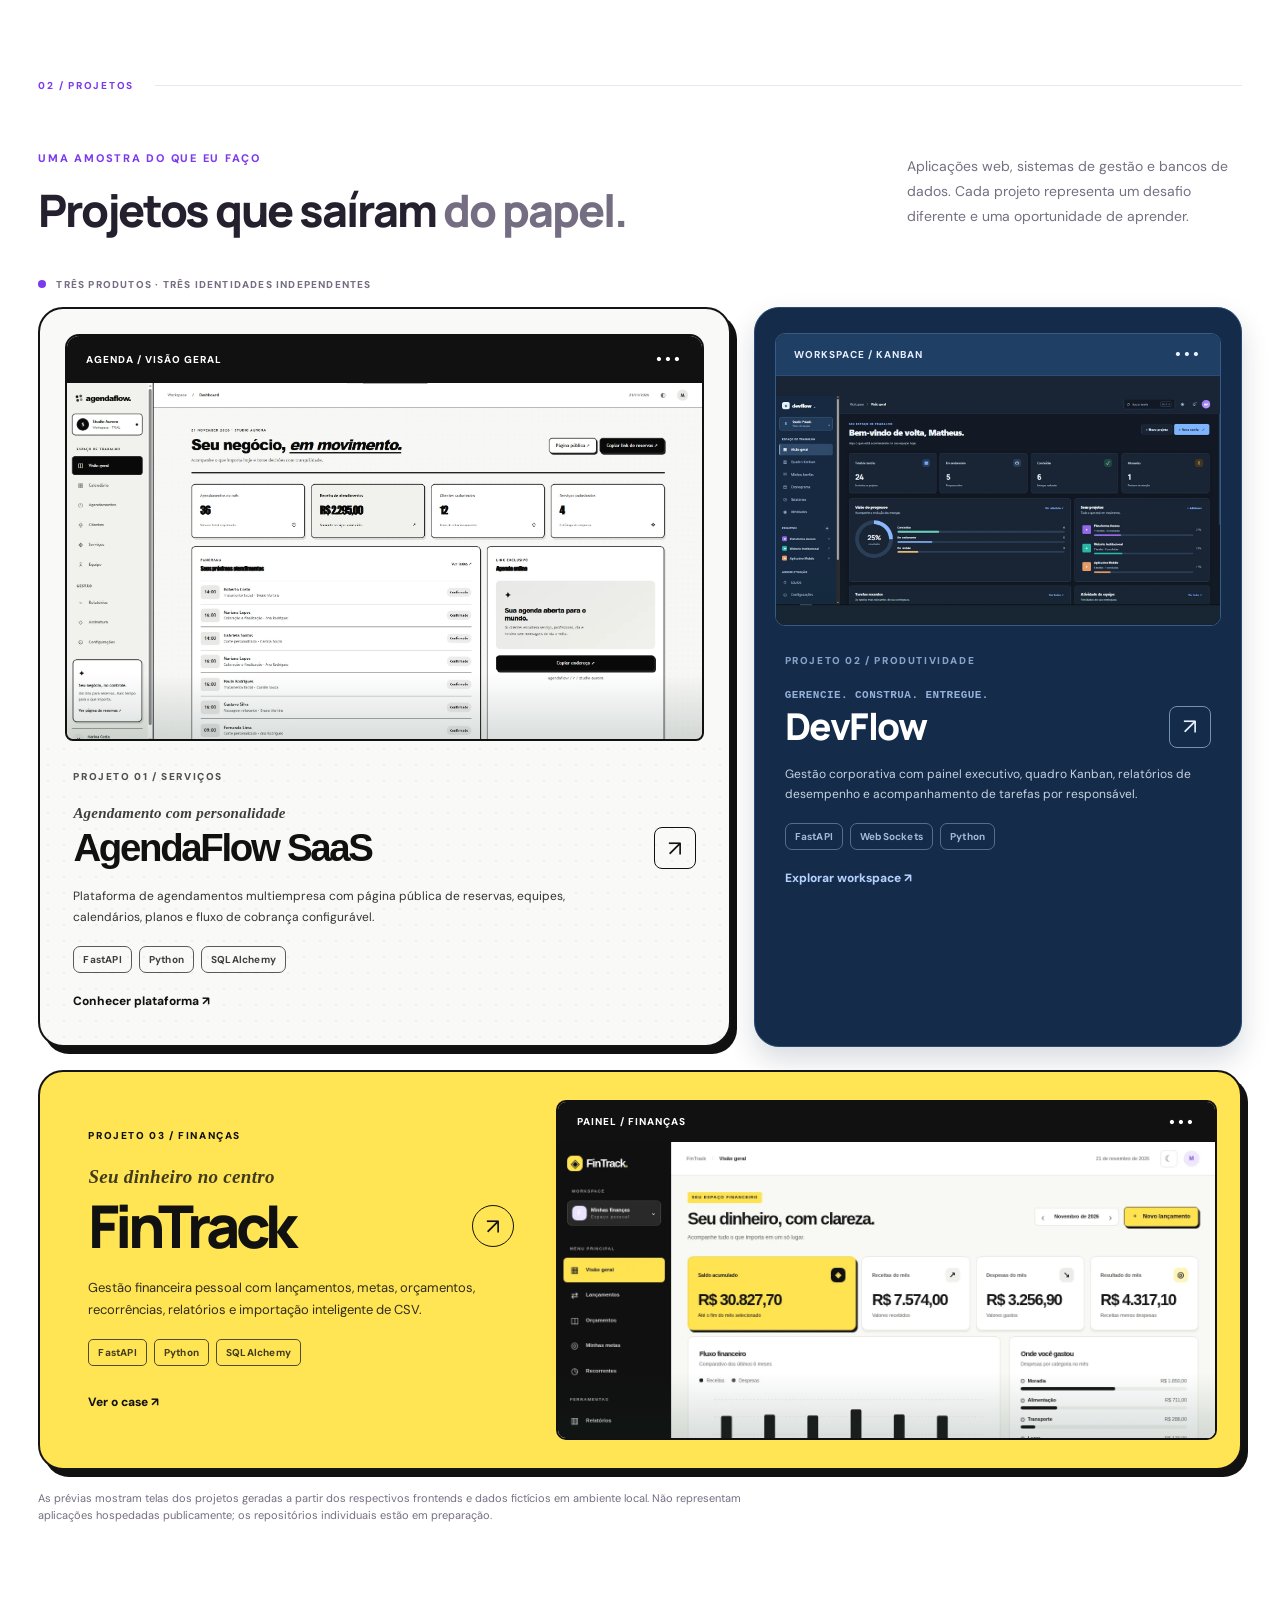
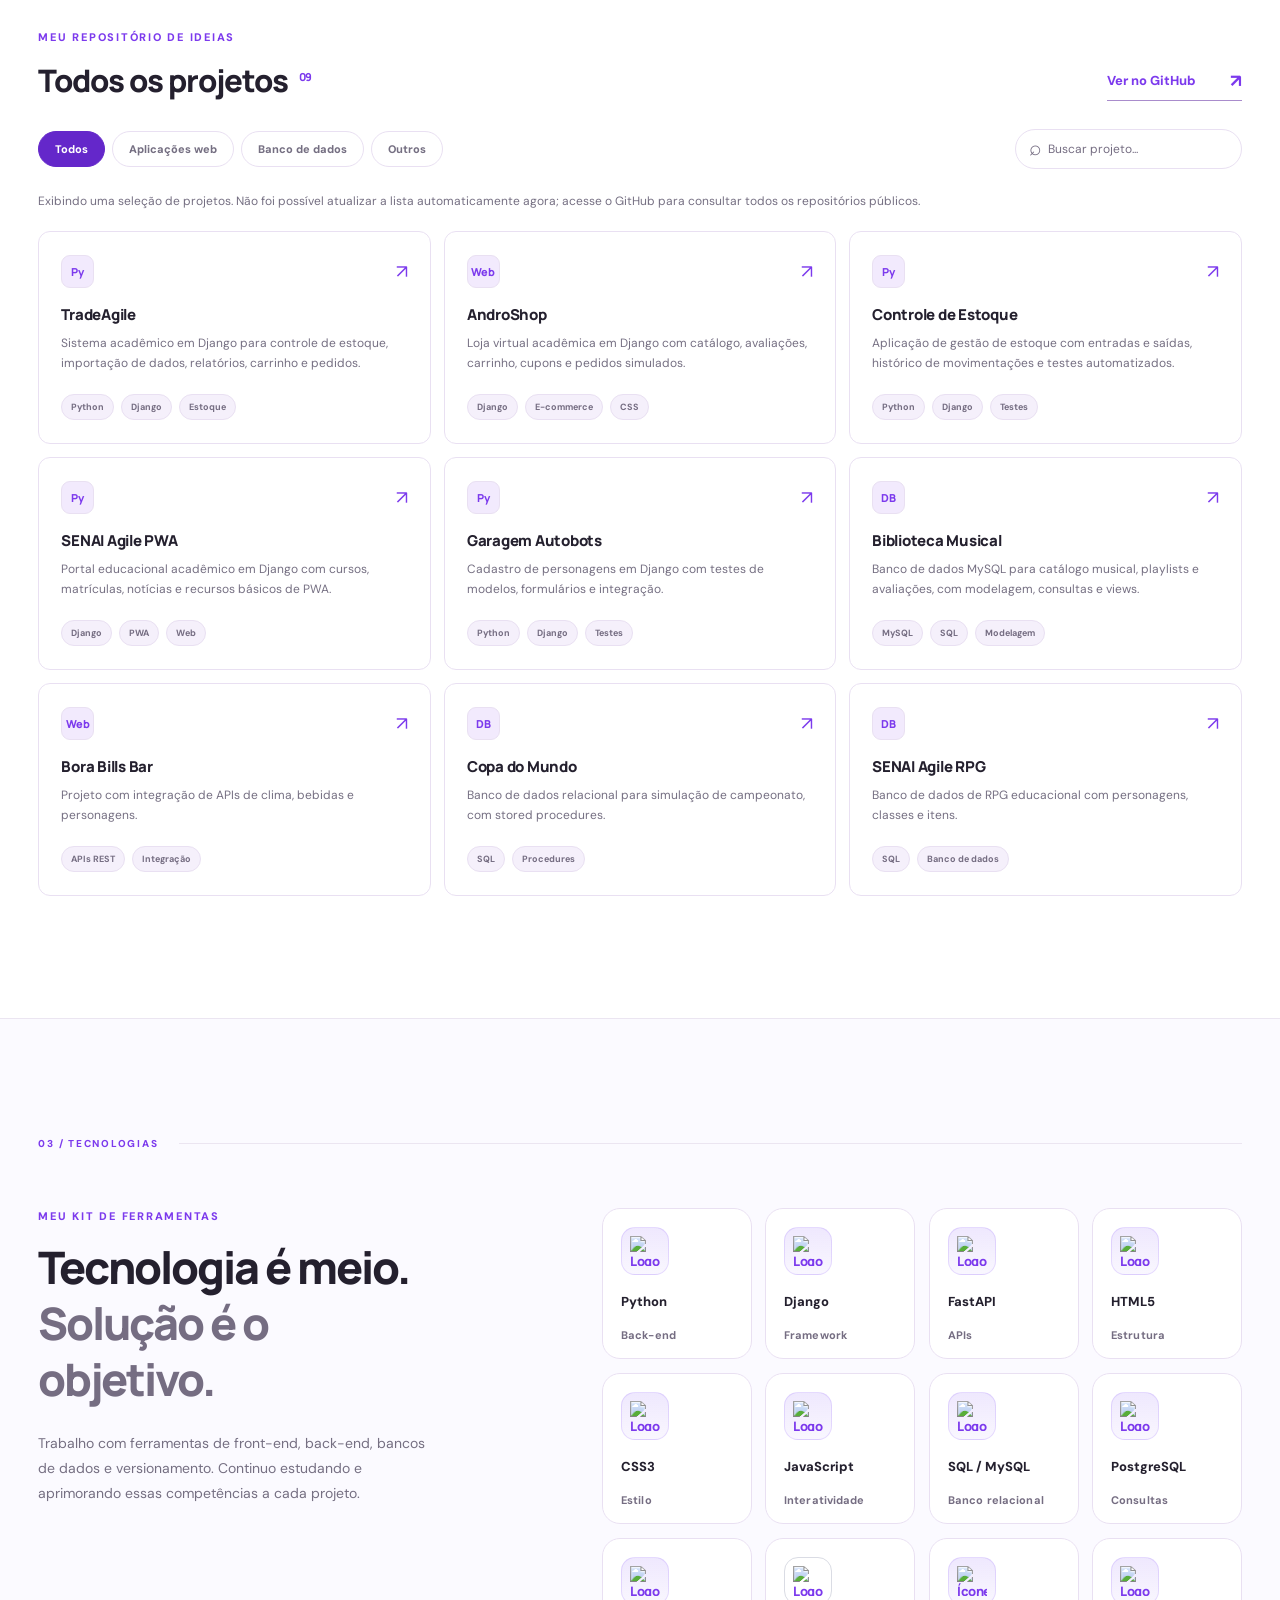
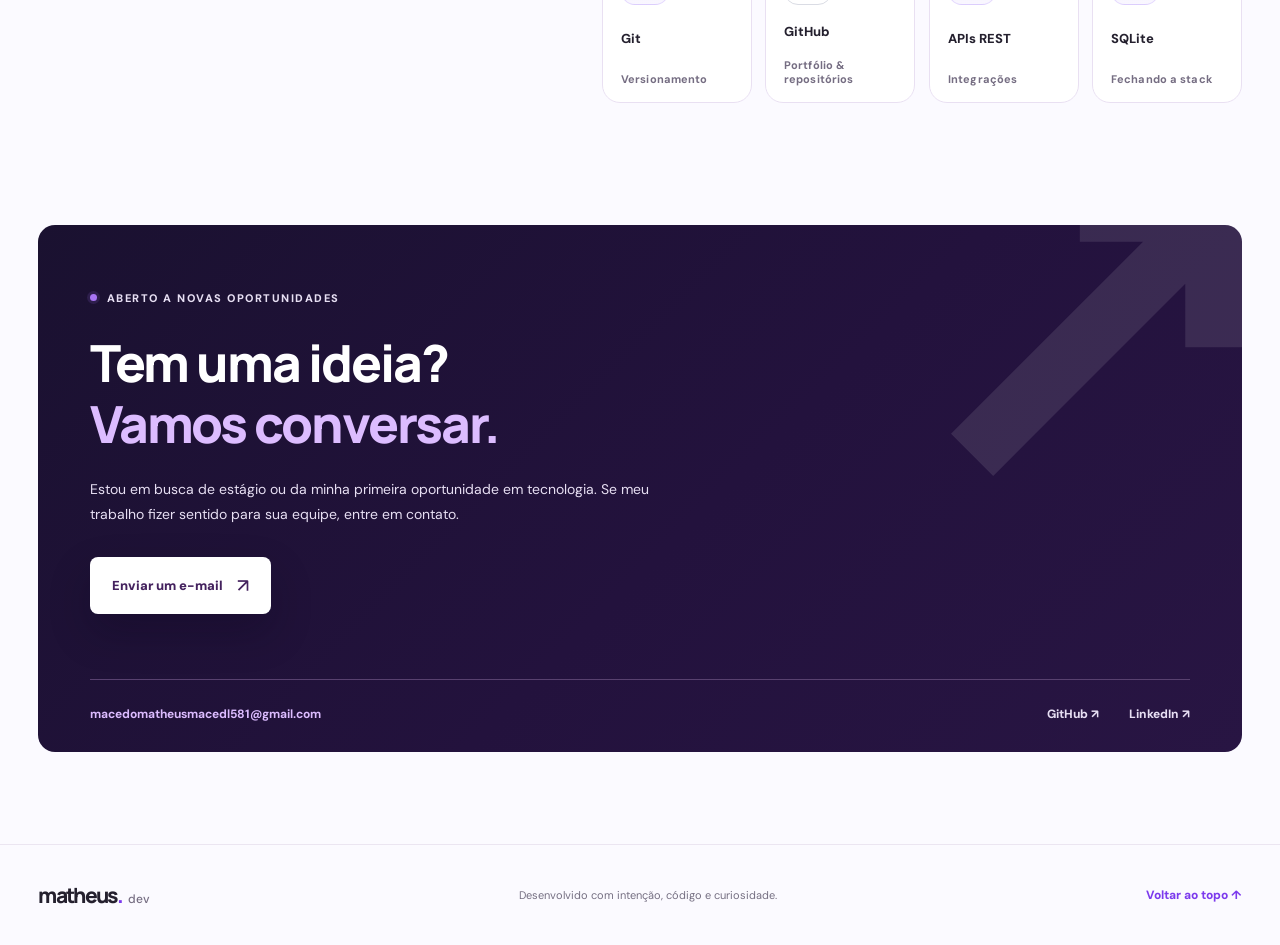
==== commit 58cb3fc7: "Reload full-bleed and seamless marquee assets" ====
--- a/index.html
+++ b/index.html
@@ -14,8 +14,8 @@
   <link rel="preconnect" href="https://fonts.googleapis.com" />
   <link rel="preconnect" href="https://fonts.gstatic.com" crossorigin />
   <link href="https://fonts.googleapis.com/css2?family=DM+Sans:wght@400;500;600;700&family=Manrope:wght@400;500;600;700;800&display=swap" rel="stylesheet" />
-  <link rel="stylesheet" href="./styles.css?v=21" />
-  <script defer src="./script.js?v=20"></script>
+  <link rel="stylesheet" href="./styles.css?v=22" />
+  <script defer src="./script.js?v=22"></script>
 </head>
 <body>
   <div class="scroll-progress" aria-hidden="true"><span id="scroll-progress-fill"></span></div>
--- a/styles.css
+++ b/styles.css
@@ -790,65 +790,98 @@
   .featured-card,.skill-item,.repo-card{will-change:auto}
 }
 
-/* DESKTOP FLUID WIDTH V21 — resoluções Full HD, QHD e ultrawide */
-/*
- * --container controla a largura do layout, não o tamanho físico do monitor.
- * 92vw aproveita melhor o espaço; 1960px evita linhas e cards excessivamente largos.
- */
-@media (min-width: 1200px) {
-  :root { --container: clamp(1200px, 92vw, 1960px); }
-  .container { padding-inline: clamp(34px, 2.8vw, 56px); }
-}
-
-/* Mais espaço disponível: conteúdo, imagem e títulos crescem em conjunto. */
-@media (min-width: 1500px) {
-  .hero {
-    grid-template-columns: minmax(0, 1.1fr) minmax(0, .9fr);
-    gap: clamp(52px, 4vw, 90px);
-    min-height: clamp(690px, 46vw, 780px);
+/* FULL-BLEED LAYOUT V22 — preenchimento lateral real */
+/* A largura externa não fica mais presa a 1200, 1960 ou outro limite. */
+:root{--page-gutter:clamp(18px,3vw,82px);--container:100%}
+.container{
+  width:100%;
+  max-width:none;
+  margin-inline:0;
+  padding-inline:var(--page-gutter);
+}
+.site-header .nav-inner,.site-footer .footer-inner{max-width:none}
+.contact-wrap{padding-inline:var(--page-gutter)}
+.contact-panel.container{
+  width:100%;
+  max-width:none;
+  margin-inline:0;
+  padding-inline:clamp(26px,4vw,100px);
+}
+/* Mantém a faixa fluindo mesmo ao passar o mouse sobre ela. */
+.ticker{width:100%;max-width:none}
+.ticker-mask{
+  width:100%;
+  max-width:none;
+  overflow:hidden;
+  mask-image:linear-gradient(90deg,transparent 0%,#000 3%,#000 97%,transparent 100%);
+  -webkit-mask-image:linear-gradient(90deg,transparent 0%,#000 3%,#000 97%,transparent 100%);
+}
+.ticker-track{
+  display:flex;
+  width:max-content;
+  gap:0;
+  flex-wrap:nowrap;
+  animation:ticker-slide var(--ticker-duration,36s) linear infinite;
+  will-change:transform;
+}
+.ticker-set{display:flex;align-items:center;flex:none;white-space:nowrap}
+.ticker:has(.ticker-track:hover) .ticker-track{animation-play-state:running}
+@keyframes ticker-slide{
+  from{transform:translate3d(0,0,0)}
+  to{transform:translate3d(-50%,0,0)}
+}
+@media(min-width:921px){
+  .hero{
+    grid-template-columns:minmax(0,1.15fr) minmax(0,.85fr);
+    gap:clamp(30px,4vw,105px);
   }
-  .hero-copy { max-width: 880px; }
-  .hero h1 {
-    font-size: clamp(70px, 4.25vw, 86px);
-    line-height: 1.11;
-    letter-spacing: -.055em;
-    max-width: 870px;
+  .hero-copy{max-width:none}
+  .hero-visual{
+    width:100%;
+    max-width:720px;
+    justify-self:end;
+    margin-inline:0;
+    padding-right:clamp(12px,1.3vw,24px);
   }
-  .hero-description { max-width: 650px; font-size: clamp(16px, .92vw, 18px); }
-  .hero-visual { width: 100%; max-width: 630px; justify-self: end; }
-  .photo-frame { height: clamp(500px, 34vw, 590px); }
-  .hero-metrics { gap: clamp(24px, 2.25vw, 42px); }
-  .hero-metrics strong { font-size: 16px; }
-  .section { padding-block: clamp(118px, 7.2vw, 148px); }
-  .about-content { grid-template-columns: minmax(0, 1fr) minmax(0, 1fr); gap: clamp(88px, 6vw, 138px); }
-  .about-right { max-width: 730px; font-size: 16px; }
-  .projects-intro { gap: clamp(55px, 5vw, 110px); }
-  .projects-intro h2 { max-width: 850px; }
-  .projects-intro > p { max-width: 455px; font-size: 15px; }
-  .featured-grid { gap: clamp(23px, 1.8vw, 33px); }
-  .featured-card { min-height: 600px; }
-  .featured-agendaflow .showcase-copy,
-  .featured-devflow .showcase-copy { padding: 34px 40px 40px; }
-  .featured-fintrack { min-height: 455px; }
-  .featured-fintrack .showcase-copy { padding: 42px 50px 44px 54px; }
-  .all-projects-grid { gap: clamp(15px, 1.35vw, 25px); }
-  .repo-card { padding: 27px; }
-  .skills-layout {
-    grid-template-columns: minmax(0, .82fr) minmax(0, 1.18fr);
-    gap: clamp(72px, 5.2vw, 124px);
+  .photo-frame{height:clamp(425px,35vw,660px)}
+  .hero h1{max-width:900px}
+  .projects-intro h2{max-width:900px}
+  .all-projects-grid,.featured-grid,.skills-layout,.about-content{min-width:0}
+}
+@media(min-width:1500px){
+  .hero{
+    grid-template-columns:minmax(0,1.05fr) minmax(0,.95fr);
+    gap:clamp(48px,4.5vw,120px);
   }
-  .skills-copy h2 { max-width: 570px; }
-  .skills-copy > p:last-child { max-width: 500px; }
-  .skills-grid { gap: clamp(14px, 1.25vw, 24px); }
-  .contact-left { max-width: 750px; }
-  .contact-panel { padding: clamp(66px, 4vw, 85px) clamp(68px, 4.7vw, 100px) 36px; }
-}
-
-@media (min-width: 2050px) {
-  /* Mantém boa legibilidade no ultrawide, sem deixar a página muito vazia. */
-  .container { padding-inline: 58px; }
-  .hero { gap: 92px; }
-  .hero-visual { max-width: 660px; }
-  .hero h1 { font-size: 88px; }
-  .featured-card { min-height: 630px; }
-}
+  .hero h1{
+    max-width:1000px;
+    font-size:clamp(72px,4.4vw,100px);
+  }
+  .hero-description{max-width:760px}
+  .hero-visual{width:100%;max-width:820px;justify-self:end}
+  .photo-frame{height:clamp(535px,33vw,710px)}
+  .featured-grid{gap:clamp(23px,1.8vw,42px)}
+  .skills-layout{gap:clamp(65px,5vw,145px)}
+}
+@media(min-width:2400px){
+  .hero h1{font-size:clamp(94px,4.2vw,112px)}
+  .hero-visual{max-width:900px}
+  .photo-frame{height:clamp(690px,32vw,785px)}
+  .about-right{max-width:860px}
+}
+@media(max-width:920px){
+  :root{--page-gutter:clamp(20px,4vw,36px)}
+  .main-nav{padding-inline:var(--page-gutter)}
+  .contact-panel.container{padding-inline:clamp(24px,5vw,42px)}
+}
+@media(max-width:480px){
+  :root{--page-gutter:18px}
+  .contact-panel.container{padding-inline:22px}
+}
+@media(max-width:360px){
+  :root{--page-gutter:15px}
+  .contact-panel.container{padding-inline:18px}
+}
+@media(prefers-reduced-motion:reduce){
+  .ticker-track{animation:none!important;will-change:auto}
+}
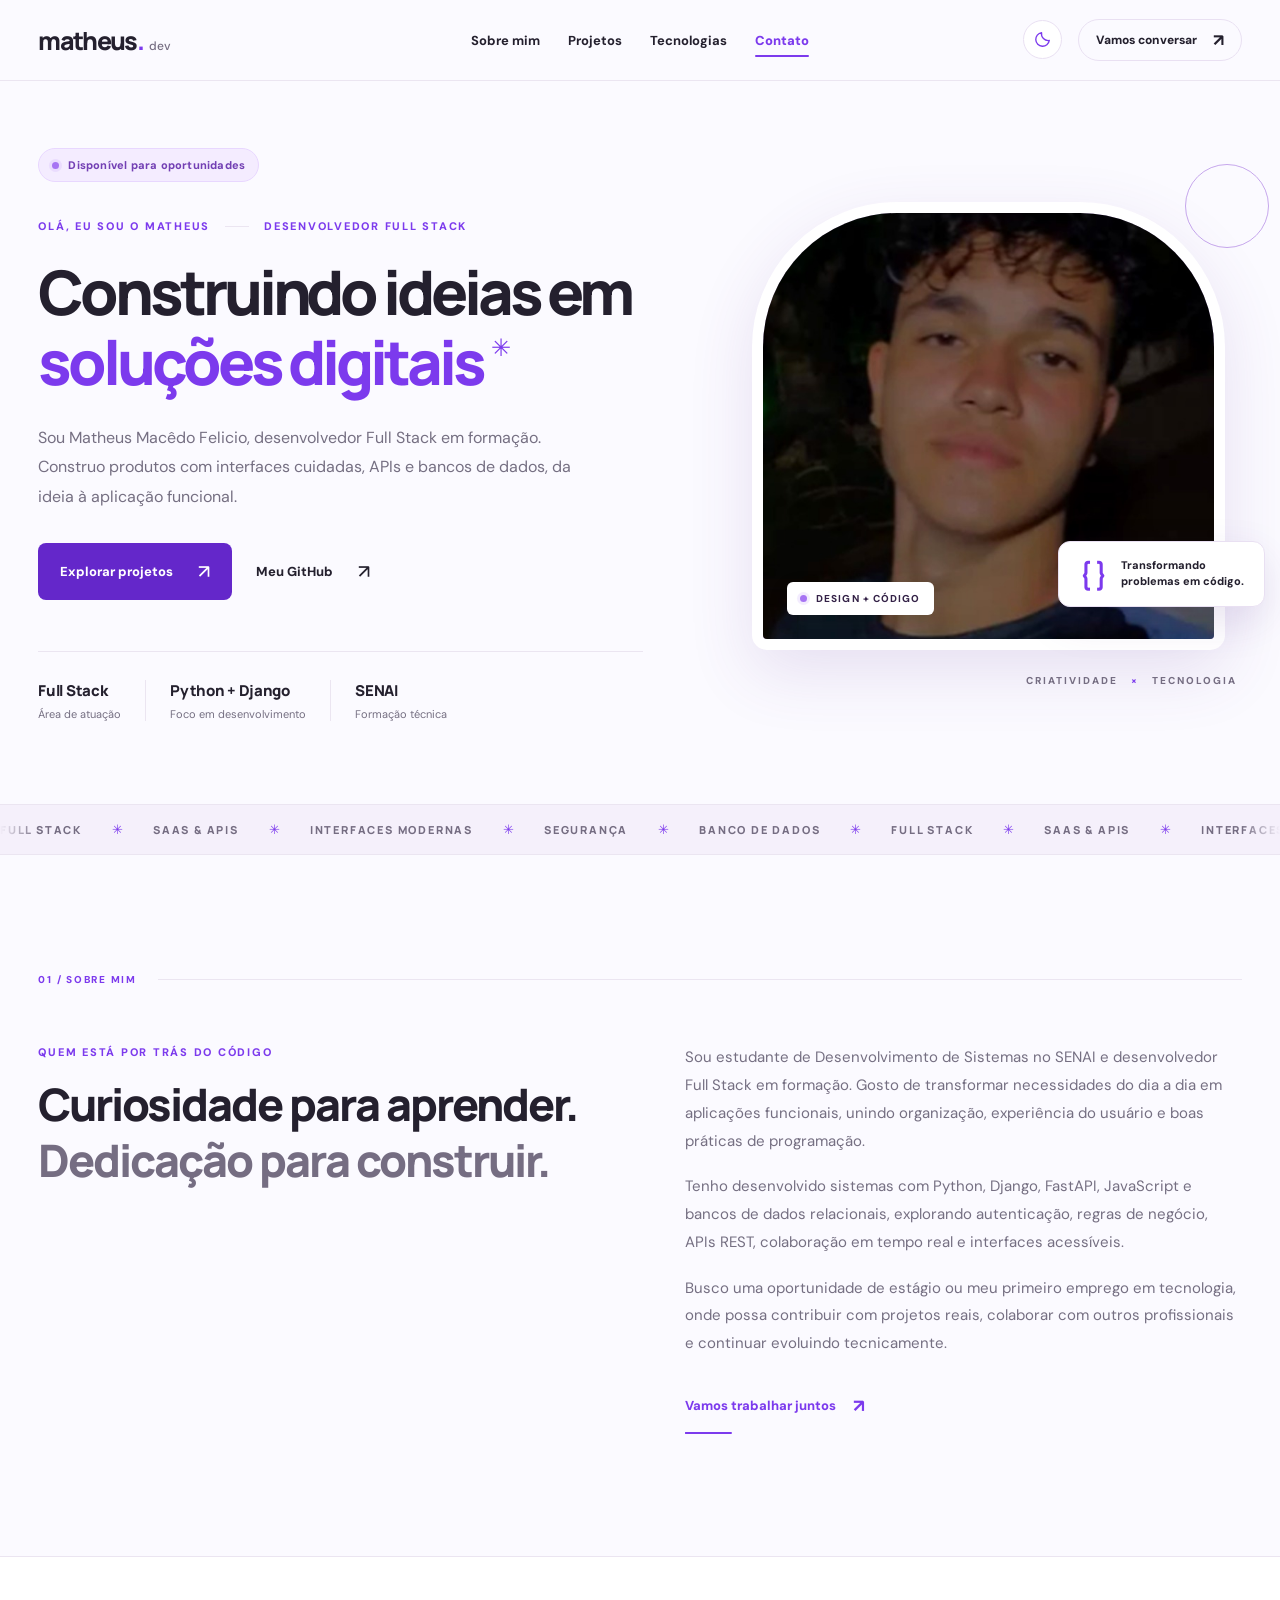
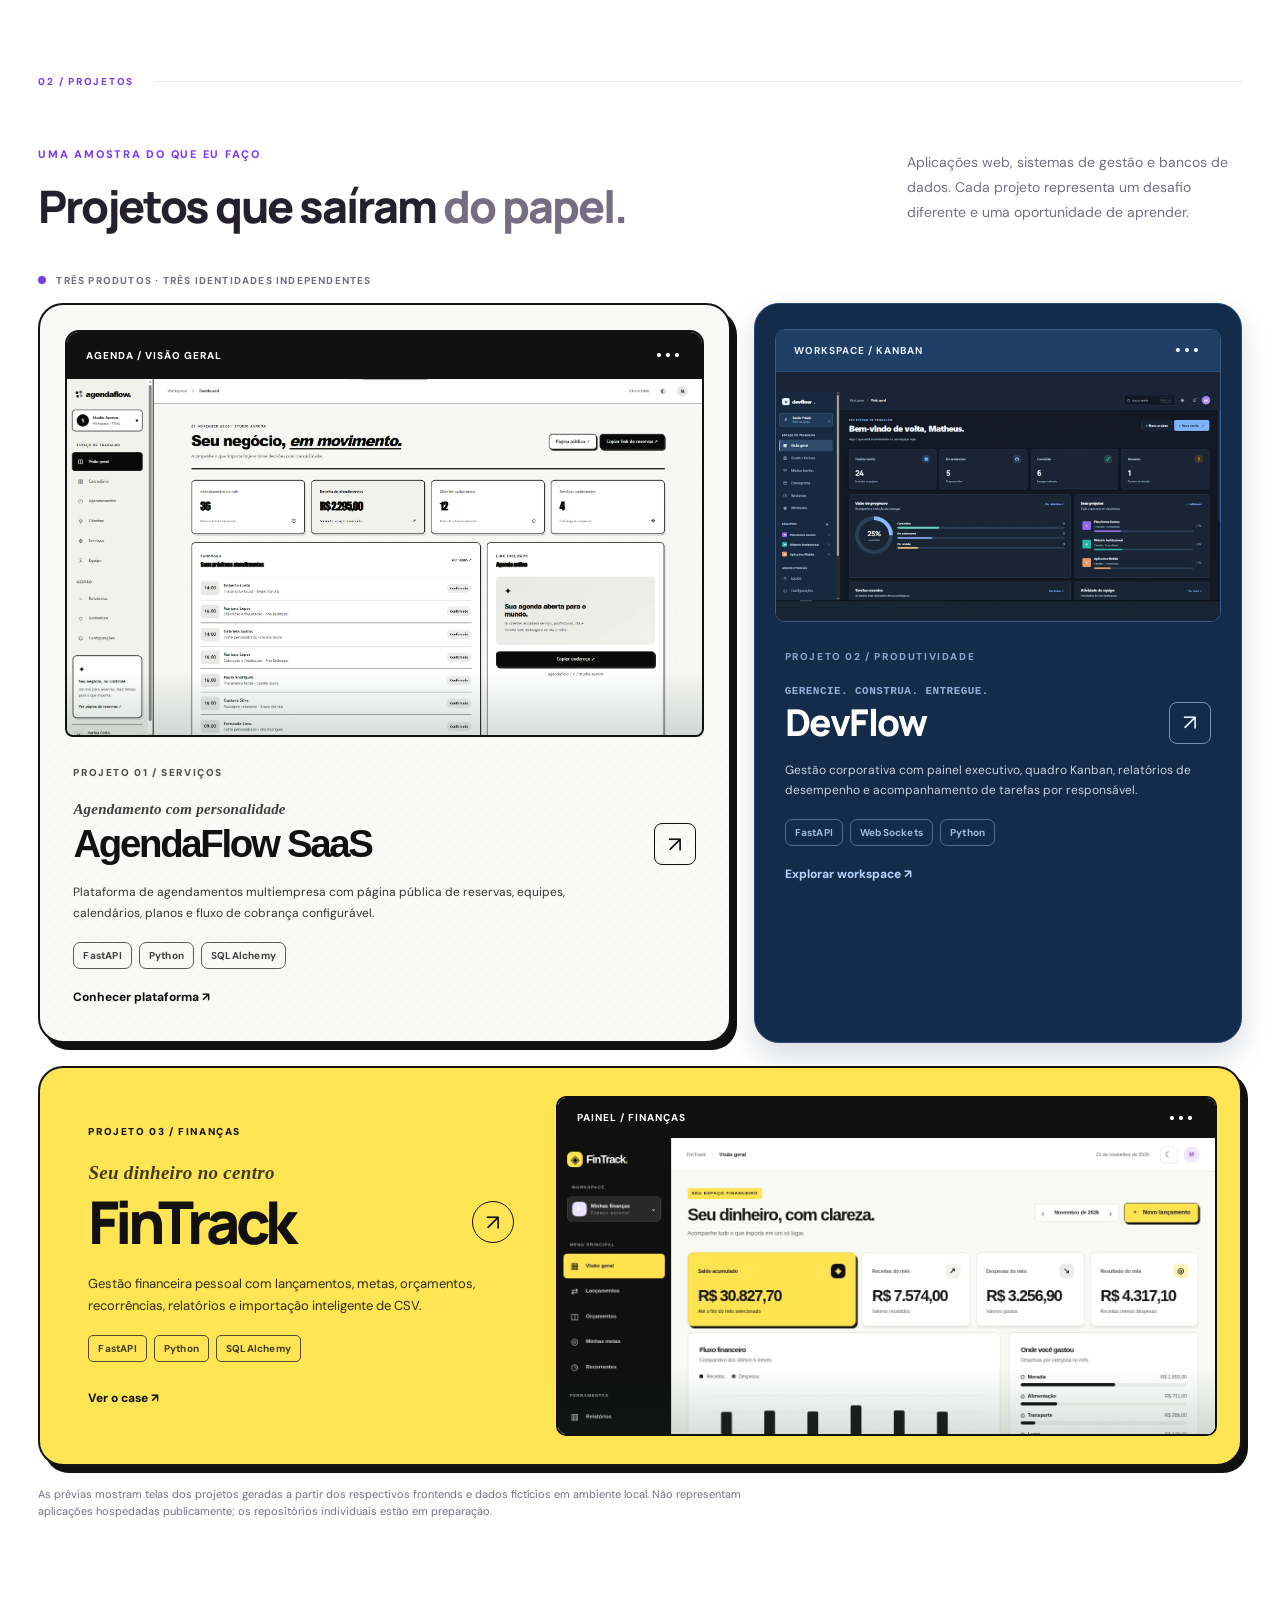
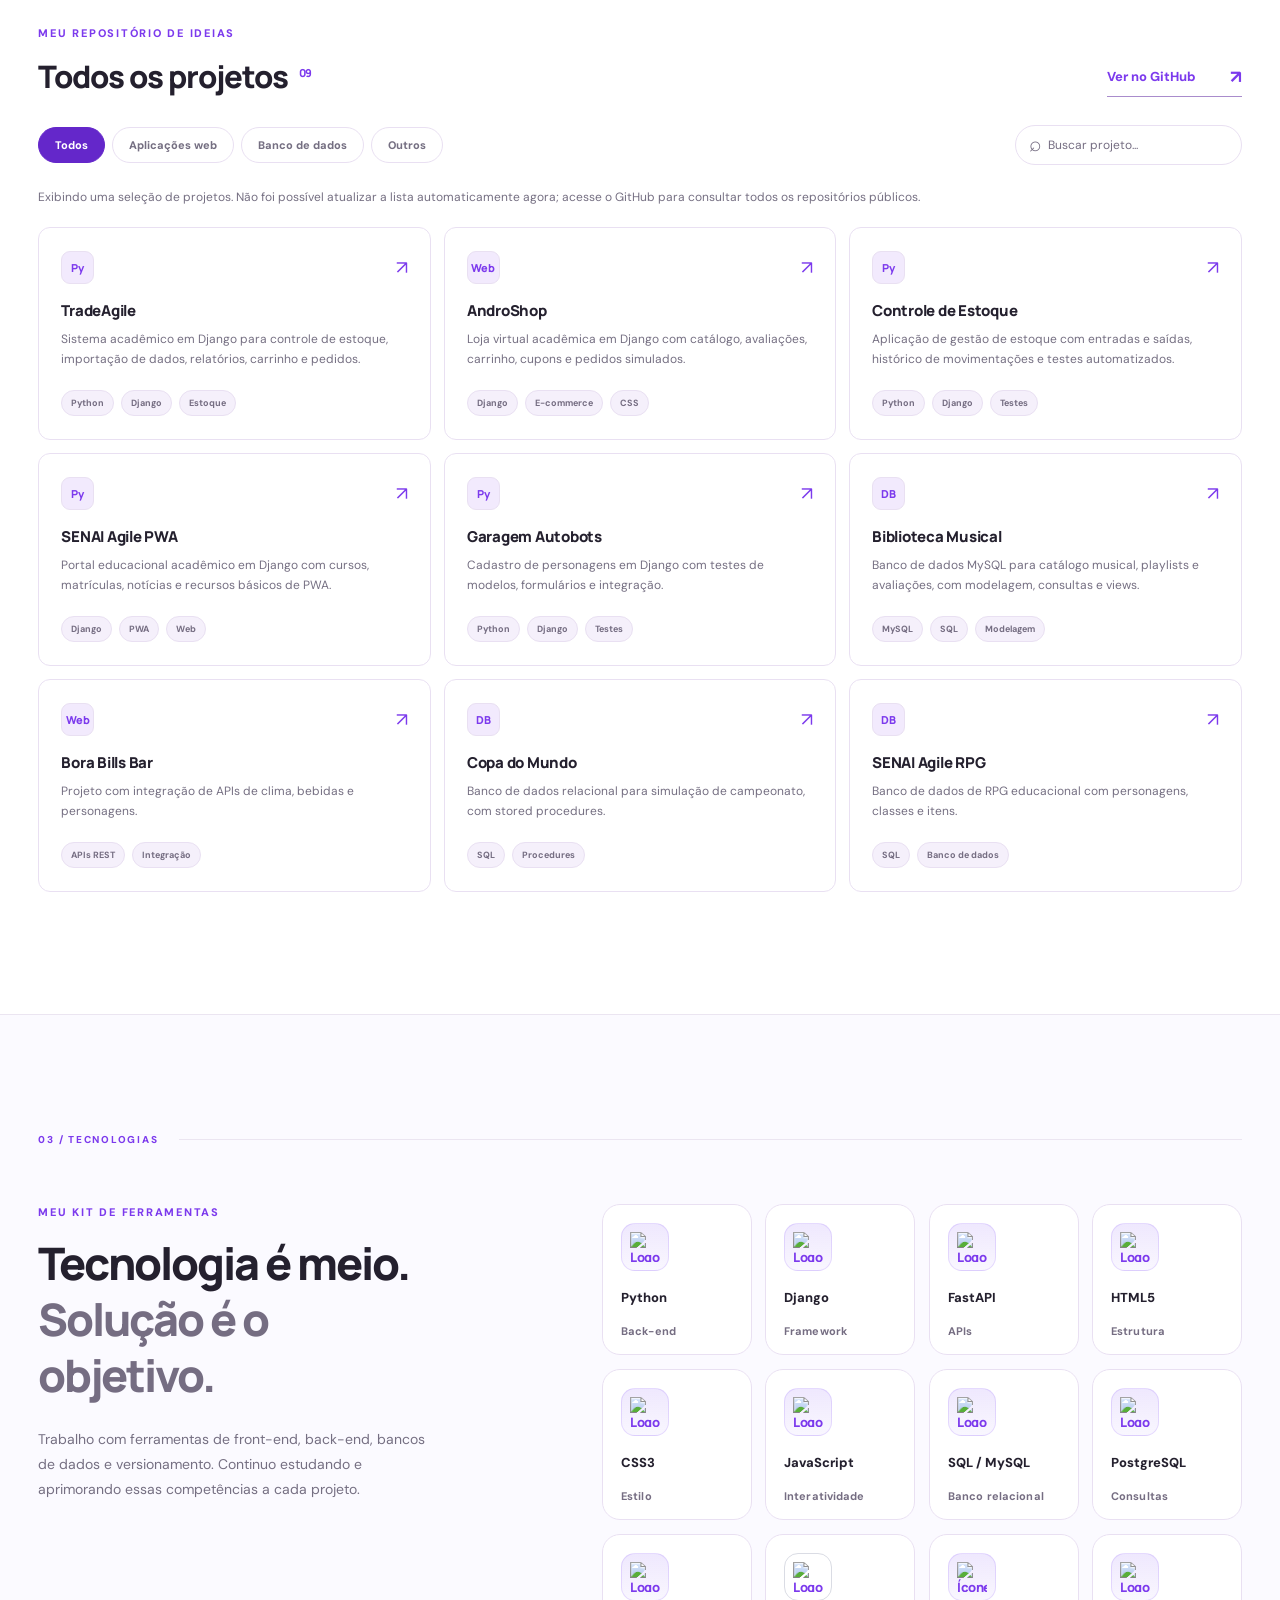
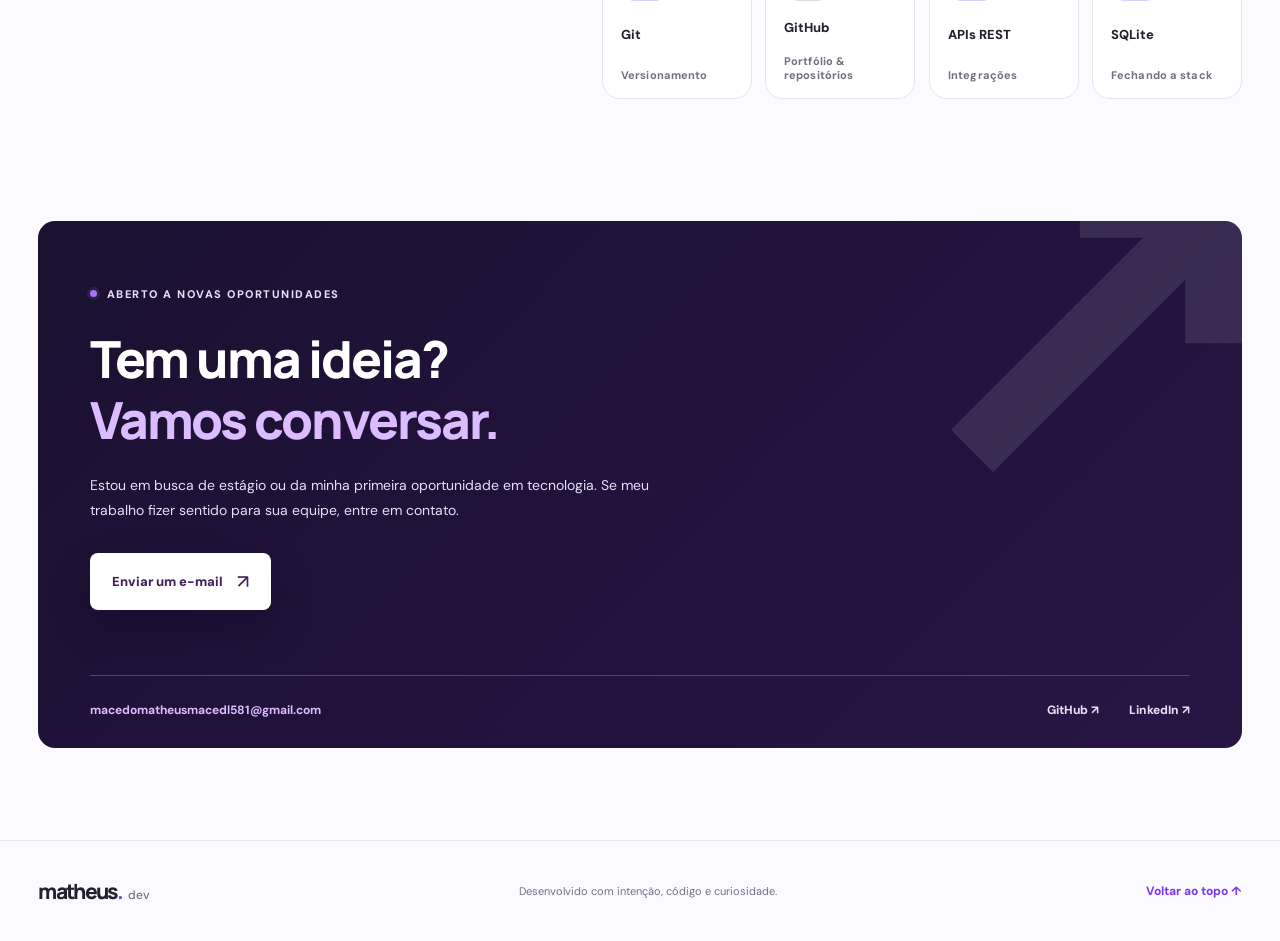
==== commit ec73bac4: "Group theme and contact controls and align header navigation" ====
--- a/index.html
+++ b/index.html
@@ -14,7 +14,7 @@
   <link rel="preconnect" href="https://fonts.googleapis.com" />
   <link rel="preconnect" href="https://fonts.gstatic.com" crossorigin />
   <link href="https://fonts.googleapis.com/css2?family=DM+Sans:wght@400;500;600;700&family=Manrope:wght@400;500;600;700;800&display=swap" rel="stylesheet" />
-  <link rel="stylesheet" href="./styles.css?v=22" />
+  <link rel="stylesheet" href="./styles.css?v=23" />
   <script defer src="./script.js?v=22"></script>
 </head>
 <body>
@@ -24,17 +24,19 @@
   <header class="site-header">
     <div class="container nav-inner">
       <a href="#topo" class="brand" aria-label="Matheus Macêdo, início">matheus<span class="brand-period">.</span><span class="brand-subtitle">dev</span></a>
-      <button class="mobile-toggle" id="mobile-toggle" aria-label="Abrir menu" aria-controls="nav-links" aria-expanded="false">
-        <span></span><span></span><span></span>
-      </button>
       <nav id="nav-links" class="main-nav" aria-label="Menu principal">
         <a href="#sobre">Sobre mim</a>
         <a href="#projetos">Projetos</a>
         <a href="#habilidades">Tecnologias</a>
         <a href="#contato">Contato</a>
       </nav>
+      <div class="nav-actions">
       <button class="theme-toggle" id="theme-toggle" type="button" aria-label="Ativar modo escuro" title="Alternar modo claro e escuro"><svg class="theme-sun" viewBox="0 0 24 24" fill="none" stroke="currentColor" stroke-width="1.7" stroke-linecap="round" stroke-linejoin="round" aria-hidden="true"><circle cx="12" cy="12" r="4"/><path d="M12 2v2m0 16v2M4.93 4.93l1.42 1.42m11.3 11.3 1.42 1.42M2 12h2m16 0h2M4.93 19.07l1.42-1.42m11.3-11.3 1.42-1.42"/></svg><svg class="theme-moon" viewBox="0 0 24 24" fill="none" stroke="currentColor" stroke-width="1.7" stroke-linecap="round" stroke-linejoin="round" aria-hidden="true"><path d="M20.6 13.2A8.5 8.5 0 0 1 10.8 3.4 8.6 8.6 0 1 0 20.6 13.2Z"/></svg></button>
+      <button class="mobile-toggle" id="mobile-toggle" aria-label="Abrir menu" aria-controls="nav-links" aria-expanded="false">
+        <span></span><span></span><span></span>
+      </button>
       <a class="nav-cta" href="#contato">Vamos conversar <span aria-hidden="true">↗</span></a>
+      </div>
     </div>
   </header>
 
--- a/styles.css
+++ b/styles.css
@@ -885,3 +885,126 @@
 @media(prefers-reduced-motion:reduce){
   .ticker-track{animation:none!important;will-change:auto}
 }
+
+/* HEADER REBALANCE V23 — marca / menu / acoes */
+@media(min-width:921px){
+  .site-header .nav-inner{
+    display:grid;
+    grid-template-columns:minmax(185px,1fr) auto minmax(185px,1fr);
+    align-items:center;
+    column-gap:clamp(16px,2vw,36px);
+    min-height:80px;
+  }
+  .site-header .brand{grid-column:1;justify-self:start;margin:0}
+  .site-header .main-nav{
+    grid-column:2;
+    justify-self:center;
+    display:flex;
+    align-items:center;
+    justify-content:center;
+    gap:clamp(18px,2.2vw,43px);
+    min-width:max-content;
+    margin:0;
+  }
+  .site-header .main-nav a{
+    position:relative;
+    display:inline-flex;
+    align-items:center;
+    min-height:44px;
+    font-size:13px;
+    white-space:nowrap;
+    transition:color .18s ease;
+  }
+  .site-header .main-nav a::after{
+    content:"";
+    position:absolute;
+    bottom:5px;
+    left:0;
+    right:0;
+    height:2px;
+    border-radius:2px;
+    background:var(--primary);
+    transform:scaleX(0);
+    transform-origin:center;
+    transition:transform .2s ease;
+  }
+  .site-header .main-nav a:is(:hover,:focus-visible,.nav-active)::after{transform:scaleX(1)}
+  .site-header .nav-actions{
+    grid-column:3;
+    justify-self:end;
+    display:flex;
+    align-items:center;
+    justify-content:flex-end;
+    gap:clamp(12px,1.2vw,22px);
+    min-width:max-content;
+  }
+  .site-header .nav-actions .theme-toggle{margin:0}
+  .site-header .nav-actions .nav-cta{
+    display:inline-flex;
+    align-items:center;
+    justify-content:space-between;
+    gap:16px;
+    min-height:42px;
+    margin:0;
+    padding:10px 17px;
+    line-height:1.2;
+  }
+  .site-header .nav-actions .nav-cta span{margin:0}
+  .site-header .nav-actions .mobile-toggle{display:none}
+}
+@media(min-width:921px) and (max-width:1120px){
+  .site-header .nav-inner{grid-template-columns:minmax(135px,1fr) auto minmax(190px,1fr);column-gap:12px}
+  .site-header .main-nav{gap:clamp(13px,1.7vw,20px)}
+  .site-header .main-nav a{font-size:12px}
+  .site-header .nav-actions{gap:10px}
+  .site-header .nav-actions .nav-cta{gap:9px;padding-inline:13px;font-size:11px}
+}
+@media(max-width:920px){
+  .site-header .nav-inner{
+    display:grid;
+    grid-template-columns:minmax(0,1fr) auto;
+    align-items:center;
+    min-height:72px;
+    column-gap:12px;
+  }
+  .site-header .brand{grid-column:1;justify-self:start;margin:0}
+  .site-header .nav-actions{
+    grid-column:2;
+    display:flex;
+    align-items:center;
+    justify-content:flex-end;
+    gap:10px;
+    min-width:0;
+  }
+  .site-header .nav-actions .theme-toggle{
+    order:1;
+    display:grid;
+    margin:0;
+    width:40px;
+    height:40px;
+  }
+  .site-header .nav-actions .mobile-toggle{
+    order:2;
+    display:flex;
+    margin:0;
+    width:42px;
+    height:42px;
+  }
+  .site-header .nav-actions .nav-cta{display:none}
+  .site-header .main-nav{
+    top:100%;
+    left:0;
+    right:0;
+    width:100%;
+    max-height:min(72dvh,520px);
+    padding:9px var(--page-gutter) 19px;
+  }
+  .site-header .main-nav:not(.is-open){display:none}
+  .site-header .main-nav.is-open{display:flex}
+}
+@media(max-width:480px){
+  .site-header .nav-inner{column-gap:8px}
+  .site-header .nav-actions{gap:8px}
+  .site-header .nav-actions .theme-toggle,
+  .site-header .nav-actions .mobile-toggle{width:39px;height:39px}
+}
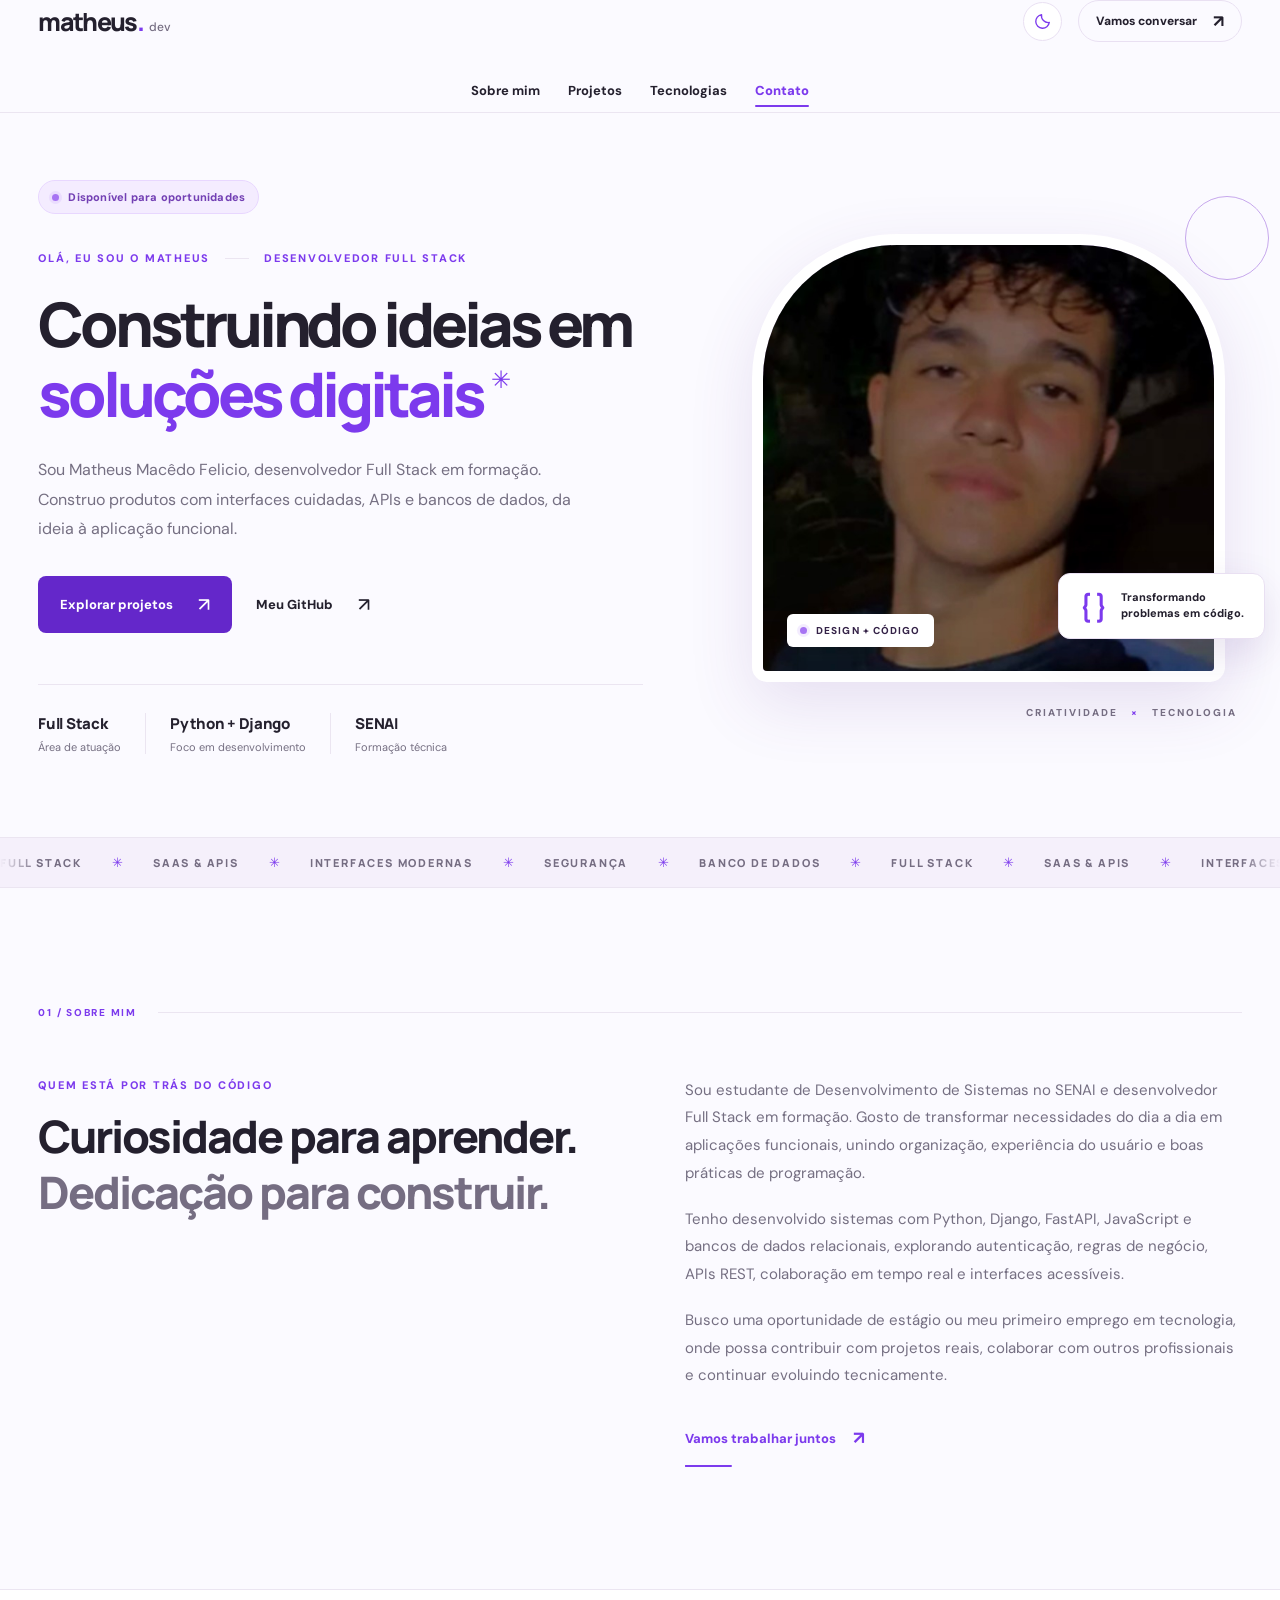
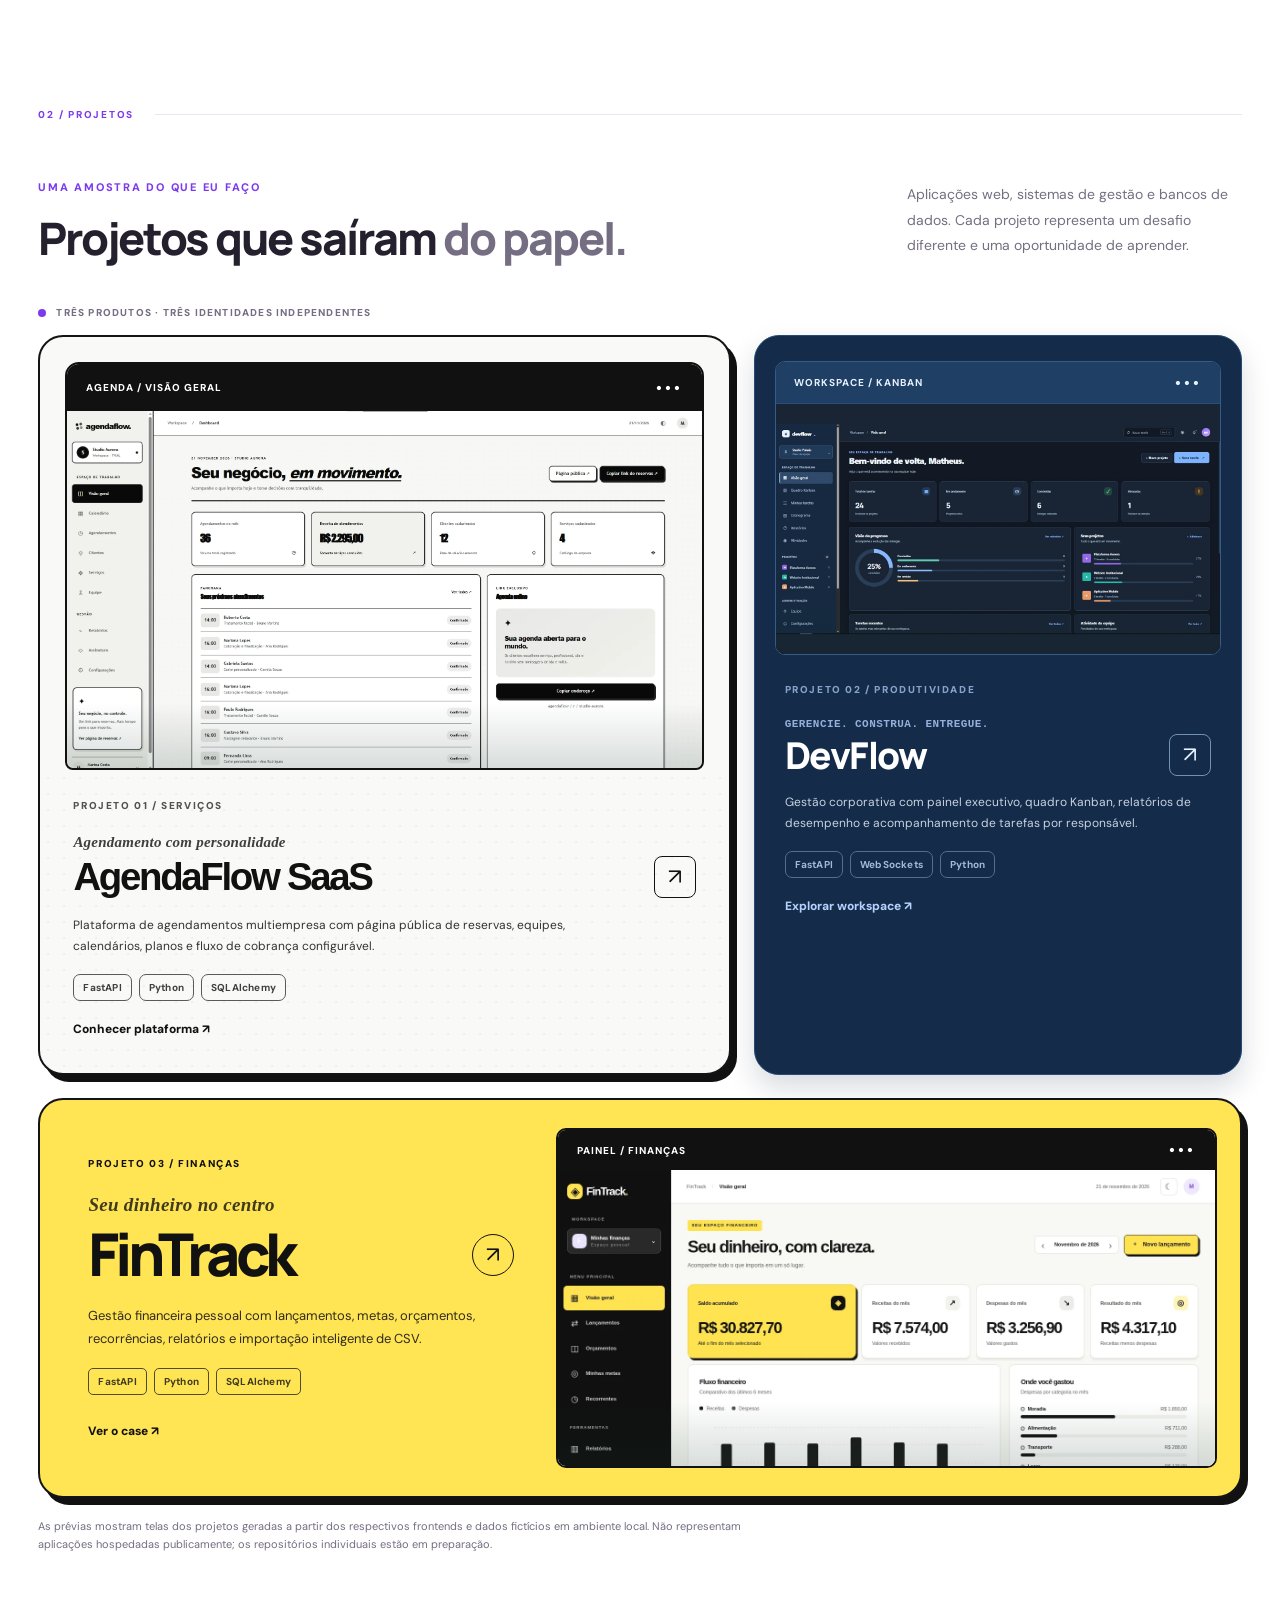
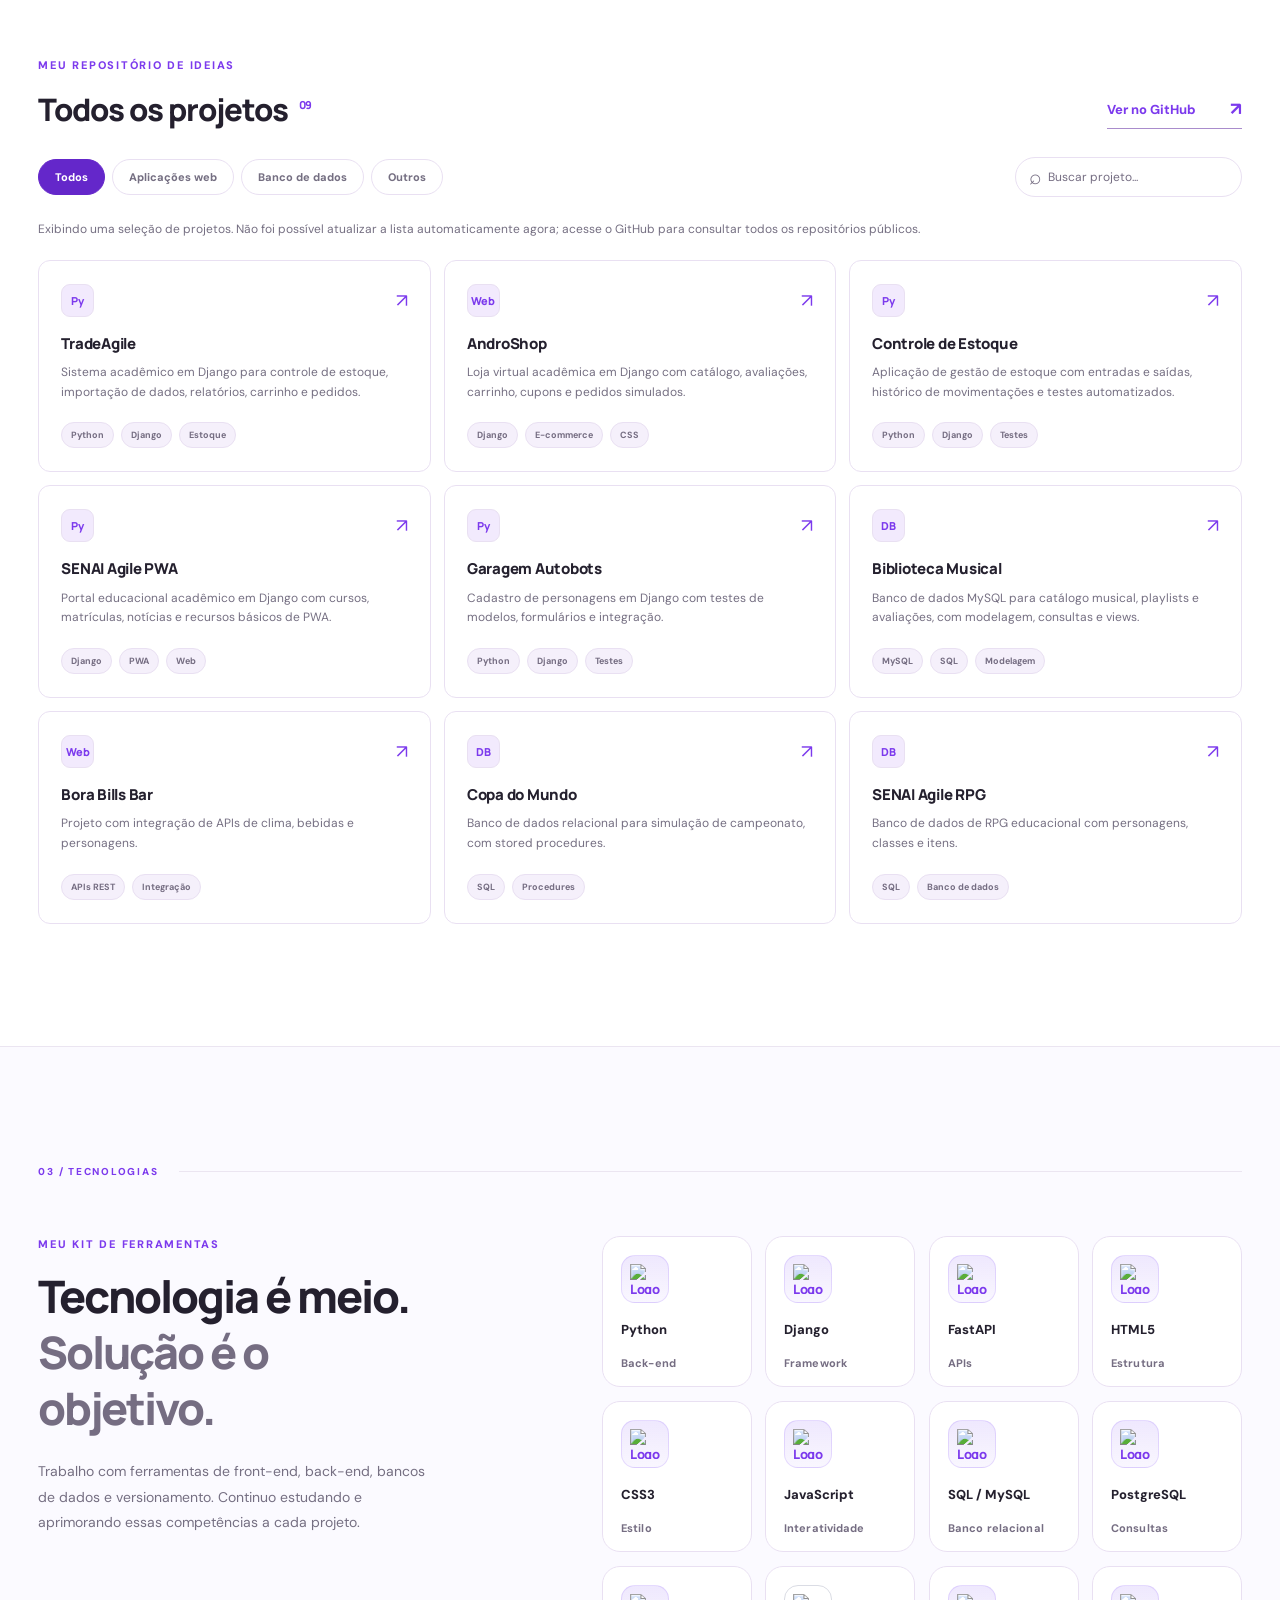
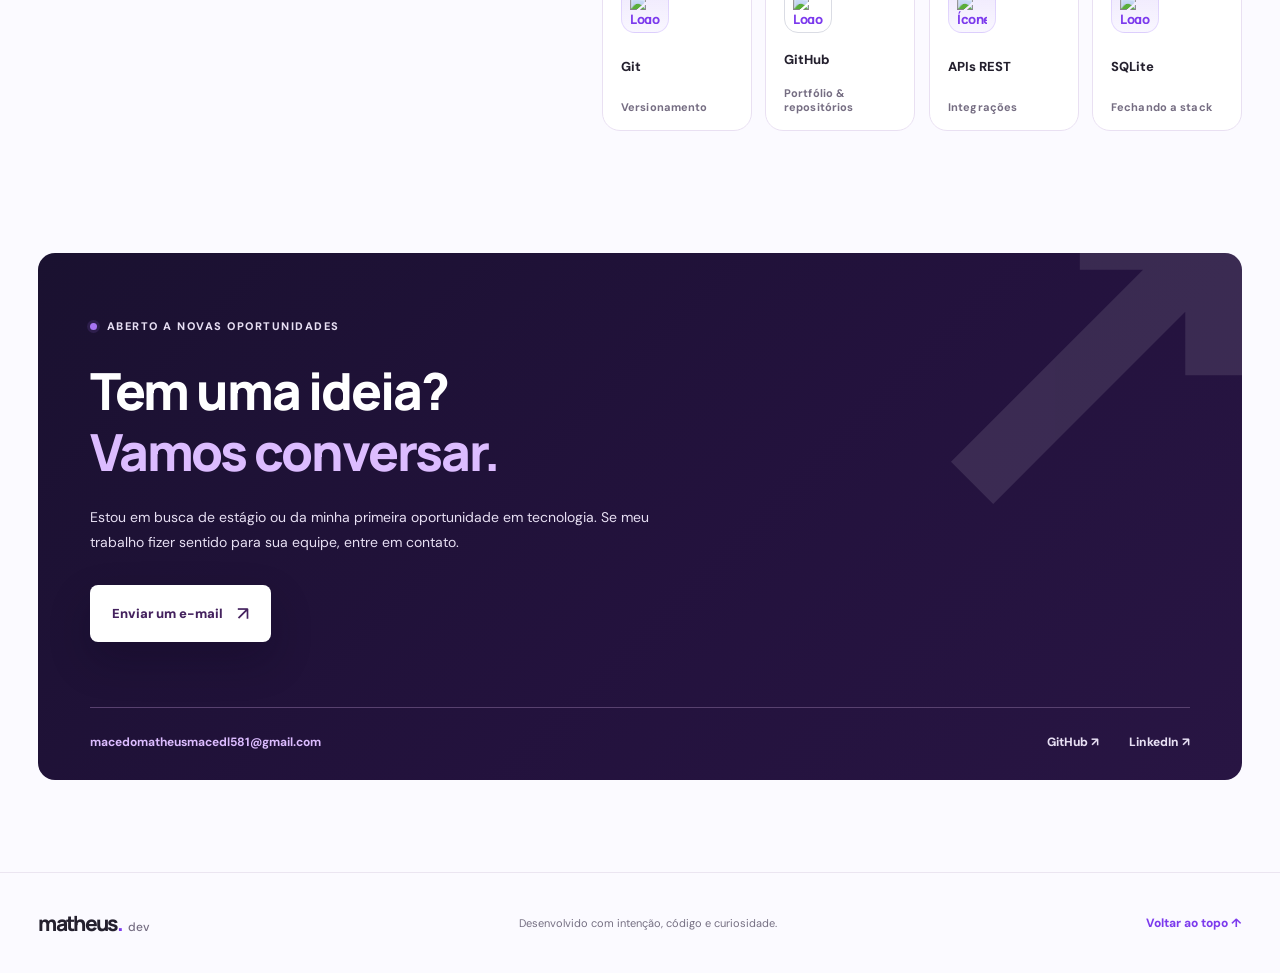
==== commit 93c69fbf: "Keep mobile header tab order aligned with visual layout" ====
--- a/index.html
+++ b/index.html
@@ -24,19 +24,19 @@
   <header class="site-header">
     <div class="container nav-inner">
       <a href="#topo" class="brand" aria-label="Matheus Macêdo, início">matheus<span class="brand-period">.</span><span class="brand-subtitle">dev</span></a>
+      <div class="nav-actions">
+        <button class="theme-toggle" id="theme-toggle" type="button" aria-label="Ativar modo escuro" title="Alternar modo claro e escuro"><svg class="theme-sun" viewBox="0 0 24 24" fill="none" stroke="currentColor" stroke-width="1.7" stroke-linecap="round" stroke-linejoin="round" aria-hidden="true"><circle cx="12" cy="12" r="4"/><path d="M12 2v2m0 16v2M4.93 4.93l1.42 1.42m11.3 11.3 1.42 1.42M2 12h2m16 0h2M4.93 19.07l1.42-1.42m11.3-11.3 1.42-1.42"/></svg><svg class="theme-moon" viewBox="0 0 24 24" fill="none" stroke="currentColor" stroke-width="1.7" stroke-linecap="round" stroke-linejoin="round" aria-hidden="true"><path d="M20.6 13.2A8.5 8.5 0 0 1 10.8 3.4 8.6 8.6 0 1 0 20.6 13.2Z"/></svg></button>
+        <button class="mobile-toggle" id="mobile-toggle" aria-label="Abrir menu" aria-controls="nav-links" aria-expanded="false">
+          <span></span><span></span><span></span>
+        </button>
+        <a class="nav-cta" href="#contato">Vamos conversar <span aria-hidden="true">↗</span></a>
+      </div>
       <nav id="nav-links" class="main-nav" aria-label="Menu principal">
         <a href="#sobre">Sobre mim</a>
         <a href="#projetos">Projetos</a>
         <a href="#habilidades">Tecnologias</a>
         <a href="#contato">Contato</a>
       </nav>
-      <div class="nav-actions">
-      <button class="theme-toggle" id="theme-toggle" type="button" aria-label="Ativar modo escuro" title="Alternar modo claro e escuro"><svg class="theme-sun" viewBox="0 0 24 24" fill="none" stroke="currentColor" stroke-width="1.7" stroke-linecap="round" stroke-linejoin="round" aria-hidden="true"><circle cx="12" cy="12" r="4"/><path d="M12 2v2m0 16v2M4.93 4.93l1.42 1.42m11.3 11.3 1.42 1.42M2 12h2m16 0h2M4.93 19.07l1.42-1.42m11.3-11.3 1.42-1.42"/></svg><svg class="theme-moon" viewBox="0 0 24 24" fill="none" stroke="currentColor" stroke-width="1.7" stroke-linecap="round" stroke-linejoin="round" aria-hidden="true"><path d="M20.6 13.2A8.5 8.5 0 0 1 10.8 3.4 8.6 8.6 0 1 0 20.6 13.2Z"/></svg></button>
-      <button class="mobile-toggle" id="mobile-toggle" aria-label="Abrir menu" aria-controls="nav-links" aria-expanded="false">
-        <span></span><span></span><span></span>
-      </button>
-      <a class="nav-cta" href="#contato">Vamos conversar <span aria-hidden="true">↗</span></a>
-      </div>
     </div>
   </header>
 
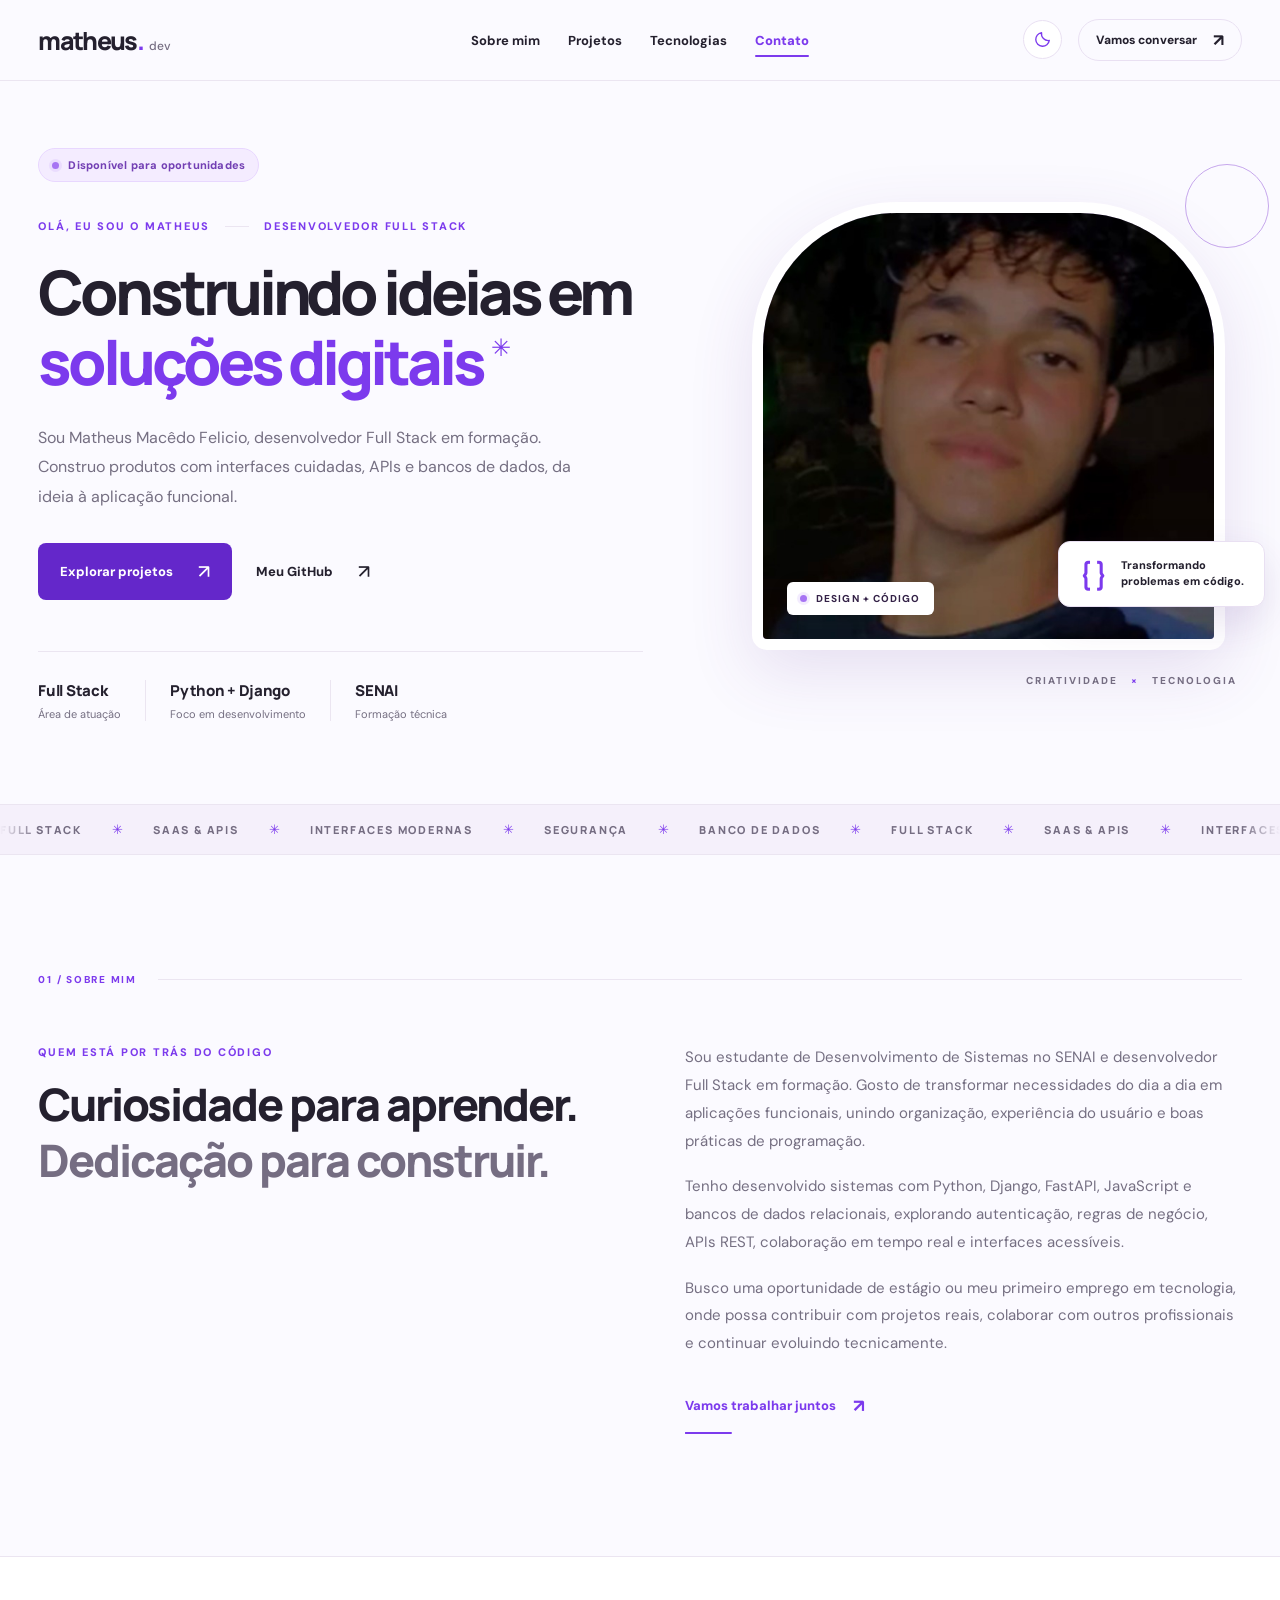
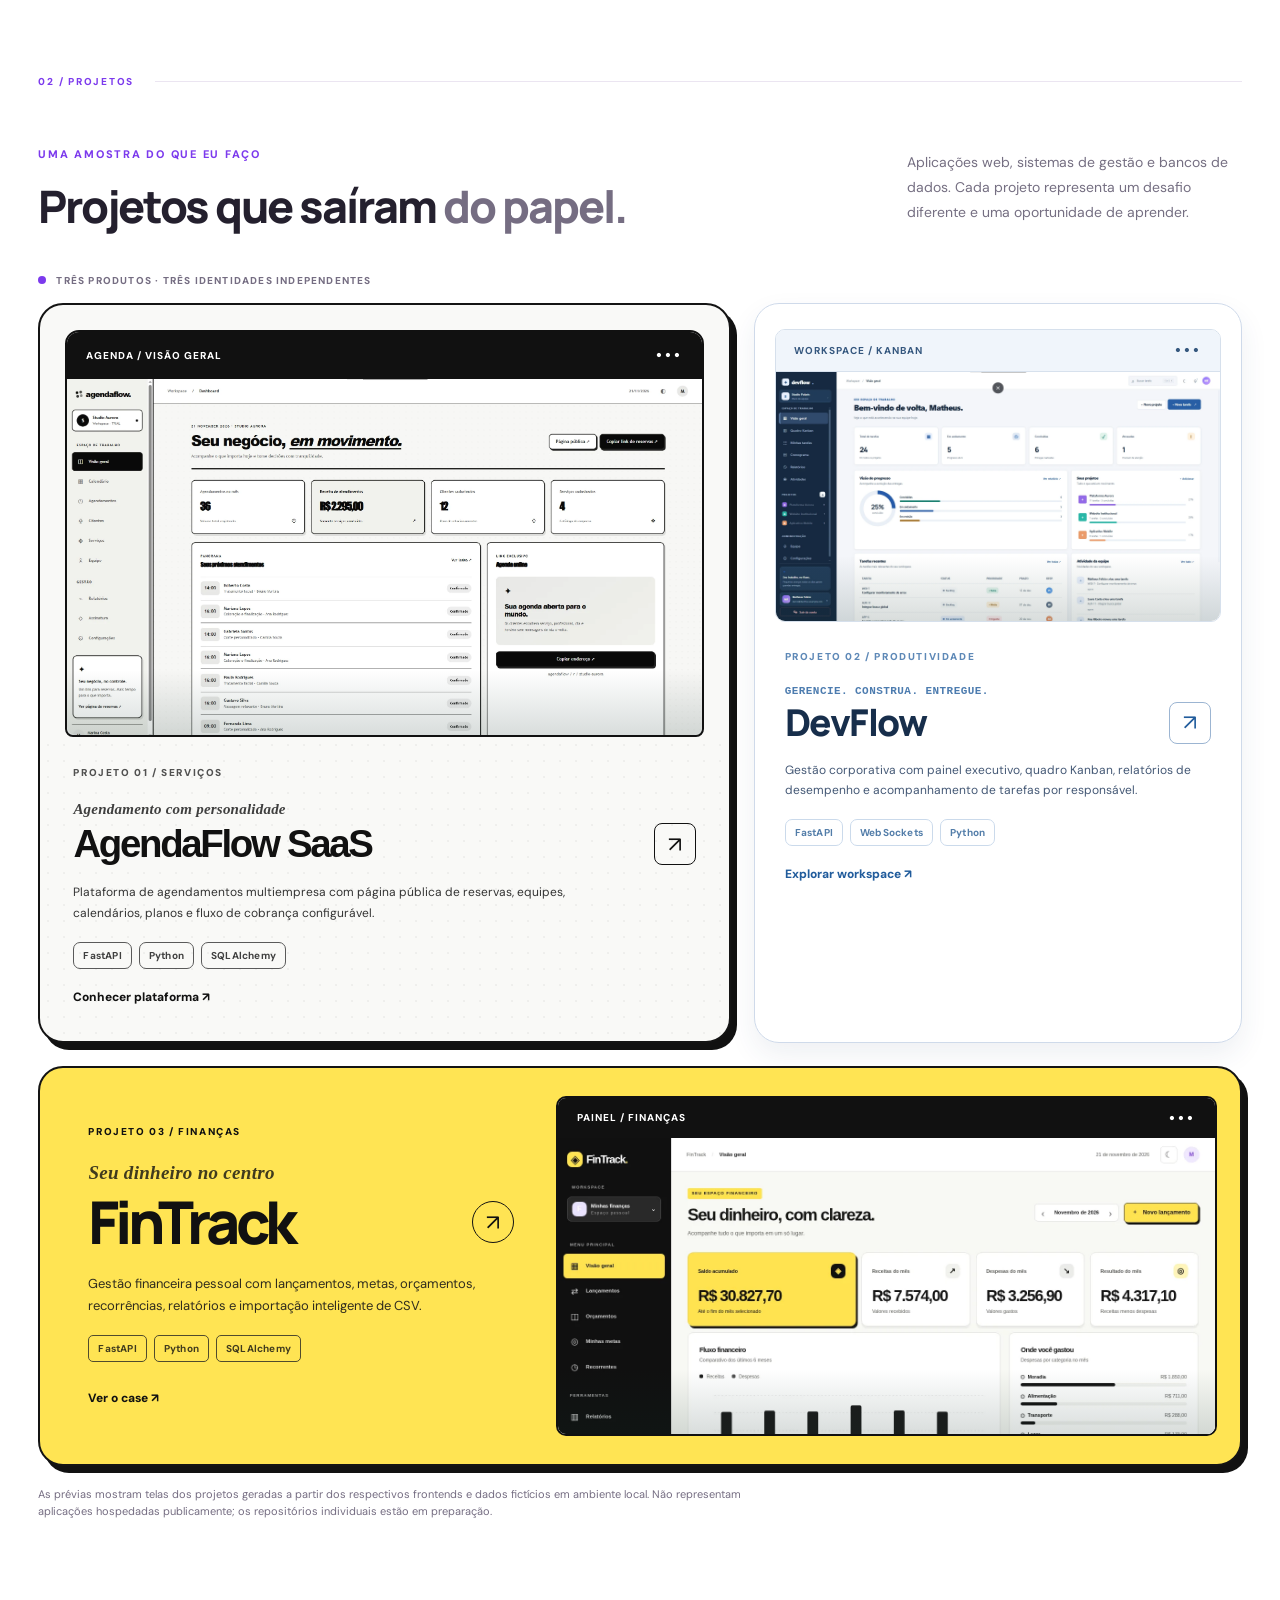
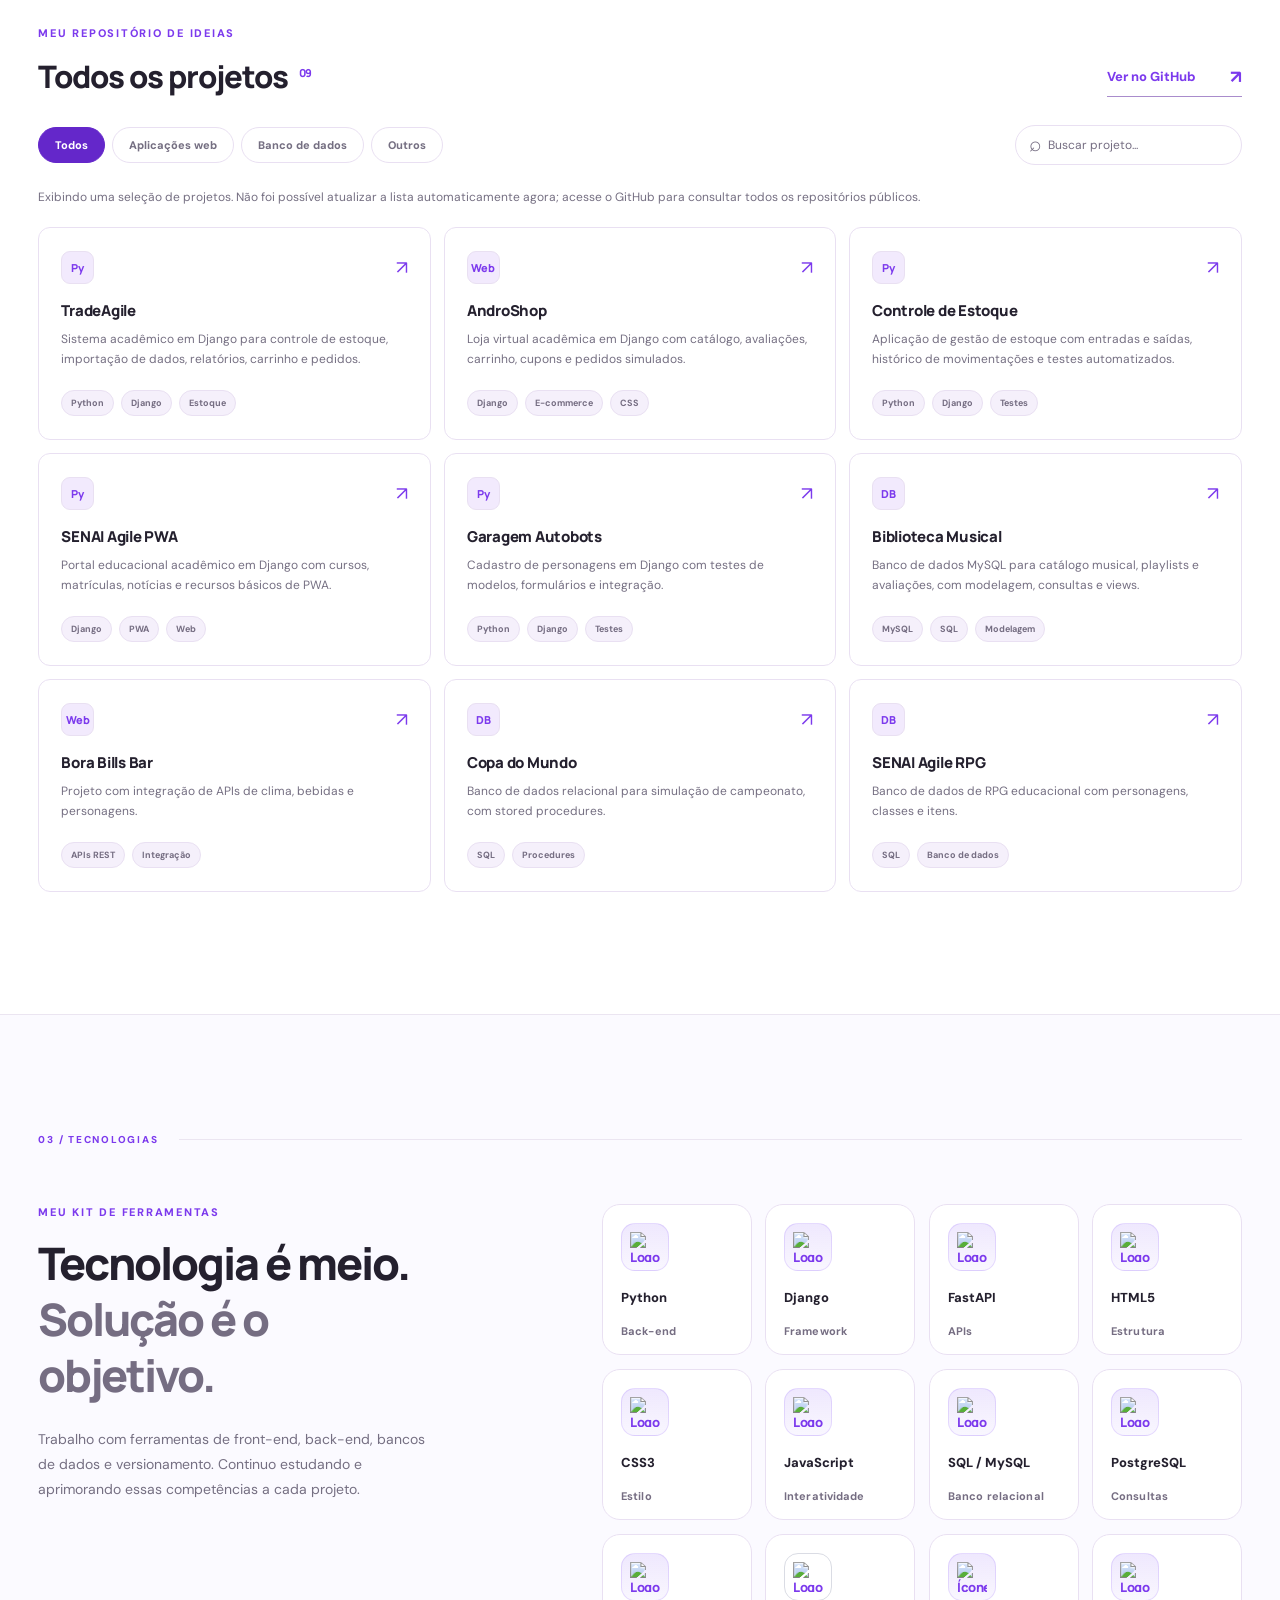
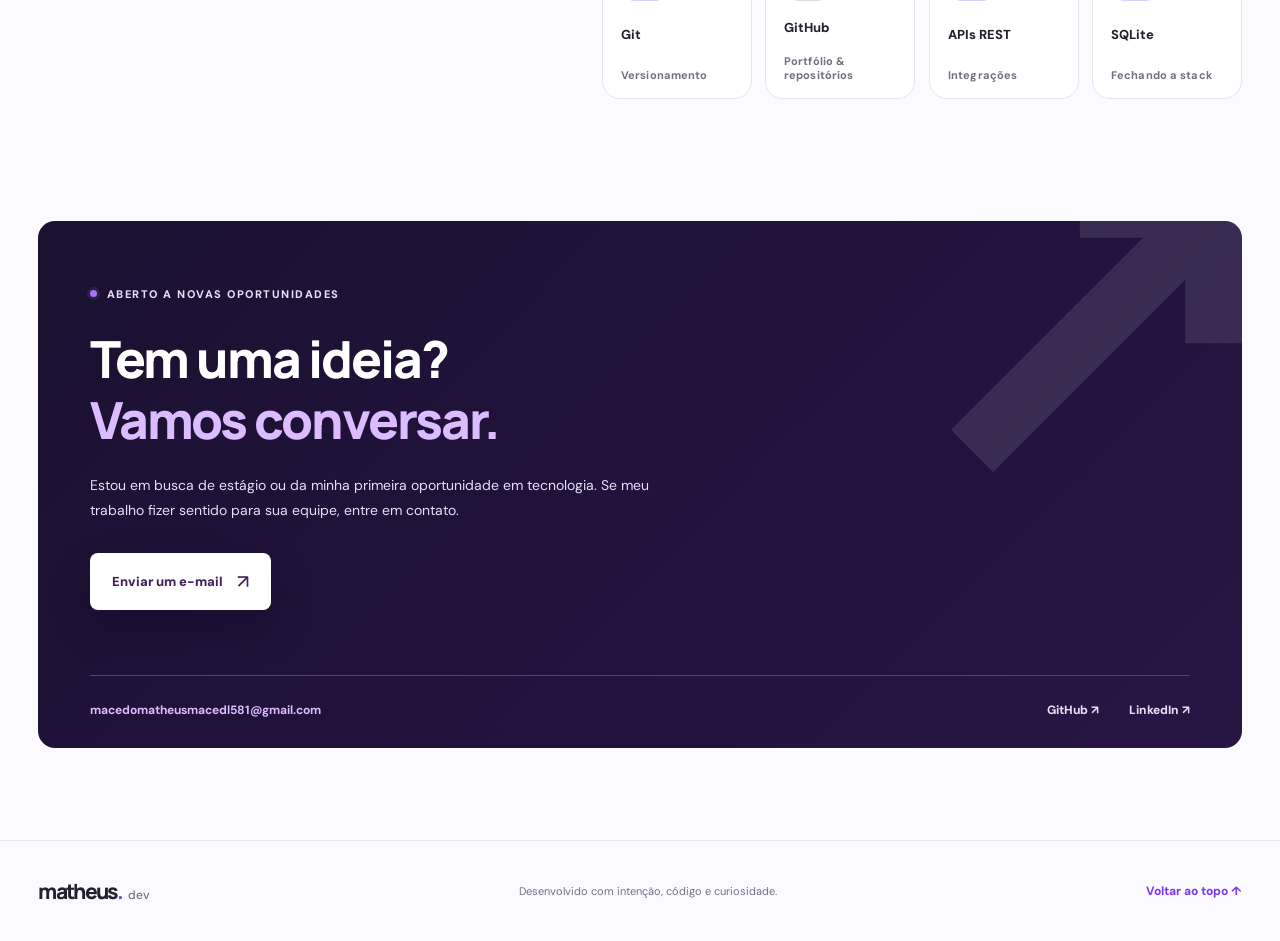
==== commit 3cfa7fa6: "Load DevFlow light-mode fixes in homepage assets" ====
--- a/index.html
+++ b/index.html
@@ -14,8 +14,8 @@
   <link rel="preconnect" href="https://fonts.googleapis.com" />
   <link rel="preconnect" href="https://fonts.gstatic.com" crossorigin />
   <link href="https://fonts.googleapis.com/css2?family=DM+Sans:wght@400;500;600;700&family=Manrope:wght@400;500;600;700;800&display=swap" rel="stylesheet" />
-  <link rel="stylesheet" href="./styles.css?v=23" />
-  <script defer src="./script.js?v=22"></script>
+  <link rel="stylesheet" href="./styles.css?v=24" />
+  <script defer src="./script.js?v=24"></script>
 </head>
 <body>
   <div class="scroll-progress" aria-hidden="true"><span id="scroll-progress-fill"></span></div>
--- a/styles.css
+++ b/styles.css
@@ -895,9 +895,10 @@
     column-gap:clamp(16px,2vw,36px);
     min-height:80px;
   }
-  .site-header .brand{grid-column:1;justify-self:start;margin:0}
+  .site-header .brand{grid-column:1;grid-row:1;justify-self:start;margin:0}
   .site-header .main-nav{
     grid-column:2;
+    grid-row:1;
     justify-self:center;
     display:flex;
     align-items:center;
@@ -931,6 +932,7 @@
   .site-header .main-nav a:is(:hover,:focus-visible,.nav-active)::after{transform:scaleX(1)}
   .site-header .nav-actions{
     grid-column:3;
+    grid-row:1;
     justify-self:end;
     display:flex;
     align-items:center;
@@ -967,9 +969,10 @@
     min-height:72px;
     column-gap:12px;
   }
-  .site-header .brand{grid-column:1;justify-self:start;margin:0}
+  .site-header .brand{grid-column:1;grid-row:1;justify-self:start;margin:0}
   .site-header .nav-actions{
     grid-column:2;
+    grid-row:1;
     display:flex;
     align-items:center;
     justify-content:flex-end;
@@ -1008,3 +1011,51 @@
   .site-header .nav-actions .theme-toggle,
   .site-header .nav-actions .mobile-toggle{width:39px;height:39px}
 }
+
+/* DEVFLOW HOME LIGHT MODE V24 — somente a vitrine na home */
+/* O modo claro deve afetar o card e a captura de tela, não só o fundo da página. */
+html:not([data-theme="dark"]) .projects-section .featured-devflow{
+  --feature-muted:#3c628e;
+  background:#fff;
+  color:#1d3049;
+  border:1px solid #cfdaea;
+  box-shadow:0 12px 28px rgba(35,67,108,.08)!important;
+}
+html:not([data-theme="dark"]) .featured-devflow .showcase-visual{
+  background:#fff;
+  border:1px solid #d6e0ec;
+}
+html:not([data-theme="dark"]) .featured-devflow .showcase-screen{
+  background:#fff;
+}
+html:not([data-theme="dark"]) .featured-devflow .showcase-visual-top{
+  background:#f0f5fb;
+  color:#35577e;
+  border-bottom:1px solid #d7e1ed;
+}
+html:not([data-theme="dark"]) .featured-devflow .showcase-copy{
+  background:#fff;
+}
+html:not([data-theme="dark"]) .featured-devflow .showcase-title{
+  color:#172e4b;
+}
+html:not([data-theme="dark"]) .featured-devflow .showcase-brand,
+html:not([data-theme="dark"]) .featured-devflow .showcase-index,
+html:not([data-theme="dark"]) .featured-devflow .showcase-cta{
+  color:#215c9c;
+}
+html:not([data-theme="dark"]) .featured-devflow .showcase-description{
+  color:#445875;
+  opacity:1;
+}
+html:not([data-theme="dark"]) .featured-devflow .showcase-link-arrow{
+  color:#215c9c;
+  border-color:#9cb5d2;
+}
+html:not([data-theme="dark"]) .featured-devflow .tag{
+  color:#285d94;
+  border-color:#bed1e7;
+}
+html:not([data-theme="dark"]) .projects-section .featured-devflow:hover{
+  box-shadow:0 14px 30px rgba(35,67,108,.12)!important;
+}
